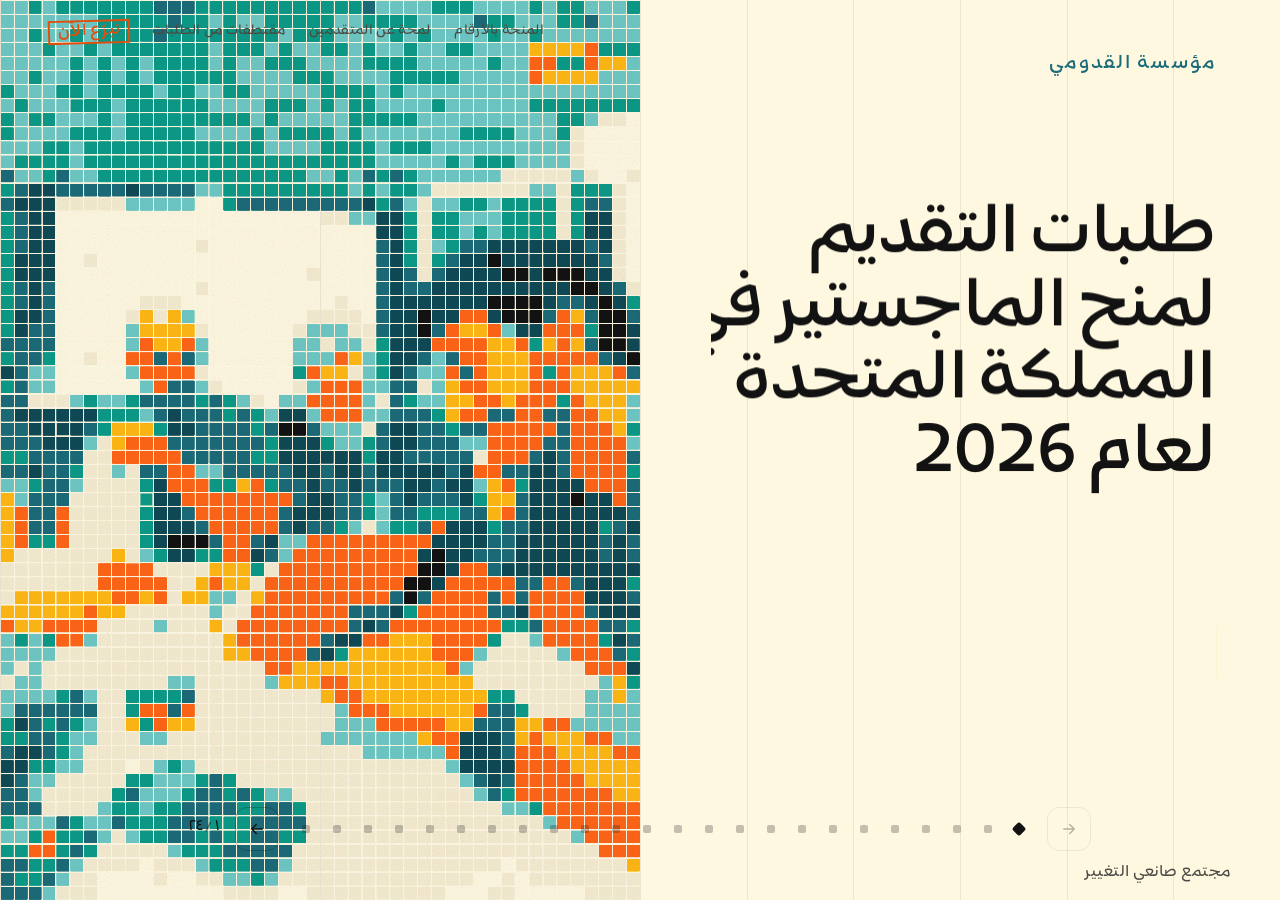
==== ar/index.html @ 47ccb555 "deploy 2026-08-06T09:42Z" ====
<!doctype html>
<html lang="ar" dir="rtl">
  <head>
    <meta charset="UTF-8" />
    <meta name="viewport" content="width=device-width, initial-scale=1.0, viewport-fit=cover" />
    <meta name="theme-color" content="#1E5F63" />
    <title>طلبات منح الماجستير في المملكة المتحدة لعام 2026</title>
    <link rel="preconnect" href="https://fonts.googleapis.com" />
    <link rel="preconnect" href="https://fonts.gstatic.com" crossorigin />
    <link href="https://fonts.googleapis.com/css2?family=Readex+Pro:wght@300;400;500;600;700&family=IBM+Plex+Sans+Arabic:wght@300;400;500;600;700&display=swap" rel="stylesheet" />
    <script type="module" crossorigin src="/ar/assets/index-D11SH5jb.js"></script>
    <link rel="stylesheet" crossorigin href="/ar/assets/index-Bp60I_jp.css">
  </head>
  <body>
    <!--
      AD6 DIRECTION CONTRACT (contract LA-2026-QF)

      THESIS: The scholarship file, sent, stamped, arrived. A donor moves
      through six visibly marked sections of one dossier, not 24 slides. It
      refuses the deck-slide arrangement it came from, where every text page
      was the same centred paragraph.

      OWN-WORLD: Swiss grid rationalism, riso spot colour at full saturation
      with print grain on every field, tatreez cross-stitch as the only
      illustrative module. Cream, teal, orange, yellow. Zanjabeel (AR),
      Söhne (EN), heavy weights only. Postal marks (ink stamp, postmark,
      polaroid) appear on section dividers and on people, nowhere else.

      STORY: Palestine needs changemakers; QF's scholarship makes them; here
      is the proof at scale; here is who is waiting; fund the next cycle.

      FIRST VIEWPORT: full-bleed tatreez halftone of a QF gathering, the
      brand line small at the top, the title in heavy display across the
      lower third, the logo at the outer corner.

      FORM: donor dossier with a visible six-section spine; pinned by the
      client brief, not rolled.

      FINISH: unreviewed and undocumented is unfinished; this build ends
      with the finish review, the verdict, and DESIGN.md.
    -->
    <div id="root"></div>
  </body>
</html>
---- ar/assets/index-Bp60I_jp.css ----
.stamp{display:inline-flex;align-items:center;gap:.5em;padding:.22em .6em .3em;border:.16em solid var(--stamp-ink);color:var(--stamp-ink);font-family:var(--font-display);font-weight:700;line-height:1;letter-spacing:.02em;rotate:var(--stamp-turn, -1.4deg);mix-blend-mode:multiply;position:relative;white-space:nowrap}.stamp--s{font-size:clamp(.62rem,.78vw,.76rem)}.stamp--m{font-size:clamp(.82rem,1.05vw,1rem)}.stamp--l{font-size:clamp(1.1rem,1.8vw,1.7rem)}.stamp__t{display:inline-block}.stamp--unfranked{opacity:.55;border-style:dashed}.stamp--cancelled .stamp__bars{position:absolute;top:0;right:0;bottom:0;left:0;display:flex;flex-direction:column;justify-content:center;gap:.28em;pointer-events:none}.stamp--cancelled .stamp__bars i{display:block;block-size:.14em;background:var(--stamp-ink)}.pmark{inline-size:clamp(7rem,12vw,11rem);block-size:auto;overflow:visible;mix-blend-mode:multiply;color:var(--pmark-ink)}.pmark__o,.pmark__i{fill:none;stroke:currentColor;stroke-width:2.4}.pmark__i{stroke-width:1.4}.pmark__ring{fill:currentColor;font-family:var(--font-display);font-weight:700;font-size:9.5px;letter-spacing:.1em}.pmark__n{fill:currentColor;font-family:var(--font-display);font-weight:700;font-size:26px}.pmark__bars path{fill:none;stroke:currentColor;stroke-width:3.4;stroke-linecap:round}.plrd{margin:0;display:flex;flex-direction:column;background:var(--plrd-plate, var(--qf-cream));padding:.5rem .5rem 0;rotate:var(--plrd-turn, 0deg);max-inline-size:100%}.plrd__win{position:relative;overflow:hidden;background:var(--qf-teal-deep);aspect-ratio:var(--plrd-ratio, 4 / 5)}.plrd .plrd__img{position:absolute;top:0;right:0;bottom:0;left:0;inline-size:100%;block-size:100%;object-fit:cover;object-position:center 28%}.plrd__cap{display:flex;flex-direction:column;gap:.1rem;padding:.55rem .15rem .7rem;min-block-size:3.1rem;color:var(--qf-ink)}.plrd__name{font-family:var(--font-display);font-weight:700;font-size:clamp(.86rem,1.05vw,1rem);line-height:1.2}.plrd__sub{font-size:clamp(.72rem,.85vw,.82rem);line-height:1.3;letter-spacing:.04em;color:var(--text-ink-soft)}@media(prefers-reduced-motion:reduce){.stamp,.plrd{rotate:0deg}}.pnav{position:fixed;top:0;right:0;bottom:0;left:0;z-index:6;pointer-events:none;--pnav-fg: var(--text-on-dark);--pnav-dim: rgba(255, 248, 225, .35);transition:color .4s var(--ease-out)}.pnav--on-light{--pnav-fg: var(--text-ink);--pnav-dim: rgba(18, 18, 18, .25)}.pnav__bar{position:absolute;inset-inline:0;bottom:clamp(2.2rem,5.4vh,3.2rem);margin-inline:auto;width:max-content;max-width:94vw;display:flex;align-items:center;gap:clamp(.5rem,1.2vw,1rem);pointer-events:auto}.pnav__rail{position:relative;width:max-content;max-width:74vw;display:flex;align-items:center;gap:7px}.pnav__thread{position:absolute;inset-inline-start:0;top:50%;translate:0 -50%;height:2px;width:100%;background-image:repeating-linear-gradient(90deg,var(--pnav-fg) 0 5px,transparent 5px 9px);opacity:.5;clip-path:inset(0 var(--thread-end, 100%) 0 0);transition:clip-path .5s var(--ease-stitch)}[dir=rtl] .pnav__thread{clip-path:inset(0 0 0 var(--thread-end, 100%));pointer-events:none}.pnav__sq{position:relative;width:24px;height:24px;padding:0;background:none;flex:0 0 auto}.pnav__sq i{position:absolute;inset-inline:8px;top:50%;height:8px;translate:0 -50%;border-radius:2px;background:var(--pnav-dim);transition:background-color .3s var(--ease-out),transform .3s var(--ease-out)}.pnav__sq:hover i{transform:scale(1.35)}.pnav__sq.is-visited i{background:color-mix(in srgb,var(--pnav-fg) 55%,transparent)}.pnav__sq.is-active i{background:var(--pnav-fg);transform:scale(1.3) rotate(45deg)}.pnav__sq:after{content:attr(data-label);position:absolute;bottom:calc(100% + 12px);left:50%;translate:-50% 0;white-space:nowrap;font-family:var(--font-display);font-weight:600;font-size:.74rem;padding:.3em .7em;border-radius:5px;background:var(--pnav-fg);color:var(--surface-primary);opacity:0;pointer-events:none;transition:opacity .2s var(--ease-out)}.pnav--on-light .pnav__sq:after{color:var(--surface-base)}.pnav__sq:hover:after,.pnav__sq:focus-visible:after{opacity:1}.pnav__footer{position:absolute;pointer-events:none;inset-inline:clamp(1rem,4vw,3rem);bottom:clamp(.7rem,2vh,1.2rem);display:flex;justify-content:space-between;align-items:center;gap:1rem;color:var(--pnav-fg);opacity:.75}.pnav__logo{height:clamp(26px,3.4vh,34px);width:auto}.pnav__tag{margin-inline-end:clamp(8rem,15vw,14rem);font-family:var(--font-display);font-weight:600;font-size:clamp(.72rem,1vw,.9rem);letter-spacing:.04em}.pnav__counter{font-size:.72rem;font-weight:600;color:var(--pnav-fg);display:inline-flex;align-items:center;gap:.2em;font-variant-numeric:tabular-nums;margin-block-end:.2rem}.pnav__counter i{font-style:normal;opacity:.5}.pnav__arrow{flex:0 0 auto;display:grid;place-items:center;width:44px;height:44px;border-radius:12px;color:var(--pnav-fg);border:1px solid var(--pnav-dim);background:transparent;transition:background-color .25s var(--ease-out),color .25s var(--ease-out),border-color .25s var(--ease-out),opacity .25s var(--ease-out)}[dir=rtl] .pnav__arrow svg{transform:scaleX(-1)}.pnav__arrow:hover:not(:disabled){background:var(--pnav-fg);color:var(--surface-primary);border-color:transparent}.pnav--on-light .pnav__arrow:hover:not(:disabled){color:var(--surface-base);background:var(--text-ink)}.pnav__arrow:disabled{opacity:.3;cursor:default}@media(max-width:640px){.pnav__rail,.pnav__tag{display:none}}.pnav__head{margin:0;flex:0 1 auto;min-width:0;display:flex;align-items:center;gap:.6rem;color:var(--pnav-fg);animation:pnav-press .42s cubic-bezier(.16,1,.3,1) both}.pnav__head-name{font-family:var(--font-display);font-weight:600;font-size:clamp(.72rem,1vw,.9rem);letter-spacing:.1em;line-height:1;opacity:.8;min-width:0;overflow:hidden;text-overflow:ellipsis;white-space:nowrap}@keyframes pnav-press{0%{scale:1.18;opacity:0}35%{opacity:1}to{scale:1;opacity:1}}@media(prefers-reduced-motion:reduce){.pnav__head{animation:none}}.qnav{position:fixed;z-index:7;inset-block-start:clamp(.7rem,2vh,1.3rem);inset-inline-end:clamp(1rem,4vw,3rem);display:flex;align-items:center;gap:clamp(.7rem,1.6vw,1.4rem);max-inline-size:calc(100vw - (2*clamp(1rem,4vw,3rem)));color:var(--qnav-fg);transition:color .4s var(--ease-out)}.qnav--on-dark{--qnav-fg: var(--text-on-dark);--qnav-dim: rgba(255, 248, 225, .68)}.qnav--on-light{--qnav-fg: var(--text-ink);--qnav-dim: var(--text-ink-soft)}.qnav__list{display:flex;align-items:center;gap:clamp(.7rem,1.6vw,1.4rem);list-style:none;margin:0;padding:0}.qnav__link{font-family:var(--font-display);font-weight:600;font-size:clamp(.7rem,.86vw,.82rem);letter-spacing:.03em;line-height:1;color:var(--qnav-dim);padding:.45rem .1rem;border-block-end:2px solid transparent;transition:color .25s var(--ease-out),border-color .25s var(--ease-out);white-space:nowrap}.qnav__link:hover,.qnav__link:focus-visible{color:var(--qnav-fg);border-block-end-color:currentColor}.qnav__link.is-here{color:var(--qnav-fg);border-block-end-color:var(--qf-yellow)}.qnav__cta{display:inline-flex;color:var(--qf-orange-deep);padding:0}.qnav--on-dark .qnav__cta{color:var(--qf-yellow)}.qnav__cta .stamp{transition:scale .2s var(--ease-out),background-color .25s var(--ease-out),color .25s var(--ease-out)}.qnav__cta.is-here .stamp{background:var(--qf-orange-deep);border-color:var(--qf-orange-deep);color:var(--qf-cream);mix-blend-mode:normal}.qnav--on-dark .qnav__cta.is-here .stamp{background:var(--qf-yellow);border-color:var(--qf-yellow);color:var(--qf-ink)}.qnav__cta:hover .stamp,.qnav__cta:focus-visible .stamp{scale:1.05}.qnav.is-hidden{opacity:0;pointer-events:none}@media(max-width:860px){.qnav__list{display:none}}@media(prefers-reduced-motion:reduce){.qnav__cta .stamp{transition:none}}.hvw{position:fixed;z-index:5;inset-block-end:clamp(.4rem,1.4vh,1rem);inset-inline-end:clamp(1rem,4vw,3rem);inline-size:clamp(126px,13vw,200px);aspect-ratio:16 / 9;will-change:transform}.hvw.is-docked{inset-block-end:auto;inset-inline-start:auto;inset-inline-end:auto;inline-size:auto;aspect-ratio:auto;z-index:3}.hvw__frame{position:relative;inline-size:100%;block-size:100%;overflow:hidden;background:var(--qf-teal-deep);outline:3px solid var(--qf-cream);outline-offset:0}.hvw.is-docked .hvw__frame{outline-width:5px}.hvw__media{inline-size:100%;block-size:100%;object-fit:cover;border:0;display:block}.hvw__sound{position:absolute;inset-block-end:0;inset-inline-end:0;font-family:var(--font-display);font-weight:600;font-size:clamp(.62rem,.78vw,.76rem);letter-spacing:.06em;padding:.35em .7em;background:var(--qf-cream);color:var(--qf-ink)}.hvw__hint{position:absolute;inset-block-end:0;inset-inline:0;display:flex;align-items:center;justify-content:center;gap:.5em;font-family:var(--font-display);font-weight:600;font-size:clamp(.58rem,.72vw,.72rem);letter-spacing:.05em;padding:.4em .6em;background:var(--qf-yellow);color:var(--qf-ink);transition:opacity .4s var(--ease-out)}.hvw__hint kbd{font-family:inherit;font-weight:700;font-size:1.05em;line-height:1;padding:.12em .42em .18em;border:2px solid currentColor}.hvw.is-quiet .hvw__hint{opacity:0;pointer-events:none}.hvw__load{position:absolute;top:0;right:0;bottom:0;left:0;display:grid;place-items:center;background:var(--qf-teal-deep);transition:opacity .5s var(--ease-out)}.hvw.is-ready .hvw__load{opacity:0;pointer-events:none}.hvw__stitch{display:grid;grid-template-columns:repeat(5,1fr);gap:12%;inline-size:clamp(38px,26%,74px);aspect-ratio:1}.hvw__stitch i{display:block;aspect-ratio:1;background:var(--qf-teal-chip);animation:hvw-stitch 1.9s var(--ease-stitch) infinite}.hvw__stitch i:nth-child(1),.hvw__stitch i:nth-child(25){animation-delay:0s;background:var(--qf-yellow)}.hvw__stitch i:nth-child(7),.hvw__stitch i:nth-child(19){animation-delay:.12s}.hvw__stitch i:nth-child(13){animation-delay:.24s;background:var(--qf-orange)}.hvw__stitch i:nth-child(9),.hvw__stitch i:nth-child(17){animation-delay:.12s}.hvw__stitch i:nth-child(5),.hvw__stitch i:nth-child(21){animation-delay:0s;background:var(--qf-yellow)}.hvw__stitch i:nth-child(3),.hvw__stitch i:nth-child(11),.hvw__stitch i:nth-child(15),.hvw__stitch i:nth-child(23){animation-delay:.36s}.hvw__stitch i:nth-child(2),.hvw__stitch i:nth-child(4),.hvw__stitch i:nth-child(6),.hvw__stitch i:nth-child(8),.hvw__stitch i:nth-child(10),.hvw__stitch i:nth-child(12),.hvw__stitch i:nth-child(14),.hvw__stitch i:nth-child(16),.hvw__stitch i:nth-child(18),.hvw__stitch i:nth-child(20),.hvw__stitch i:nth-child(22),.hvw__stitch i:nth-child(24){opacity:0}@keyframes hvw-stitch{0%,70%,to{transform:scale(.25);opacity:.25}30%,45%{transform:scale(1);opacity:1}}@media(prefers-reduced-motion:reduce){.hvw__stitch i{animation:none;transform:scale(1);opacity:1}}.hvw.is-away{opacity:0;pointer-events:none;transition:opacity .4s var(--ease-out)}@media(max-width:860px){.hvw:not(.is-docked){inline-size:clamp(104px,30vw,148px)}}.opening{background:var(--qf-cream);color:var(--text-ink);padding:0;overflow:hidden;isolation:isolate}.opening .op__field{position:absolute;z-index:1;inset-block:0;inset-inline-end:0;width:50%;height:auto}.op__grid{z-index:0;--grid-col: 8.333%;--grid-ink: rgba(18, 18, 18, .08)}.op__edge{position:absolute;z-index:3;inset-block:0;inset-inline-end:50%;width:clamp(8px,.9vw,14px);background:var(--qf-orange);translate:var(--edge-shift, 7px) -6px;mix-blend-mode:multiply;pointer-events:none}[dir=rtl] .op__edge{--edge-shift: -7px}.op__inner{position:absolute;z-index:4;inset-block:0;inset-inline-start:0;width:52%;display:flex;flex-direction:column;align-items:flex-start;padding-inline:var(--pad-edge);padding-block:clamp(2rem,6vh,4rem) clamp(2rem,6vh,3.5rem)}.op__brand{font-family:var(--font-display);font-weight:700;font-size:clamp(.95rem,1.05vw,1.05rem);letter-spacing:.14em;line-height:1.4;color:var(--qf-teal)}.op__title{margin-block:auto;display:flex;flex-direction:column;gap:.04em;font-size:clamp(1.9rem,4.3vw,4.3rem);line-height:1.24;font-weight:700;color:var(--text-ink)}[lang=en] .op__title{line-height:1.02;letter-spacing:-.025em;font-size:clamp(2.1rem,5vw,5rem)}.op__line{display:block;will-change:clip-path,transform}.op__pass{position:relative;z-index:-1;width:168%;height:clamp(34px,5.6vh,68px);margin-block:clamp(.4rem,1vh,.7rem) auto;background:var(--qf-yellow);mix-blend-mode:multiply}.op__pass:after{content:"";position:absolute;top:0;right:0;bottom:0;left:0;background-image:var(--noise-img);background-size:170px 170px;opacity:.38;mix-blend-mode:multiply}.op__logo{align-self:flex-start;height:clamp(38px,5vh,60px);width:auto}@media(max-width:900px){.opening .op__field{inset-block:auto 0;inset-inline:0;width:100%;height:42%}.op__inner{inset-block:0 42%;width:100%;padding-inline:clamp(1.4rem,6vw,2.6rem)}.op__edge{inset-block:auto 42%;inset-inline:0;width:auto;height:clamp(8px,2vw,12px);translate:0 7px}.op__pass{width:100%}}.stmt{--stmt-fg: var(--text-ink);--stmt-dim: var(--text-ink-soft);color:var(--stmt-fg)}.stmt__inner{position:relative;z-index:1;inline-size:min(100% - 2 * clamp(1.4rem,6vw,5rem),var(--w-wide, 88rem));margin-inline:auto;max-block-size:var(--scene-box)}.stmt__w{display:inline-block;will-change:transform}.hf,.cv{--stmt-fg: var(--text-on-dark);--stmt-dim: var(--text-on-dark-dim)}.fd,.cs{--stmt-fg: var(--qf-cream);--stmt-dim: var(--qf-cream)}.tai__inner{display:flex;flex-direction:column;gap:clamp(.9rem,2.4vh,1.8rem)}.tai__lead,.tai__tail{margin:0;max-inline-size:34ch;font-size:clamp(1rem,1.35vw,1.35rem);line-height:1.5;color:var(--stmt-dim)}.tai__tail{margin-inline-start:auto;text-align:end}.tai__big{margin:0;margin-inline-end:calc(-1*clamp(1.4rem,6vw,5rem));font-weight:700;font-size:clamp(2.8rem,9.2vw,8.5rem);line-height:var(--lh-x);letter-spacing:-.03em;color:var(--text-accent)}.tai__w{display:inline-block;margin-inline-end:.22em}.hf{isolation:isolate}.hf .hf__field{position:absolute;top:0;right:0;bottom:0;left:0;z-index:0}.hf__wash{position:absolute;top:0;right:0;bottom:0;left:0;z-index:0;background:var(--qf-teal-deep);opacity:.52}.hf__inner{display:flex;flex-direction:column;gap:clamp(1rem,3vh,2rem);justify-content:flex-end;block-size:100%;padding-block-end:clamp(1rem,4vh,3rem)}.hf__rule{display:block;block-size:5px;inline-size:min(100%,22rem);background:var(--qf-yellow)}.hf__body{margin:0;max-inline-size:21ch;font-weight:700;font-size:clamp(1.3rem,2.5vw,2.35rem);line-height:1.28;letter-spacing:-.01em;text-wrap:pretty}.hf__w{display:inline-block;margin-inline-end:.24em}.hf__w.is-key{color:var(--qf-yellow)}.fd__inner{display:flex;flex-direction:column;justify-content:flex-end;align-items:flex-start;gap:clamp(.7rem,2vh,1.4rem);block-size:100%;padding-block-end:clamp(1.5rem,8vh,5rem)}.fd__inner:before{content:"";position:absolute;inset-block:0;inset-inline:0;background-image:repeating-linear-gradient(to right,currentColor 0 1px,transparent 1px calc(100% / 6));opacity:.32;pointer-events:none}.fd__inner{position:relative}.fd__mark{position:absolute;inset-block-start:0;inset-inline-end:clamp(0rem,1vw,1.5rem);inline-size:clamp(10rem,22vw,20rem);color:var(--qf-cream);opacity:.9;pointer-events:none}.fd__title{margin:0;font-weight:700;letter-spacing:-.03em}.fd--title .fd__title{font-size:clamp(2.3rem,7.4vw,6.6rem);line-height:var(--lh-tight);max-inline-size:14ch}.fd--title-xl .fd__title{font-size:clamp(3.4rem,15vw,13rem);line-height:var(--lh-tight);max-inline-size:100%}.fd--thesis .fd__title{font-size:clamp(1.5rem,3.4vw,3.1rem);line-height:var(--lh-snug);letter-spacing:-.018em;max-inline-size:26ch}.fd__sub{margin:0;max-inline-size:44ch;color:var(--stmt-dim)}.fd__sub p{margin:0 0 .5em;font-size:clamp(.92rem,1.1vw,1.06rem);line-height:1.55}.fd__foot{align-self:stretch;display:flex;align-items:center;gap:1.1rem;margin-block-start:clamp(.4rem,1.6vh,1rem);color:var(--qf-cream)}.fd__frank{flex:1 1 auto;block-size:16px;background-image:repeating-linear-gradient(90deg,currentColor 0 24px,transparent 24px 38px);opacity:.6}.fd__stamp{flex:0 0 auto;display:inline-flex}.lg{--stmt-fg: var(--qf-cream);--stmt-dim: var(--qf-cream);background:var(--surface-primary);isolation:isolate}.lg__grid{position:absolute;inset-block:0;inset-inline:var(--pad-edge);display:grid;grid-template-columns:repeat(5,1fr);pointer-events:none}.lg__rule{display:block;inline-size:1px;block-size:100%;background:var(--qf-cream);opacity:.22}.lg__inner{display:flex;flex-direction:column;justify-content:center;align-items:flex-start;gap:clamp(.6rem,1.8vh,1.2rem);block-size:100%}.lg__stamp{display:inline-flex;margin-block-end:clamp(.4rem,1.6vh,1.2rem)}.lg__stamp .stamp{font-size:clamp(1.6rem,3.2vw,2.9rem);border-width:.1em}.lg__lead{margin:0;max-inline-size:46ch;font-size:clamp(1rem,1.35vw,1.3rem);line-height:1.5}.lg__plate{position:relative;margin:0;margin-inline-start:calc(-1*clamp(.5rem,1.5vw,1.2rem));padding:.14em clamp(.5rem,1.5vw,1.2rem) .2em;color:var(--qf-teal-deep);font-weight:700;font-size:clamp(1.7rem,4.6vw,4rem);line-height:var(--lh-snug);letter-spacing:-.022em;max-inline-size:26ch}.lg__plate:before{content:"";position:absolute;top:0;right:0;bottom:0;left:0;z-index:-1;translate:5px 4px;background:var(--qf-yellow);mix-blend-mode:multiply}.lg__tail{margin:0;max-inline-size:46ch;font-size:clamp(1rem,1.35vw,1.3rem);line-height:1.5}.lg__sub{margin-block-start:clamp(.4rem,1.6vh,1.1rem);max-inline-size:52ch;padding-block-start:.7rem;border-block-start:2px solid var(--qf-yellow)}.lg__sub p{margin:0;font-size:clamp(.92rem,1.1vw,1.06rem);line-height:1.55}.sl__inner{display:flex;align-items:flex-end;block-size:100%;padding-block-end:clamp(1.5rem,12vh,7rem)}.sl__body{margin:0;max-inline-size:30ch;font-family:var(--font-display);font-weight:600;font-size:clamp(1.45rem,3.4vw,3.1rem);line-height:1.4}.sl__stamp{display:inline-block;vertical-align:baseline}.lt__inner{display:grid;grid-template-columns:minmax(0,1.2fr) 1px minmax(0,.8fr);align-items:start;gap:clamp(1.2rem,4vw,3.4rem)}.lt__col{min-inline-size:0}.lt__p{margin:0 0 .9em;font-size:clamp(1.02rem,1.4vw,1.32rem);line-height:1.62;max-inline-size:46ch}.lt__rule{align-self:stretch;inline-size:1px;background:currentColor;opacity:.28}.lt__margin{min-inline-size:0}.lt__note{margin:0 0 .55em;font-weight:700;font-size:clamp(1.3rem,2.5vw,2.3rem);line-height:1.16;letter-spacing:-.02em;color:var(--text-accent)}.wd__inner{display:flex;flex-direction:column;gap:clamp(.9rem,2.6vh,1.7rem)}.wd__narrow{margin:0;max-inline-size:24ch;font-size:clamp(1rem,1.35vw,1.32rem);line-height:1.55;color:var(--stmt-dim)}.wd__wide{margin:0;font-weight:700;font-size:clamp(2rem,5.6vw,5rem);line-height:var(--lh-tight);letter-spacing:-.028em}.wd__tail{margin:0;margin-inline-start:auto;max-inline-size:40ch;font-size:clamp(1rem,1.35vw,1.32rem);line-height:1.55;color:var(--stmt-dim);text-align:end}.cv__field{position:absolute;top:0;right:0;bottom:0;left:0;z-index:0;overflow:hidden}.cv__img{position:absolute;top:0;right:0;bottom:0;left:0;inline-size:100%;block-size:100%;object-fit:cover;object-position:center 34%}.cv__tint{position:absolute;top:0;right:0;bottom:0;left:0;background:var(--qf-teal-deep);opacity:.48}.cv__inner{display:flex;flex-direction:column;justify-content:flex-end;align-items:flex-start;gap:clamp(1rem,3vh,2rem);block-size:100%;padding-block-end:clamp(1rem,4vh,3rem)}.cv__mark{color:var(--qf-cream);inline-size:clamp(9rem,17vw,15rem)}.cv__title{margin:0;max-inline-size:20ch;font-weight:700;font-size:clamp(2rem,5.4vw,4.8rem);line-height:var(--lh-snug);letter-spacing:-.026em}.cv__t{display:inline-block;margin-inline-end:.22em}.cs__inner{display:flex;flex-direction:column;justify-content:center;gap:clamp(1.2rem,3.5vh,2.4rem);block-size:100%}.cs__strip{display:grid;grid-template-columns:repeat(3,minmax(0,1fr));gap:clamp(.8rem,2.4vw,2rem);align-items:start}.cs__shot{--plrd-ratio: 5 / 4;padding-block-end:clamp(1.6rem,3.4vh,2.6rem)}.cs__body{margin:0;max-inline-size:56ch;font-size:clamp(1.02rem,1.45vw,1.4rem);line-height:1.55}.cn__inner{position:relative;display:flex;flex-direction:column;align-items:flex-start;justify-content:center;gap:clamp(.8rem,2.4vh,1.6rem);block-size:100%}.cn__body{margin:0;max-inline-size:26ch;font-family:var(--font-display);font-weight:600;font-size:clamp(1.2rem,2.3vw,2rem);line-height:1.5}.cn__w{display:inline-block;margin-inline-end:.24em}.cn__w.is-key{color:var(--text-accent)}.cn__mark{order:-1;inline-size:clamp(8rem,15vw,13rem);opacity:.92;pointer-events:none}.pl__inner{display:flex;flex-direction:column;justify-content:center;block-size:100%}.pl__p{margin:0 0 .8em;max-inline-size:46ch;font-size:clamp(1.1rem,1.8vw,1.6rem);line-height:1.5}@media(min-width:900px){.stmt__inner{inline-size:min(100% - 14rem,var(--w-wide, 88rem))}}@media(min-width:900px){.lt__inner,.cn__inner,.sl__inner,.wd__inner{padding-inline-end:40%}.tai__lead,.tai__tail{max-inline-size:30ch}.cn__inner{justify-content:center}}@media(max-width:820px){.lt__inner{grid-template-columns:minmax(0,1fr)}.lt__rule{inline-size:100%;block-size:1px}.cs__strip{grid-template-columns:repeat(3,minmax(0,1fr));gap:.5rem}.fd__inner{grid-template-columns:minmax(0,1fr)}.fd__mark{grid-column:1;justify-self:start}.fd__title{grid-column:1;grid-row:auto}.fd__sub,.fd__foot{grid-row:auto}.tai__big{margin-inline-end:0}}.vplayer{position:relative;overflow:hidden;background:#0c0c0c}.vplayer--horizontal{aspect-ratio:16 / 9;width:min(100%,78vh * 16 / 9)}.vplayer--vertical{aspect-ratio:9 / 16;width:100%}.vplayer__frame,.vplayer__poster{position:absolute;top:0;right:0;bottom:0;left:0;width:100%;height:100%;object-fit:cover;border:0}.vplayer__stitch{position:absolute;top:6px;right:6px;bottom:6px;left:6px;width:calc(100% - 12px);height:calc(100% - 12px);pointer-events:none;opacity:.65}.vplayer__play{position:absolute;top:0;right:0;bottom:0;left:0;margin:auto;width:76px;height:76px;border-radius:50%;display:grid;place-items:center;background:var(--surface-base);color:var(--text-ink);transition:transform .25s var(--ease-out)}.vplayer__play:hover{transform:scale(1.08)}.vplayer__play svg{margin-left:3px}.vplayer__sound{position:absolute;bottom:12px;inset-inline-start:12px;padding:.45rem .85rem;font-size:.75rem;background:#0000008c;color:#fff}.vplayer__note{position:absolute;top:12px;inset-inline-start:12px;padding:.3rem .7rem;font-size:.68rem;letter-spacing:.02em;background:#0000008c;color:#ffffffd9}.vscene{color:var(--text-on-dark);justify-content:center}.vscene__wrap{width:100%;max-width:var(--w-media);margin-inline:auto;padding-inline:var(--pad-edge);padding-block:clamp(1rem,3.4vh,2rem);block-size:var(--scene-box);display:flex;flex-direction:column;align-items:center;justify-content:center;gap:clamp(.7rem,2.2vh,1.4rem)}.vscene .vscene__title{font-size:clamp(1.45rem,3.5vw,2.9rem);font-weight:700;line-height:1.62;text-align:center;max-width:52rem;color:var(--qf-cream)}[lang=en] .vscene .vscene__title{line-height:1.5}.vscene .vplayer,.vscene .vscene__slot{flex:1 1 auto;min-block-size:0;inline-size:auto;max-inline-size:100%;block-size:auto;aspect-ratio:16 / 9}.vscene .vscene__title span{background:var(--qf-teal-bright);background-image:var(--noise-img);background-size:160px 160px;background-blend-mode:overlay;padding:.06em .4em .2em;box-decoration-break:clone;-webkit-box-decoration-break:clone}.vscene__slot{display:block}.scene.thv{color:var(--text-on-dark);padding:0;align-items:stretch}.thv__strip{display:grid;grid-template-columns:repeat(3,1fr);width:100%;height:100%}.thv__panel{position:relative;overflow:hidden;background:#0b0b0b}.thv__panel .vplayer{position:absolute;top:0;right:0;bottom:0;left:0;width:100%;height:100%;max-height:none;border-radius:0;box-shadow:none;aspect-ratio:auto}.thv__panel .vplayer__stitch{display:none}.thv__panel .vplayer__note{top:auto;bottom:10px;font-size:.6rem;opacity:.7}.thv__head{position:absolute;inset-block-start:0;inset-inline:0;z-index:4;padding:calc(var(--header-clear) + clamp(.5rem,1.6vh,1rem)) var(--pad-edge) clamp(.8rem,2.4vh,1.5rem);pointer-events:none}.thv__scrim{position:absolute;top:0;right:0;bottom:0;left:0;background:var(--qf-teal-deep);background-image:var(--noise-img);background-size:160px 160px;background-blend-mode:overlay}.thv__title{position:relative;font-size:clamp(1.3rem,2.9vw,2.5rem);font-weight:700;line-height:1.45;color:var(--qf-cream);max-width:34rem}.thv__cap{position:absolute;inset-inline:0;bottom:0;z-index:3;margin:0;padding:clamp(.7rem,2vh,1.1rem) clamp(.9rem,1.8vw,1.6rem) calc(var(--footer-clear) + clamp(.4rem,1.2vh,.8rem));font-family:var(--font-display);font-weight:700;font-size:clamp(.9rem,1.25vw,1.22rem);line-height:1.45;color:var(--qf-cream);background:var(--qf-teal-deep);background-image:var(--noise-img);background-size:160px 160px;background-blend-mode:overlay;pointer-events:none}.thv__panel:nth-child(2) .thv__cap{background-color:var(--qf-teal)}.thv__panel:nth-child(3) .thv__cap{background-color:var(--qf-teal-edge)}@media(max-width:760px){.thv__strip{grid-template-columns:1fr;grid-auto-rows:1fr}.thv__cap{padding-block:2rem 1.4rem;font-size:.9rem}}.pcohort{display:grid;grid-template-columns:repeat(auto-fit,minmax(15rem,1fr));gap:clamp(1rem,2.6vw,2.4rem) clamp(1.2rem,3vw,3rem);align-content:center;height:100%;min-height:0}@media(max-width:720px){.pcohort{grid-template-columns:1fr 1fr;height:auto;align-content:start;gap:clamp(.8rem,3vw,1.2rem)}.pcpanel__grid{gap:2px}}.pcpanel{margin:0;display:flex;flex-direction:column;gap:.6rem;min-height:0}.pcpanel__grid{display:grid;grid-template-columns:repeat(var(--pc-cols, 15),1fr);gap:clamp(2px,.3vw,5px);width:100%;max-height:100%;min-height:0}.pcohort__sq{aspect-ratio:1;border-radius:2px;will-change:transform}.pcohort{--pc-rest: rgba(18, 18, 18, .07)}.pcpanel__head{display:flex;flex-direction:column;gap:.15rem;padding-block-end:.5rem}.pcpanel__title{font-family:var(--font-display);font-weight:700;font-size:clamp(.92rem,1.05vw,1rem);line-height:1.4;color:var(--text-ink-soft)}.pcpanel__lead{display:flex;align-items:flex-start;gap:clamp(.5rem,1.2vw,.9rem)}.pcpanel__stat{display:flex;align-items:baseline;gap:.28em}.pcpanel__n{font-size:clamp(1.6rem,2.9vw,2.5rem);font-weight:700;line-height:1.04;color:var(--qf-cream);background:var(--pc-chip, var(--pc-ink, var(--pc)));background-image:var(--noise-img);background-size:160px 160px;background-blend-mode:overlay;padding:.06em .26em .1em}.pcpanel__of{font-family:var(--font-display);font-weight:700;font-size:clamp(.85rem,1vw,.95rem);color:var(--text-ink-soft);position:relative;padding-inline-start:.5em}.pcpanel__of:before{content:"";position:absolute;inset-inline-start:0;top:-.15em;bottom:-.15em;width:1px;background:#12121247;rotate:14deg}.pcpanel__subs{display:flex;flex-wrap:wrap;gap:.3rem clamp(.6rem,1.4vw,1rem);margin-block-start:-.3em;margin-inline-start:.7em;position:relative;z-index:1}.pcpanel__sub{font-family:var(--font-display);font-weight:700;font-size:clamp(.88rem,1vw,.98rem);line-height:1.45;color:var(--text-ink);background:var(--qf-cream-tint);padding:.2em .5em;box-decoration-break:clone;-webkit-box-decoration-break:clone}.data{color:var(--text-ink);justify-content:center}.data__inner{width:100%;max-width:var(--w-data);max-height:var(--scene-box);overflow-y:auto;margin-inline:auto;padding-inline:var(--pad-edge);padding-block:clamp(1rem,3.4vh,2.2rem);display:flex;flex-direction:column;justify-content:center;gap:clamp(1rem,3vh,1.9rem);scrollbar-width:none}.data__inner::-webkit-scrollbar{display:none}.data__title{font-size:var(--data-h);font-weight:700;line-height:1.5;max-width:56rem}.data__title--center{text-align:center;margin-inline:auto}.data__intro{text-align:center;max-width:46rem;margin-inline:auto;font-size:clamp(.95rem,1.4vw,1.15rem);line-height:1.7;color:var(--text-ink-soft)}.data__grid{display:grid;grid-template-columns:repeat(auto-fit,minmax(10.5rem,1fr));gap:clamp(.9rem,2vw,1.4rem)}.data__splits{display:flex;flex-direction:column;gap:clamp(.7rem,2vh,1.3rem)}.sband{margin:0;display:flex;flex-direction:column;gap:.35rem;flex:0 0 auto}.sband__label{font-family:var(--font-display);font-weight:700;font-size:clamp(.95rem,1.15vw,1.08rem);color:var(--text-ink-soft)}.sband__bar{display:flex;block-size:clamp(84px,14vh,170px);overflow:hidden}.sband__seg{position:relative;min-width:0;display:flex;flex-direction:column;justify-content:center;gap:.1rem;padding:clamp(.5rem,1.4vh,.9rem) clamp(.75rem,1.6vw,1.4rem);color:var(--text-on-dark);background-image:var(--noise-img);background-size:160px 160px;background-blend-mode:overlay}.sband__v{display:flex;align-items:baseline;font-size:clamp(1.7rem,3.6vw,3.4rem);font-weight:700;line-height:1.05}.sband__v i{font-style:normal;font-size:.55em}.sband__n{font-size:clamp(.88rem,1.05vw,1rem);line-height:1.4;opacity:.92}.data__corner-motif{position:absolute;z-index:1;width:clamp(56px,6vw,96px);top:clamp(1rem,4vh,2.5rem);inset-inline-end:clamp(1.2rem,4vw,3rem);opacity:.9;pointer-events:none}@media(min-width:1440px){.data__corner-motif{width:clamp(110px,8vw,150px)}}.afld{position:relative}.afld__grid{position:absolute;inset-block:0;inset-inline:var(--pad-edge);display:grid;grid-template-columns:repeat(5,1fr);pointer-events:none;z-index:0}.afld__grid span{display:block;inline-size:1px;block-size:100%;background:var(--text-ink);opacity:.12}.afld__sheet{position:relative;z-index:1;align-self:stretch;max-height:var(--scene-box);width:100%;max-width:var(--w-data);margin-inline:auto;padding-inline:var(--pad-edge);padding-block:clamp(1.3rem,4vh,2.4rem);display:grid;grid-template-rows:auto minmax(0,1fr);gap:clamp(.9rem,2.6vh,1.6rem)}.afld__head{display:flex;flex-direction:column;gap:clamp(.7rem,2vh,1.2rem)}.afld__title{font-size:var(--data-h);font-weight:700;line-height:1.5;max-width:48rem}.afld__body{min-height:0;display:grid;align-content:center;gap:clamp(1.2rem,3vh,2rem) clamp(1.5rem,4vw,3.2rem)}@media(min-width:1000px){.afld__body{grid-template-columns:minmax(0,.7fr) minmax(0,2fr);align-items:center}}.afld__board{display:grid;grid-template-columns:repeat(auto-fit,minmax(16rem,1fr));gap:clamp(1rem,2.6vh,1.7rem) clamp(1.2rem,3vw,2.4rem)}.afcl{display:flex;flex-direction:column;gap:.75rem}.afcl__head{position:relative;display:flex;align-items:baseline;gap:.7rem;padding:.4rem .75rem;color:var(--afcl-ink)}.afcl__bar{position:absolute;top:0;right:0;bottom:0;left:0;z-index:0;background:var(--afcl);background-image:var(--noise-img);background-size:160px 160px;background-blend-mode:overlay}.afcl__name{position:relative;z-index:1;flex:1 1 auto;font-family:var(--font-display);font-weight:700;font-size:clamp(.95rem,1.15vw,1.08rem);line-height:1.45}.afcl__total{position:relative;z-index:1;font-size:clamp(1.1rem,1.5vw,1.35rem);font-weight:700;line-height:1}.afcl__chips{display:flex;flex-wrap:wrap;gap:.85rem 1.2rem}.afchip{display:flex;flex-direction:column;align-items:flex-start;max-width:15rem}.afchip__n{font-size:clamp(1.45rem,2.3vw,2rem);font-weight:700;line-height:1.15;color:var(--afcl-ink);background:var(--afcl);background-image:var(--noise-img);background-size:160px 160px;background-blend-mode:overlay;padding:.05em .32em}.afchip__l{position:relative;z-index:1;font-size:clamp(.92rem,1.05vw,1.02rem);line-height:1.5;color:var(--text-ink);background:var(--qf-cream-tint);padding:.22em .55em;box-decoration-break:clone;-webkit-box-decoration-break:clone;margin-block-start:-.3em;margin-inline-start:.8em}.data__annots{padding-block-start:clamp(.4rem,1.2vh,.8rem);border-block-start:2px solid var(--qf-yellow);flex:0 0 auto;display:flex;flex-wrap:wrap;gap:.3rem clamp(1rem,3vw,2.4rem)}.data__annot{margin:0;font-family:var(--font-display);font-weight:600;font-size:clamp(.86rem,1.05vw,1rem);line-height:1.5}@media(max-height:720px){.data__title{font-size:clamp(1.05rem,2.7vw,1.4rem)}.waffle svg{max-width:140px}.data__corner-motif{display:none}}.pmap__a{stroke:none;shape-rendering:geometricPrecision}.pmap__a--ground{fill:#1212121c}.pmap__a--west{fill:var(--qf-teal-bright)}.pmap__a--gaza{fill:var(--qf-orange)}@media(min-width:900px){.data--geo .data__title{grid-column:1 / -1;font-size:clamp(1.3rem,2.2vw,2rem);max-width:30ch}}.pmap__a--gaza{stroke:var(--qf-orange);stroke-width:1.6}.fig{display:flex;flex-direction:column;align-items:flex-start;min-width:0}.fig__n{font-family:var(--font-display);font-weight:700;line-height:1.04;color:var(--fig-ink, var(--qf-cream));background:var(--fig-chip, var(--qf-teal));background-image:var(--noise-img);background-size:160px 160px;background-blend-mode:overlay;padding:.06em .26em .1em;display:inline-flex;align-items:baseline;gap:.06em;font-size:var(--fig-size, clamp(2.4rem, 5vw, 4.4rem))}.fig__n i,.fig__n b{font-style:normal;font-weight:700;font-size:.46em}.fig__n i{order:-1}.fig__l{font-family:var(--font-display);font-weight:700;font-size:var(--fig-label, clamp(.98rem, 1.25vw, 1.15rem));line-height:1.5;color:var(--text-ink);background:var(--qf-cream-tint);padding:.24em .55em;margin-block-start:-.3em;margin-inline-start:.9em;position:relative;z-index:1;box-decoration-break:clone;-webkit-box-decoration-break:clone;max-width:22ch}.fig--hero{--fig-size: clamp(3.6rem, 11vw, 9.5rem);--fig-label: clamp(1.1rem, 1.6vw, 1.45rem);--fig-chip: var(--qf-teal)}.fig--major{--fig-size: clamp(2.6rem, 5.2vw, 4.6rem);--fig-chip: var(--qf-teal-deep)}.fig--minor{--fig-size: clamp(1.9rem, 3.4vw, 3rem);--fig-chip: var(--qf-orange-deep)}.tr{min-width:0;padding-block:clamp(1.1rem,3.4vh,2.2rem);display:grid;grid-template-rows:auto auto minmax(0,1fr);gap:clamp(1rem,2.6vh,1.8rem)}.tr__hero{display:grid;grid-template-columns:auto minmax(0,1fr);align-items:end;gap:clamp(1rem,3vw,2.6rem)}.tr__hero .fig--hero{grid-area:1 / 1}.tr__title{grid-area:1 / 2;align-self:end;padding-block-end:clamp(.4rem,1.2vh,.8rem)}.tr__title{font-size:var(--data-h);font-weight:700;line-height:1.5;color:var(--text-ink-soft);max-width:30ch}.tr__counts{display:grid;grid-template-columns:repeat(3,minmax(0,1fr));gap:clamp(1rem,3vw,2.4rem);padding-block:clamp(.6rem,1.5vh,1rem);border-block:1px solid rgba(18,18,18,.14)}.tr__lenses{min-height:0;display:grid;align-items:stretch}.tr__lenses .pcohort{height:100%;align-content:center}.geo{margin:0;min-height:0;display:flex;flex-direction:column;gap:.5rem}.geo__row{display:flex;align-items:baseline;gap:.4rem}.geo__n{font-family:var(--font-display);font-weight:700;font-size:clamp(1.2rem,1.7vw,1.5rem);line-height:1.1;color:var(--qf-cream);background:var(--geo-ink, var(--geo));padding:.04em .28em .08em}.geo__l{font-size:clamp(.85rem,.98vw,.95rem);line-height:1.4;color:var(--text-ink)}@media(max-width:900px){.tr__hero{grid-template-columns:minmax(0,1fr);gap:.6rem}.tr__hero .fig--hero,.tr__title{grid-area:auto}.tr__counts{grid-template-columns:repeat(2,minmax(0,1fr));gap:.9rem}.tr__lenses{grid-template-columns:minmax(0,1fr)}}.data--tr{--trmap-w: clamp(190px, 25vw, 340px)}.tr-page{align-self:stretch;max-height:var(--scene-box);width:100%;max-width:calc(var(--w-data) + var(--trmap-w) + 4rem);margin-inline:auto;padding-inline:var(--pad-edge);display:grid;grid-template-columns:minmax(0,1fr) var(--trmap-w);gap:clamp(1.5rem,3.5vw,3.5rem);align-items:stretch}.tr{grid-area:1 / 1}.trmap{grid-area:1 / 2;min-height:0}.trmap{margin:0;display:flex;flex-direction:column;gap:clamp(.6rem,1.6vh,1rem);padding-block:clamp(1.1rem,3.4vh,2.2rem);pointer-events:none}.trmap__img{flex:1 1 auto;min-height:0;width:100%;overflow:visible}.trmap__key{flex:0 0 auto;margin-block-start:auto;display:flex;flex-direction:column;gap:.3rem;padding-block-start:clamp(.5rem,1.4vh,.9rem);border-block-start:1px solid rgba(18,18,18,.16)}.trmap__title{font-family:var(--font-display);font-weight:700;font-size:clamp(.9rem,1.05vw,1rem);line-height:1.4;color:var(--text-ink-soft)}@media(max-width:900px){.tr-page{grid-template-columns:minmax(0,1fr)}.tr{grid-area:1 / 1}.trmap{grid-area:2 / 1}.trmap{width:100%;flex-direction:row;align-items:center;gap:1rem;padding-block:0}.trmap__img{max-height:20vh}}@media(max-width:900px){.tr-page,.afld{position:relative}.afld__grid{position:absolute;inset-block:0;inset-inline:var(--pad-edge);display:grid;grid-template-columns:repeat(5,1fr);pointer-events:none;z-index:0}.afld__grid span{display:block;inline-size:1px;block-size:100%;background:var(--text-ink);opacity:.12}.afld__sheet{position:relative;z-index:1;overflow-y:auto;scrollbar-width:none;overscroll-behavior:contain}.tr-page::-webkit-scrollbar,.afld__sheet::-webkit-scrollbar{display:none}.trmap__img{max-height:24vh}}.data__figs{display:flex;flex-wrap:wrap;align-items:flex-end;gap:clamp(.9rem,2.6vw,2.2rem);padding-block-end:clamp(.5rem,1.4vh,.9rem);border-block-end:2px solid var(--qf-yellow);flex:0 0 auto}.fig--deep{--fig-chip: var(--qf-teal-deep)}.fields__head{display:grid;gap:clamp(.8rem,2vw,2rem);align-items:end;padding-block-end:clamp(.7rem,1.8vh,1.2rem);border-block-end:1px solid rgba(18,18,18,.14)}@media(min-width:900px){.fields__head{grid-template-columns:minmax(0,1fr) auto}}.fields__plot{display:grid;grid-template-columns:var(--tracks, 1fr 1fr 1fr);gap:0;align-items:start}@media(max-width:820px){.fields__plot{grid-template-columns:minmax(0,1fr)}.dset__body{padding-inline-end:0;padding-block-end:1.2rem}}@media(max-width:999px){.tr-page{max-block-size:var(--scene-box);overflow-y:auto;scrollbar-width:none}.tr-page::-webkit-scrollbar{display:none}}.stat{display:flex;flex-direction:column;align-items:flex-start}.stat__num{font-size:clamp(1.9rem,4.2vw,3.5rem);line-height:1.15;color:var(--stat-ink, var(--qf-ink));background:var(--stat-chip, var(--qf-teal-chip));background-image:var(--noise-img);background-size:160px 160px;background-blend-mode:overlay;padding:.08em .35em;display:inline-flex;align-items:baseline;gap:.08em}.stat--lg .stat__num{font-size:clamp(2.6rem,6.5vw,5.4rem)}.stat--xl .stat__num{font-size:clamp(3.2rem,9vw,7.5rem);font-weight:700}.stat--xl .stat__label{font-size:1.05rem}.stat__affix{font-size:.62em;font-weight:700}.stat__label{font-weight:700;font-size:.95rem;color:var(--text-ink);line-height:1.45;background:var(--qf-cream-tint);padding:.22em .55em;margin-block-start:-.35em;margin-inline-start:.9em;position:relative;z-index:1;box-decoration-break:clone;-webkit-box-decoration-break:clone}.stat__sub{font-size:.78rem;color:var(--text-ink-soft);line-height:1.5;background:var(--qf-cream-tint);padding:.2em .55em;margin-inline-start:.9em}.logowall{display:flex;flex-direction:column;background:#fff;border:1px solid rgba(18,18,18,.1)}.logowall__row{display:flex}.logowall__row+.logowall__row{border-block-start:1px solid rgba(18,18,18,.08)}.logowall__tile{position:relative;overflow:visible;flex:1 1 0;min-width:0;display:grid;place-items:center;padding:clamp(.7rem,1.8vw,1.3rem);min-height:clamp(5.2rem,11vh,7.5rem)}.logowall__tile+.logowall__tile{border-inline-start:1px solid rgba(18,18,18,.08)}.logowall__tile img{width:100%;max-width:82%;height:clamp(3rem,6.5vh,4.6rem);object-fit:contain;will-change:transform}.logowall__tile--sq img{height:clamp(4rem,8.6vh,6rem)}.logowall__spark{position:absolute;top:-4px;width:7px;height:7px;border-radius:1.5px;pointer-events:none}.dset{display:flex;flex-direction:column;min-width:0}.dset__plate{margin:0;position:relative;block-size:clamp(6.5rem,26vh,18rem);background:var(--qf-teal-deep)}.dset .dset__img{position:absolute;top:0;right:0;bottom:0;left:0;overflow:hidden}.dset__stamp{position:absolute;inset-block-end:0;inset-inline-start:0;background:var(--tone);padding:.12em .42em .06em;display:inline-flex;align-items:flex-end}.dset__total{font-weight:700;font-size:calc(clamp(2.6rem,7vw,6rem) * var(--sc));line-height:.86;color:var(--tone-ink);font-variant-numeric:tabular-nums}.dset__body{padding-block-start:.75rem;padding-inline-end:clamp(1rem,2.2vw,2.2rem);min-width:0}.dset:last-child .dset__body{padding-inline-end:0}.dset__name{margin:0 0 .5rem;padding-block-end:.45rem;border-block-end:3px solid var(--tone);font-family:var(--font-display);font-weight:700;font-size:clamp(.92rem,1.1vw,1.08rem);line-height:1.35;color:var(--text-ink)}.dset__list{list-style:none;margin:0;padding:0}.dset__item{display:grid;grid-template-columns:2.2em minmax(0,1fr);align-items:baseline;gap:.7rem;padding-block:clamp(.3rem,.85vh,.55rem);border-block-end:1px solid rgba(18,18,18,.12)}.dset__item:last-child{border-block-end:0}.dset__count{font-weight:700;font-size:clamp(1.2rem,1.7vw,1.65rem);line-height:1;color:var(--text-ink);text-align:end;font-variant-numeric:tabular-nums}.dset__field{font-size:clamp(.88rem,1.05vw,1.02rem);line-height:1.4;color:var(--text-ink)}.uni{color:var(--text-on-dark);justify-content:center}.uni__inner{inline-size:min(100% - 2 * clamp(1.4rem,6vw,5rem),var(--w-wide, 88rem));block-size:var(--scene-box);margin-inline:auto;display:flex;flex-direction:column;justify-content:center;gap:clamp(.9rem,2.8vh,1.8rem)}.uni__head{display:flex;align-items:center;gap:clamp(1rem,3vw,2.4rem)}.uni__n{flex:0 0 auto;font-weight:700;font-size:clamp(4.5rem,15vw,13rem);line-height:.86;letter-spacing:-.05em;color:var(--qf-yellow);font-variant-numeric:tabular-nums}.uni__lede{display:flex;flex-direction:column;align-items:flex-start;gap:clamp(.5rem,1.6vh,1rem);min-inline-size:0}.uni__title{margin:0;font-weight:700;font-size:clamp(1.1rem,2.1vw,1.85rem);line-height:var(--lh-snug);letter-spacing:-.015em;max-inline-size:30ch}.uni__stamp{display:inline-flex;max-inline-size:100%}.uni__stamp .stamp{white-space:normal;text-align:start;line-height:1.35}.uni .logowall{flex:1 1 auto;min-block-size:0;border:0}.uni .logowall__row{flex:1 1 0;min-block-size:0}.uni .logowall__tile{min-height:0;padding:clamp(.4rem,1.2vw,1rem)}.uni .logowall__tile img{height:100%;max-height:clamp(2.2rem,6vh,4.2rem)}.uni .logowall__tile--sq img{max-height:clamp(2.8rem,7.6vh,5.2rem)}@media(max-width:820px){.uni__head{flex-direction:column;align-items:flex-start;gap:.5rem}.uni__n{font-size:clamp(3.4rem,20vw,6rem)}}.atile{position:relative;display:flex;align-items:center;gap:clamp(.7rem,1.4vw,1.1rem);padding:clamp(1rem,2.6vh,1.7rem) clamp(1rem,1.8vw,1.5rem);background:var(--atile-bg, rgba(245, 239, 220, .07));color:var(--atile-ink, var(--text-on-dark));overflow:hidden}.atile:after{content:"";position:absolute;top:0;right:0;bottom:0;left:0;background-image:var(--noise-img);background-size:170px 170px;opacity:.34;mix-blend-mode:multiply;pointer-events:none}.atile>*{position:relative;z-index:1}.atile.is-playing{box-shadow:inset 0 0 0 3px #fff8e18c}.atile__btn{position:relative;flex:0 0 auto;width:58px;height:58px;border-radius:50%;display:grid;place-items:center;color:inherit}.atile__ring{position:absolute;top:0;right:0;bottom:0;left:0;width:100%;height:100%}.atile__tri{margin-left:2px}.atile.is-pending .atile__btn{opacity:.35;cursor:default}.atile__wave{display:flex;align-items:center;gap:3px;height:26px;flex:0 0 auto}.atile__wave i{width:4px;height:100%;border-radius:1.5px;background:currentColor;opacity:.85;transform:scaleY(var(--bar, .26));transform-origin:center;transition:transform .3s var(--ease-out)}.atile__wave i:nth-child(2n){--bar: .48}.atile__wave i:nth-child(3n){--bar: .34}.atile.is-playing .atile__wave i{animation:atile-dance .7s ease-in-out infinite alternate}@keyframes atile-dance{0%{transform:scaleY(.22)}to{transform:scaleY(.96)}}.atile.is-pending .atile__wave i{opacity:.35}.atile__text{display:flex;flex-direction:column;gap:.25rem;min-width:0}.atile__name{font-size:clamp(1.05rem,1.3vw,1.2rem);font-weight:700;color:inherit}.atile__quote{font-size:clamp(.95rem,1.1vw,1.06rem);line-height:1.6;color:inherit;opacity:.88}:root{--vband-gap: 0px}.voices{color:var(--text-on-dark);justify-content:center}.voices__wrap{width:100%;max-width:var(--w-data);block-size:var(--scene-box);margin-inline:auto;padding-inline:var(--pad-edge);padding-block:clamp(.8rem,2.6vh,1.6rem);display:flex;flex-direction:column;justify-content:center;gap:clamp(.7rem,2.2vh,1.3rem)}.voices__title{font-size:var(--data-h);line-height:1.4;max-width:44rem}.voices__stack{display:grid;grid-auto-rows:1fr;gap:0;flex:1 1 auto;min-block-size:0}.vband{position:relative;display:grid;grid-template-columns:auto minmax(0,1fr) auto;align-items:center;gap:clamp(.8rem,2vw,1.8rem);padding:clamp(.5rem,1.6vh,1rem) clamp(.8rem,2.2vw,1.8rem);background:var(--vband);background-image:var(--noise-img);background-size:160px 160px;background-blend-mode:overlay;color:var(--vband-ink);min-block-size:0}.vband__name{display:inline-flex;align-self:center}.vband__q{margin:0;font-family:var(--font-display);font-weight:700;font-size:clamp(.95rem,1.9vw,1.6rem);line-height:1.35;letter-spacing:-.012em}.vword{display:inline-block}.vband__audio{display:flex;align-items:center}@media(max-width:820px){.vband{grid-template-columns:minmax(0,1fr);gap:.3rem;align-content:center}.vband__q{font-size:clamp(.9rem,3.4vw,1.1rem)}}.cmt{color:var(--text-ink);justify-content:center}.cmt__wrap{width:100%;max-width:var(--w-data);max-height:var(--scene-box);margin-inline:auto;padding-inline:var(--pad-edge);display:flex;flex-direction:column;justify-content:center;gap:clamp(.6rem,1.8vh,1.1rem)}.cmt__title{font-size:var(--data-h);line-height:1.45;max-width:46rem}.cmt__row{display:grid;grid-template-columns:repeat(auto-fit,minmax(14rem,1fr));gap:clamp(.9rem,2.4vw,2rem);align-items:start}@media(min-width:1000px){.cmt__row{grid-template-columns:repeat(3,minmax(0,1fr));align-items:start}.cmt__card:nth-child(1) .cmt__shot{--plrd-ratio: 1 / 1.12}.cmt__card:nth-child(2){margin-block-start:clamp(.7rem,2vh,1.4rem)}.cmt__card:nth-child(2) .cmt__shot{--plrd-ratio: 1 / 1}.cmt__card:nth-child(3){margin-block-start:clamp(.35rem,1.1vh,.8rem)}.cmt__card:nth-child(3) .cmt__shot{--plrd-ratio: 5 / 4}}.cmt__card{display:flex;flex-direction:column;min-width:0}.cmt__shot{--plrd-ratio: 4 / 3;--plrd-plate: var(--qf-cream-tint)}.cmt__meta{display:flex;flex-direction:column;gap:.45rem;padding-block-start:.5rem;padding-inline:.15rem}.cmt__quote{color:var(--text-ink);font-size:clamp(.92rem,1.12vw,1.08rem);line-height:1.55;display:-webkit-box;-webkit-box-orient:vertical;-webkit-line-clamp:5;overflow:hidden}.cmt__grant{font-size:clamp(.8rem,.94vw,.9rem);line-height:1.45;color:var(--text-ink-soft);padding-block-start:.5rem;border-block-start:2px solid var(--qf-yellow)}.cmt__shot .plrd__name{font-size:clamp(.95rem,1.25vw,1.18rem)}@media(max-height:940px){.cmt__card:nth-child(1) .cmt__shot{--plrd-ratio: 5 / 4}.cmt__card:nth-child(2) .cmt__shot{--plrd-ratio: 4 / 3}.cmt__card:nth-child(3) .cmt__shot{--plrd-ratio: 3 / 2}}@media(max-height:820px){.cmt__shot{--plrd-ratio: 3 / 2}.cmt__wrap{gap:clamp(.7rem,2vh,1.2rem)}.cmt__quote{font-size:clamp(.86rem,1vw,.94rem);line-height:1.5;-webkit-line-clamp:5}}@media(max-width:999px){.cmt__wrap{overflow-y:auto;scrollbar-width:none}.cmt__wrap::-webkit-scrollbar{display:none}.cmt__quote{-webkit-line-clamp:4}}.ask{color:var(--text-on-dark);justify-content:center;text-align:center}.ask__wrap{max-height:var(--scene-box);position:relative;z-index:2;width:100%;max-width:880px;margin-inline:auto;padding-inline:var(--pad-edge);padding-block:clamp(1.1rem,3.4vh,2.4rem);display:flex;flex-direction:column;align-items:center;gap:clamp(.6rem,2vh,1.3rem)}.ask__sprout{position:absolute;z-index:1;top:0;right:0;bottom:0;left:0;display:grid;place-items:end center;pointer-events:none}.ask__sprout svg{position:absolute;top:0;right:0;bottom:0;left:0;width:100%;height:100%}.ask:before{content:"";position:absolute;top:0;right:0;bottom:0;left:0;background-image:repeating-linear-gradient(90deg,rgba(255,255,255,.035) 0 14vw,transparent 14vw 28vw);pointer-events:none}.ask__status{font-size:clamp(1.1rem,2.3vw,1.75rem);font-weight:600;color:var(--text-on-dark);line-height:1.5;max-inline-size:34ch}.ask__line{display:block}.ask__word{display:inline-block;margin-inline-end:.2em;white-space:nowrap;will-change:clip-path,transform}.ask__amount{display:flex;flex-direction:column;align-items:center;gap:0}.ask__amount-label{margin-block-start:.35rem;font-size:clamp(.98rem,2.6vw,1.15rem);font-weight:700;line-height:1.5;color:var(--text-ink);background:var(--qf-cream-tint);padding:.26em .7em;position:relative;z-index:1}.ask .ask__amount-value{--hl-bg: var(--qf-teal-chip);--hl-fg: var(--qf-ink);background-image:var(--noise-img);background-size:160px 160px;background-blend-mode:overlay;font-size:clamp(2.6rem,8vw,6.4rem);font-weight:700;letter-spacing:-.02em;line-height:var(--lh-tight)}.ask__currency{display:block;margin-block-start:.35rem;font-weight:600;font-size:clamp(.95rem,1.5vw,1.25rem);letter-spacing:.06em;color:var(--text-on-dark)}.ask__btn-wrap{display:grid;place-items:center;padding:clamp(1rem,4vw,2.5rem)}.ask__btn{position:relative;display:inline-flex;align-items:center;justify-content:center;padding:clamp(.9rem,2.5vw,1.15rem) clamp(2rem,6vw,3.2rem);font-family:var(--font-display);font-weight:600;font-size:clamp(1.05rem,3vw,1.35rem);color:var(--qf-ink);background:var(--accent-cta);text-decoration:none;transition:background .25s var(--ease-out);will-change:transform}.ask__btn:hover,.ask__btn:focus-visible{background:var(--qf-yellow)}.ask__ring{position:absolute;top:-10px;right:-10px;bottom:-10px;left:-10px;width:calc(100% + 20px);height:calc(100% + 20px);opacity:0;transform:scale(.92);transition:opacity .3s ease,transform .4s var(--ease-out);pointer-events:none;color:var(--cream)}.ask__btn:hover .ask__ring{opacity:.8;transform:scale(1)}@media(hover:none){.ask__ring{opacity:.55;transform:scale(1)}.ask[data-settled] .ask__ring{animation:ask-ring-breathe 2.6s ease-in-out infinite}}@keyframes ask-ring-breathe{0%,to{transform:scale(1);opacity:.3}50%{transform:scale(1.06);opacity:.7}}.ask__tree{width:100%;height:100%;overflow:visible;--plant-soil: rgba(255, 248, 225, .1);--plant-stem: rgba(255, 248, 225, .13);--plant-leaf: rgba(255, 248, 225, .1);--plant-canopy: rgba(255, 248, 225, .11);--plant-fruit: rgba(255, 248, 225, .2);--plant-bird: rgba(255, 248, 225, .22);--plant-seed: rgba(255, 248, 225, .2)}.ask__frank{display:inline-flex;align-self:center}.closing{color:var(--text-on-dark);justify-content:center;text-align:center}.closing__bands{position:absolute;top:0;right:0;bottom:0;left:0;display:flex;z-index:0}.closing__band{position:relative;height:100%;overflow:hidden}.closing__band:nth-child(1){flex:0 0 24%;background:var(--qf-teal)}.closing__band:nth-child(2){flex:0 0 16%;background:var(--qf-teal-edge)}.closing__band:nth-child(3){flex:0 0 18%;background:var(--qf-teal-bright)}.closing__band:nth-child(4){flex:1 1 auto;background:var(--qf-teal)}.closing__band:after{content:"";position:absolute;top:0;right:0;bottom:0;left:0;background-image:var(--noise-img);background-size:170px 170px;opacity:.42;mix-blend-mode:multiply;pointer-events:none}.closing__stair{position:absolute;z-index:1;width:clamp(70px,8vw,130px);pointer-events:none}.closing__stair--a{top:clamp(2rem,8vh,5rem);inset-inline-start:clamp(2rem,7vw,6rem)}.closing__stair--b{bottom:clamp(5rem,14vh,8rem);inset-inline-end:clamp(2rem,7vw,6rem);transform:scaleX(-1)}.closing__wrap{position:relative;z-index:2;width:100%;max-width:760px;margin-inline:auto;padding-inline:var(--pad-edge);display:flex;flex-direction:column;align-items:center;gap:clamp(1.4rem,4vh,2.4rem)}.closing__logo{height:clamp(84px,17vh,168px);width:auto}.closing__site{display:inline-flex;align-items:center;min-height:44px;padding-block:.35em;font-family:var(--font-display);font-weight:700;font-size:clamp(1.4rem,4.4vw,2.6rem);line-height:1.3;color:var(--text-ink);background:var(--qf-yellow);background-image:var(--noise-img);background-size:160px 160px;background-blend-mode:overlay;padding:.1em .5em .16em;text-decoration:none;direction:ltr;transition:background-color .25s var(--ease-out)}.closing__site:hover{background-color:#ffc945}.closing__contact{font-family:var(--font-display);font-weight:600;font-size:clamp(1rem,2.6vw,1.25rem);color:var(--qf-ink);background:var(--accent-cta);padding:.7em 2em;text-decoration:none;transition:background .25s var(--ease-out)}.closing__contact:hover,.closing__contact:focus-visible{background:var(--qf-yellow)}.closing__tree{position:absolute;z-index:0;top:0;right:0;bottom:0;left:0;display:grid;place-items:end center;pointer-events:none}.closing__tree svg{position:absolute;top:0;right:0;bottom:0;left:0;width:100%;height:100%;overflow:visible;--plant-soil: rgba(255, 248, 225, .09);--plant-stem: rgba(255, 248, 225, .13);--plant-leaf: rgba(255, 248, 225, .1);--plant-canopy: rgba(255, 248, 225, .11);--plant-fruit: rgba(255, 248, 225, .22);--plant-bird: rgba(255, 248, 225, .24)}.closing__frank{display:inline-flex;justify-content:center;margin-block:clamp(.2rem,1vh,.6rem)}@font-face{font-family:Sohne;src:url(/ar/assets/Sohne-Buch-HDlpFVD2.otf) format("opentype");font-weight:400;font-display:swap}@font-face{font-family:Sohne;src:url(/ar/assets/Sohne-Kraftig-K1LQcuFy.otf) format("opentype");font-weight:500 900;font-display:swap}@font-face{font-family:Zanjabeel;src:url(/ar/assets/Zanjabeel-Medium-Co5GGwro.otf) format("opentype");font-weight:400 500;font-display:swap}@font-face{font-family:Zanjabeel;src:url(/ar/assets/Zanjabeel-SemiBold-BLqZONT2.otf) format("opentype");font-weight:600;font-display:swap}@font-face{font-family:Zanjabeel;src:url(/ar/assets/Zanjabeel-Bold-Bc3TQS9s.otf) format("opentype");font-weight:700;font-display:swap}@font-face{font-family:Zanjabeel;src:url(/ar/assets/Zanjabeel-Black-DGBx-brb.otf) format("opentype");font-weight:800 900;font-display:swap}:root{--qf-cream: #fff8e1;--qf-cream-tint: #f5ecd1;--qf-teal: #1b6b79;--qf-teal-edge: #116374;--qf-teal-deep: #0f4a56;--qf-teal-bright: #0c9a88;--qf-teal-chip: #6ec8c5;--qf-orange: #ff6517;--qf-orange-deep: #e04f0e;--qf-yellow: #ffb814;--qf-ink: #121212;--qf-green: #78c38a;--qf-watermelon: #ff7364;--qf-purple: #7b466c;--qf-teal-official: #41d2c8;--qf-royal: #285f6e;--surface-base: var(--qf-cream);--surface-base-soft: #fffbea;--surface-primary: var(--qf-teal);--surface-primary-deep: var(--qf-teal-deep);--surface-accent: var(--qf-orange-deep);--text-ink: var(--qf-ink);--text-ink-soft: #4c4a42;--text-on-dark: var(--qf-cream);--text-on-dark-dim: rgba(255, 248, 225, .66);--accent-stitch: var(--qf-teal-bright);--accent-stitch-deep: var(--qf-teal);--accent-hl: var(--qf-yellow);--accent-cta: var(--qf-orange);--text-accent: var(--qf-orange-deep);--cream: var(--qf-cream);--cream-soft: var(--surface-base-soft);--teal-deep: var(--qf-teal);--teal-deeper: var(--qf-teal-deep);--teal-mint: var(--qf-teal-bright);--sage: var(--qf-teal-bright);--sage-deep: var(--qf-teal);--mist: var(--qf-teal-chip);--ink: var(--qf-ink);--ink-soft: var(--text-ink-soft);--on-dark: var(--text-on-dark);--on-dark-dim: var(--text-on-dark-dim);--font-display: "Zanjabeel", "Readex Pro", system-ui, sans-serif;--font-body: "Zanjabeel", "IBM Plex Sans Arabic", "Readex Pro", system-ui, sans-serif;--ease-out: cubic-bezier(.22, 1, .36, 1);--ease-stitch: cubic-bezier(.65, 0, .35, 1);--pad-edge: clamp(1.5rem, 5vw, 5rem);--pad-tight: clamp(1.25rem, 4.5vw, 4.5rem);--grain-opacity: .14;--w-stmt: 52rem;--w-data: 68rem;--w-data-narrow: 52rem;--w-media: 60rem;--w-voices: 62rem;--w-wide: 76rem;--footer-clear: clamp(4.2rem, 10vh, 6rem);--header-clear: clamp(2.2rem, 4.6vh, 2.9rem);--scene-box: calc(100svh - var(--footer-clear) - var(--header-clear));--lh-x: .94;--lh-tight: 1;--lh-snug: 1.06;--data-h: clamp(1.15rem, 1.75vw, 1.6rem)}@media(min-width:1200px){:root{--w-stmt: 62rem;--w-data: 82rem;--w-data-narrow: 64rem;--w-media: 75rem;--w-voices: 74rem;--w-wide: 92rem;--pad-edge: clamp(3rem, 5vw, 6rem);--pad-tight: clamp(2.5rem, 4.5vw, 5.5rem)}}[lang=ar]{--lh-x: 1.28;--lh-tight: 1.32;--lh-snug: 1.38}[lang=en]{--font-display: "Sohne", "Archivo", system-ui, sans-serif;--font-body: "Sohne", "Archivo", system-ui, sans-serif}*,*:before,*:after{box-sizing:border-box;margin:0;padding:0}html{-webkit-text-size-adjust:100%}html,body,#root{height:100%}body{font-family:var(--font-body);background:var(--teal-deep);color:var(--on-dark);line-height:1.5;-webkit-font-smoothing:antialiased;text-rendering:optimizeLegibility;overflow:hidden}img,svg,video{display:block;max-width:100%}button{font:inherit;color:inherit;cursor:pointer;border:none;background:none}::selection{background:var(--teal-mint);color:#06302c}#bg-field{position:fixed;top:0;right:0;bottom:0;left:0;z-index:0;background:#1c6e6b;transition:background-color .6s var(--ease-out)}.grain-fixed{position:fixed;top:0;right:0;bottom:0;left:0;z-index:1;pointer-events:none;transition:opacity .6s var(--ease-stitch)}.reel{position:relative;z-index:2;height:100svh;display:flex;overflow-x:scroll;overflow-y:hidden;scroll-snap-type:x mandatory;-webkit-overflow-scrolling:touch;scrollbar-width:none}.reel::-webkit-scrollbar{display:none}.step{flex:0 0 100vw;max-width:100vw;scroll-snap-align:start;scroll-snap-stop:always}.scene{position:relative;width:100%;height:100svh;display:flex;align-items:center;overflow:hidden;padding-block-start:var(--header-clear);padding-block-end:var(--footer-clear)}.opening{--footer-clear: 0px;--header-clear: 0px}:where(.display){font-weight:600}.display{font-family:var(--font-display);line-height:1.3;letter-spacing:-.01em;padding-block:.04em}@media(prefers-reduced-motion:reduce){.reel{scroll-snap-type:x proximity;scroll-behavior:auto}*{animation-duration:.001ms!important;animation-iteration-count:1!important;transition-duration:.001ms!important}}.sr-only{position:absolute;width:1px;height:1px;padding:0;margin:-1px;overflow:hidden;clip-path:inset(50%);white-space:nowrap;border:0}.plant-fixed{position:fixed;z-index:2;bottom:var(--footer-clear);inset-inline-end:0;width:clamp(320px,44vw,760px);height:clamp(280px,74vh,720px);pointer-events:none;transition:opacity .5s var(--ease-out)}.plant-fixed svg{width:100%;height:100%;overflow:visible}@media(min-width:900px){.plant-fixed[data-plant=scholarship1]{width:clamp(420px,62vw,1000px);height:clamp(360px,96vh,940px);inset-inline-end:0;bottom:calc(var(--footer-clear) - 12vh)}}.plant-fixed.is-away{opacity:0}.plant-fixed.is-trace{opacity:.12}.plant__c{animation:plant-set .42s var(--ease-out) backwards;transform-box:fill-box;transform-origin:center}@keyframes plant-set{0%{transform:scale(0)}to{transform:scale(1)}}@media(max-width:899px){.plant-fixed{opacity:.18;width:100%;height:52vh}.plant-fixed.is-away{opacity:0}}@media(prefers-reduced-motion:reduce){.plant__c{animation:none}}.qf-static .plant__c,.qf-static .bflight__f{animation:none}.qf-static #bg-field,.qf-static .grain-fixed,.qf-static .plant-fixed{transition:none}.bflight{position:fixed;top:0;right:0;bottom:0;left:0;z-index:2;pointer-events:none;overflow:hidden}.bflight__b{position:absolute;inset-inline-start:0;width:clamp(18px,2vw,30px);opacity:0;will-change:transform}.bflight__f{position:absolute;top:0;right:0;bottom:0;left:0;width:100%;height:auto}.bflight__f--up{animation:wing-up .42s steps(1,end) infinite}.bflight__f--down{animation:wing-down .42s steps(1,end) infinite}.bflight__b:nth-child(2) .bflight__f{animation-delay:.14s}.bflight__b:nth-child(3) .bflight__f{animation-delay:.27s}@keyframes wing-up{0%,49%{opacity:1}50%,to{opacity:0}}@keyframes wing-down{0%,49%{opacity:0}50%,to{opacity:1}}@media(prefers-reduced-motion:reduce){.bflight{display:none}}.plant-burst{position:absolute;bottom:12%;inset-inline:0;display:flex;justify-content:center;gap:3px;opacity:0;pointer-events:none}.plant-burst i{width:6px;height:6px;background:var(--qf-teal-deep);will-change:transform,opacity}@media(prefers-reduced-motion:reduce){.plant-burst{display:none}}.stitch-run{height:7px;width:100%;background-image:repeating-linear-gradient(90deg,var(--sage) 0 9px,transparent 9px 18px);border-radius:2px;transform:scaleX(0);transform-origin:100% 50%}[dir=ltr] .stitch-run{transform-origin:0% 50%}.brand{display:flex;align-items:center;gap:.7rem}.brand__mark{display:grid;grid-template-columns:repeat(2,1fr);gap:2px;width:26px;height:26px}.brand__mark i{background:var(--sage);border-radius:2px}.brand__mark i:nth-child(2){background:var(--cream)}.brand__mark i:nth-child(3){background:var(--cream)}.brand__text{display:flex;flex-direction:column;line-height:1.05}.brand__ar{font-family:var(--font-display);font-weight:600;font-size:1.05rem;color:var(--on-dark)}.brand__en{font-size:.6rem;letter-spacing:.18em;color:var(--on-dark-dim);direction:ltr}.hl{display:inline;background:var(--hl-bg, var(--surface-primary));color:var(--hl-fg, var(--text-on-dark));padding:.04em .32em;box-decoration-break:clone;-webkit-box-decoration-break:clone;line-height:1.55;border-radius:3px}.mark{font-weight:800;background-image:linear-gradient(to top,var(--mark-bg, var(--accent-hl)) 0 .1em,transparent .1em);background-repeat:no-repeat;background-size:100% 100%;background-position:var(--mark-pos, 100% 100%);color:inherit;padding-block-end:.12em;box-decoration-break:clone;-webkit-box-decoration-break:clone}[lang=ar] .mark{padding-block-end:.26em;background-image:linear-gradient(to top,var(--mark-bg, var(--accent-hl)) 0 .09em,transparent .09em)}[dir=ltr] .mark{--mark-pos: 0 100%}:root{--noise-img: url("data:image/svg+xml,%3Csvg xmlns='http://www.w3.org/2000/svg' width='160' height='160'%3E%3Cfilter id='n'%3E%3CfeTurbulence type='fractalNoise' baseFrequency='0.9' numOctaves='2' stitchTiles='stitch'/%3E%3C/filter%3E%3Crect width='100%25' height='100%25' filter='url(%23n)' opacity='0.55'/%3E%3C/svg%3E")}.grained{background-image:var(--noise-img);background-size:160px 160px;background-blend-mode:overlay}.eyebrow{font-family:var(--font-display);font-weight:600;font-size:clamp(.85rem,1.1vw,1rem);letter-spacing:.04em;opacity:.8}.eyebrow:before{content:"";display:inline-block;width:.55em;height:.55em;background:var(--eyebrow-tick, var(--accent-cta));margin-inline-end:.6em;border-radius:1px}.scroll-cue{position:absolute;left:50%;bottom:clamp(1.1rem,3.5vh,2.4rem);transform:translate(-50%);display:flex;flex-direction:column;align-items:center;gap:.55rem;z-index:4}.scroll-cue__label{font-size:.72rem;letter-spacing:.05em;color:var(--on-dark-dim)}.scroll-cue__track{position:relative;width:2px;height:38px;background:#f3efd82e;border-radius:2px;overflow:hidden}.scroll-cue__dot{position:absolute;inset-inline:0;bottom:-10px;height:10px;background:var(--sage);border-radius:2px;animation:cue-rise 1.7s var(--ease-stitch) infinite}@keyframes cue-rise{0%{transform:translateY(0);opacity:0}30%{opacity:1}to{transform:translateY(-48px);opacity:0}}.scroll-cue--side{flex-direction:row;gap:.6rem}.scroll-cue__arrow{display:inline-flex;color:var(--sage);animation:cue-nudge 1.6s ease-in-out infinite}@keyframes cue-nudge{0%,to{transform:translate(0);opacity:.5}50%{transform:translate(-7px);opacity:1}}.gridlines{position:absolute;top:0;right:0;bottom:0;left:0;z-index:0;pointer-events:none;background-image:repeating-linear-gradient(90deg,var(--grid-ink, rgba(18, 18, 18, .07)) 0 1px,transparent 1px var(--grid-col, 8.333%))}.tzphoto{position:relative;width:100%;height:100%;overflow:hidden}.tzphoto canvas{display:block;width:100%;height:100%}.tzphoto:after{content:"";position:absolute;top:0;right:0;bottom:0;left:0;background-image:var(--noise-img);background-size:170px 170px;opacity:.32;mix-blend-mode:multiply;pointer-events:none}
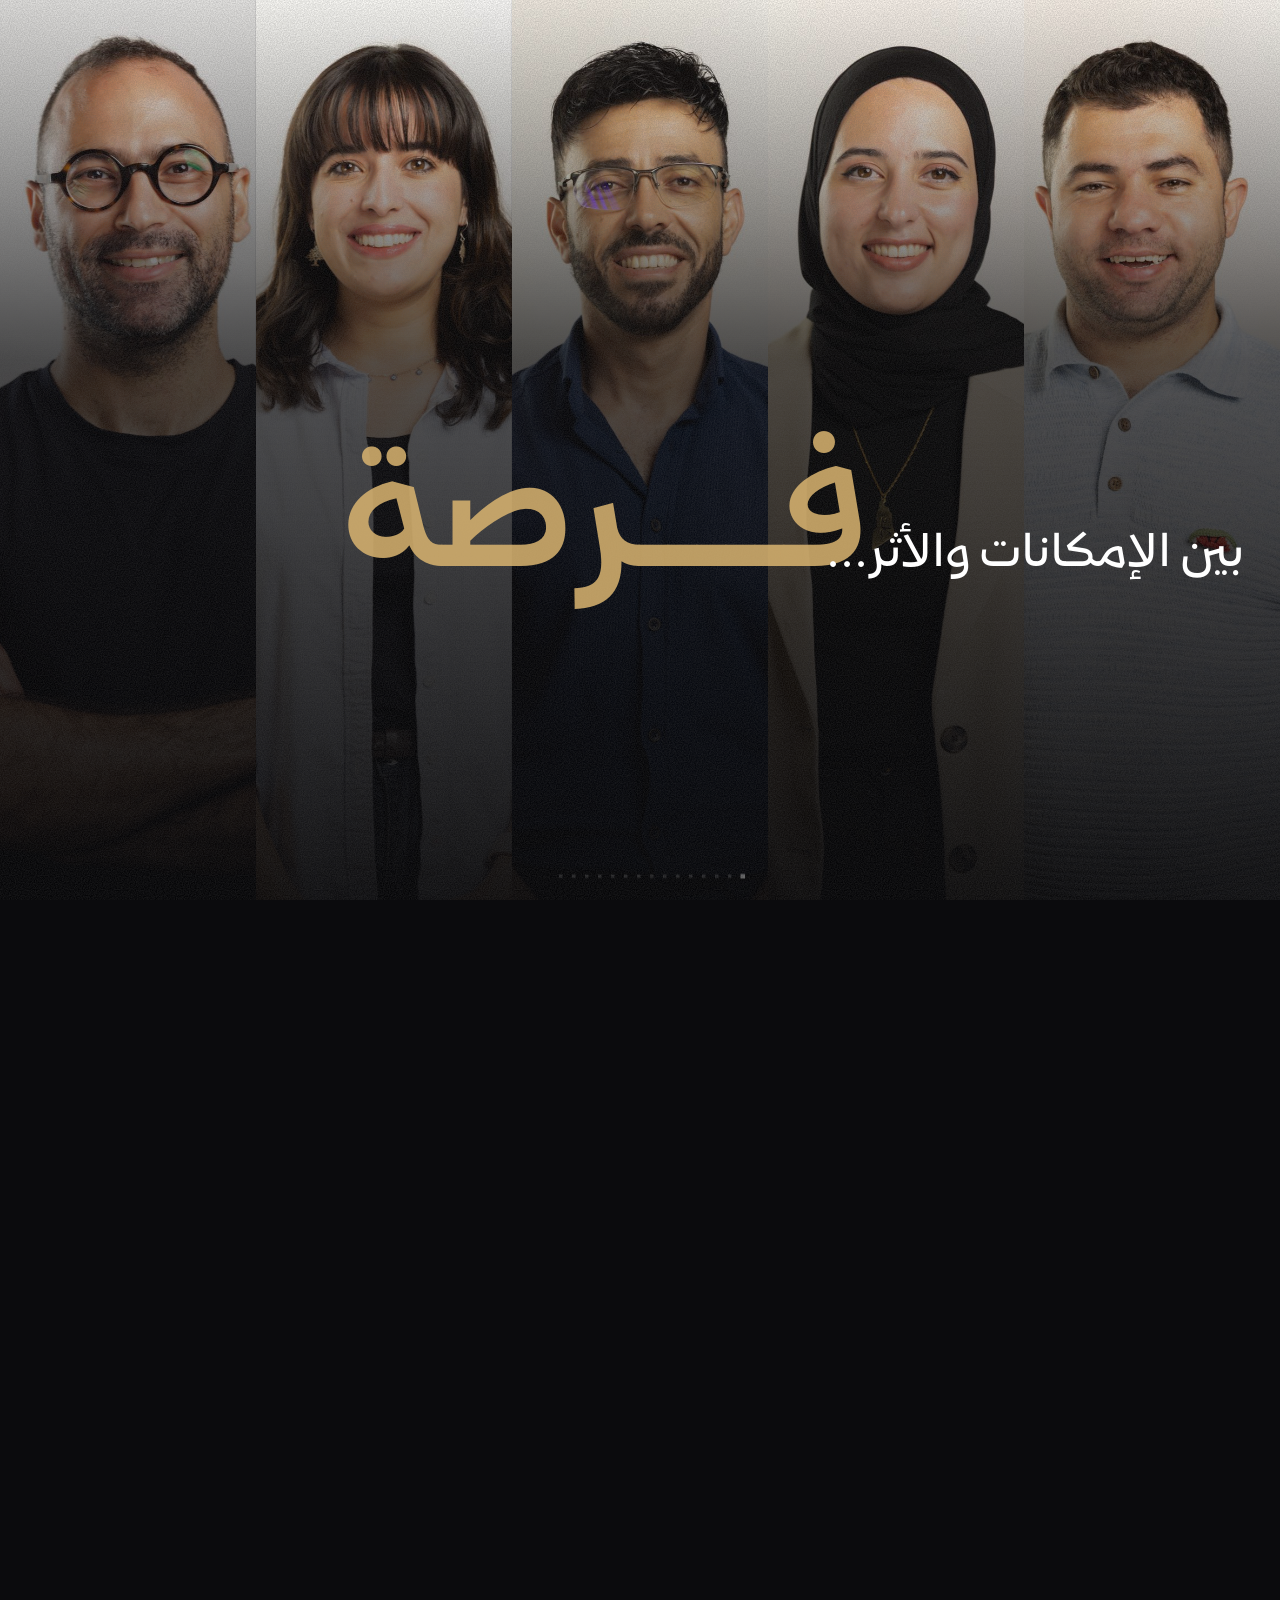
==== commit 4d64fa61: "deploy 2026-10-03T18:26Z" ====
--- a/ar/index.html
+++ b/ar/index.html
@@ -3,41 +3,35 @@
   <head>
     <meta charset="UTF-8" />
     <meta name="viewport" content="width=device-width, initial-scale=1.0, viewport-fit=cover" />
-    <meta name="theme-color" content="#1E5F63" />
+    <meta name="theme-color" content="#0b0b0d" />
+    <!-- private preview for the client: never indexed, cached, previewed or
+         translated by search engines (Laith, 3 Oct 2026). The same directives
+         sit on the root page (bin/deploy.sh); robots.txt turns every crawler
+         away, search engines included. -->
+    <meta name="robots" content="noindex, nofollow, noarchive, nosnippet, noimageindex, notranslate" />
+    <meta name="googlebot" content="noindex, nofollow, noarchive, nosnippet, noimageindex, notranslate" />
+    <meta name="bingbot" content="noindex, nofollow, noarchive, nosnippet, noimageindex, notranslate" />
+    <link rel="icon" href="/ar/favicon.svg" type="image/svg+xml" />
+    <link rel="apple-touch-icon" href="/ar/apple-touch-icon.png" />
     <title>طلبات منح الماجستير في المملكة المتحدة لعام 2026</title>
-    <link rel="preconnect" href="https://fonts.googleapis.com" />
-    <link rel="preconnect" href="https://fonts.gstatic.com" crossorigin />
-    <link href="https://fonts.googleapis.com/css2?family=Readex+Pro:wght@300;400;500;600;700&family=IBM+Plex+Sans+Arabic:wght@300;400;500;600;700&display=swap" rel="stylesheet" />
-    <script type="module" crossorigin src="/ar/assets/index-D11SH5jb.js"></script>
-    <link rel="stylesheet" crossorigin href="/ar/assets/index-Bp60I_jp.css">
+    <link rel="preconnect" href="https://www.youtube-nocookie.com" />
+    <link rel="preconnect" href="https://i.ytimg.com" />
+    <!-- Slide 1's five portrait columns, discovered before the JS renders them -->
+    <link rel="preload" as="image" href="/ar/media/qf/slide01/portrait-1.jpg" />
+    <link rel="preload" as="image" href="/ar/media/qf/slide01/portrait-2.jpg" />
+    <link rel="preload" as="image" href="/ar/media/qf/slide01/portrait-3.jpg" />
+    <link rel="preload" as="image" href="/ar/media/qf/slide01/portrait-4.jpg" />
+    <link rel="preload" as="image" href="/ar/media/qf/slide01/portrait-5.jpg" />
+    <script type="module" crossorigin src="/ar/assets/index-mQku2Ng2.js"></script>
+    <link rel="stylesheet" crossorigin href="/ar/assets/index-DCFDXD9M.css">
+    <link rel="preload" as="font" type="font/woff2" href="/ar/assets/Zanjabeel-SemiBold-DzXFegLk.woff2" crossorigin="">
+    <link rel="preload" as="font" type="font/woff2" href="/ar/assets/Zanjabeel-ExtraBold-CQS9kRvY.woff2" crossorigin="">
   </head>
   <body>
     <!--
-      AD6 DIRECTION CONTRACT (contract LA-2026-QF)
-
-      THESIS: The scholarship file, sent, stamped, arrived. A donor moves
-      through six visibly marked sections of one dossier, not 24 slides. It
-      refuses the deck-slide arrangement it came from, where every text page
-      was the same centred paragraph.
-
-      OWN-WORLD: Swiss grid rationalism, riso spot colour at full saturation
-      with print grain on every field, tatreez cross-stitch as the only
-      illustrative module. Cream, teal, orange, yellow. Zanjabeel (AR),
-      Söhne (EN), heavy weights only. Postal marks (ink stamp, postmark,
-      polaroid) appear on section dividers and on people, nowhere else.
-
-      STORY: Palestine needs changemakers; QF's scholarship makes them; here
-      is the proof at scale; here is who is waiting; fund the next cycle.
-
-      FIRST VIEWPORT: full-bleed tatreez halftone of a QF gathering, the
-      brand line small at the top, the title in heavy display across the
-      lower third, the logo at the outer corner.
-
-      FORM: donor dossier with a visible six-section spine; pinned by the
-      client brief, not rolled.
-
-      FINISH: unreviewed and undocumented is unfinished; this build ends
-      with the finish review, the verdict, and DESIGN.md.
+      QF donor presentation (contract LA-2026-QF). The design is the client's
+      own Figma (v2, 2 Oct 2026): 15 slides, desktop and mobile frames.
+      See CLAUDE.md "Design source" and docs/build-notes.md.
     -->
     <div id="root"></div>
   </body>
--- a/ar/assets/index-DCFDXD9M.css
+++ b/ar/assets/index-DCFDXD9M.css
@@ -0,0 +1 @@
+.pnav{position:fixed;inset-inline:0;bottom:calc(clamp(.6rem,1.8vh,1.2rem) + env(safe-area-inset-bottom,0px));z-index:6;display:flex;justify-content:center;pointer-events:none;--pnav-fg: var(--qf-white);--pnav-dim: rgba(255, 255, 255, .35)}.pnav--on-light{--pnav-fg: var(--qf-teal-ink);--pnav-dim: rgba(43, 95, 109, .3)}.pnav__bar{display:flex;align-items:center;gap:.5rem;pointer-events:auto;color:var(--pnav-fg);opacity:.55;transition:opacity .3s var(--ease-out)}.pnav__bar:focus-within{opacity:1}@media(hover:hover)and (pointer:fine){.pnav__bar:hover{opacity:1}}.pnav__rail{--cell: 24px;--gap: 2px;position:relative;display:flex;align-items:center;gap:var(--gap)}.pnav__marker{position:absolute;inset-block:0;inset-inline-start:0;width:var(--cell);pointer-events:none;transform:translate(calc(var(--side) * var(--at) * (var(--cell) + var(--gap))));transition:transform .35s var(--ease-out)}.pnav__marker:before{content:"";position:absolute;top:0;right:0;bottom:0;left:0;margin:auto;width:9px;height:9px;background:var(--pnav-fg);transition:background-color .3s var(--ease-out)}.pnav__sq{position:relative;width:var(--cell);height:var(--cell);padding:0}.pnav__sq i{position:absolute;top:0;right:0;bottom:0;left:0;margin:auto;width:7px;height:7px;background:var(--pnav-dim);transition:background-color .3s var(--ease-out)}.pnav__sq:after{content:attr(data-label);position:absolute;bottom:calc(100% + 10px);left:50%;translate:-50% 0;white-space:nowrap;font-family:var(--font-body);font-weight:var(--fw-semibold);font-size:.75rem;padding:.3em .7em;background:var(--pnav-fg);color:var(--qf-night);opacity:0;pointer-events:none;transition:opacity .2s var(--ease-out)}.pnav--on-light .pnav__sq:after{color:var(--qf-white)}.pnav__sq:focus-visible:after{opacity:1}@media(hover:hover)and (pointer:fine){.pnav__sq:hover:after{opacity:1}}.pnav__arrow{display:grid;place-items:center;width:32px;height:32px;transition:scale var(--dur-feedback) var(--ease-out)}.pnav__arrow:not(:disabled):active{scale:.97}.pnav__arrow:disabled{opacity:.3;cursor:default}.pnav__counter{font-family:var(--font-body);font-weight:var(--fw-semibold);font-size:.8rem;font-variant-numeric:tabular-nums;margin-inline-start:.25rem}.pnav__counter i{font-style:normal;margin-inline:.2em;opacity:.6}.pnav button:focus-visible{outline:2px solid var(--pnav-fg);outline-offset:2px}@media(hover:hover)and (pointer:fine){.pnav__bar{transform-origin:50% 100%;transition:opacity .3s var(--ease-out),transform .3s var(--ease-out)}.pnav__bar{position:relative}.pnav__bar:before{content:"";position:absolute;top:-24px;right:-16px;bottom:-24px;left:-16px;z-index:-1}.pnav:not(.is-open) .pnav__bar:not(:focus-within,:hover),.pnav.is-idle .pnav__bar:not(:focus-within){opacity:.35;transform:scale(.5)}.pnav__arrow,.pnav__counter{transition:opacity .2s var(--ease-out),scale var(--dur-feedback) var(--ease-out)}.pnav:not(.is-open) .pnav__bar:not(:focus-within,:hover) :is(.pnav__arrow,.pnav__counter),.pnav.is-idle .pnav__bar:not(:focus-within) :is(.pnav__arrow,.pnav__counter){opacity:0}}@media(prefers-reduced-motion:reduce){.pnav__bar,.pnav__marker,.pnav__arrow{transition:none}.pnav__arrow:not(:disabled):active{scale:none}}@media(max-width:767.98px),(orientation:portrait)and (max-width:1100px),(hover:none)and (pointer:coarse){.pnav{display:none}}.preloader{position:fixed;top:0;right:0;bottom:0;left:0;z-index:30;display:flex;flex-direction:column;align-items:center;justify-content:center;gap:40px;background:var(--qf-night);transition:opacity var(--dur-state) var(--ease-out)}.preloader.is-leaving{opacity:0;pointer-events:none}.preloader__logo{width:200px;height:auto}.preloader__squares{display:flex;gap:6px;min-height:10px}.preloader__sq{width:10px;height:10px;background:#ffffff29;transition:background-color .3s var(--ease-out)}.preloader__sq.is-done{background:var(--qf-yellow-pixel)}.preloader__sq.is-failed{background:#ffffff73}.preloader__sq.is-next{animation:preloader-breathe 1.2s var(--ease-out) infinite alternate}@keyframes preloader-breathe{to{background-color:#ffffff6b}}@media(max-width:767.98px){.preloader{gap:32px}.preloader__logo{width:160px}}.reel.is-preloading{translate:0 100svh}@media(prefers-reduced-motion:reduce){.preloader__sq.is-next{animation:none}.preloader__sq{transition:none}}:root.qf-static .preloader__sq.is-next{animation:none}.slide{--u: min(100vw / 1440, 100svh / 810);--stage-w: calc(var(--u) * 1440);--stage-h: calc(var(--u) * 810);--stage-x: calc((100vw - var(--stage-w)) / 2);--stage-y: calc((100svh - var(--stage-h)) / 2);--stage-foot: calc(100svh - var(--stage-y) - var(--stage-h));position:relative;width:100%;height:100svh;overflow:hidden;background:var(--slide-bg);isolation:isolate}.slide__bleed,.slide__grain{position:absolute;top:0;right:0;bottom:0;left:0;pointer-events:none}.slide__bleed{z-index:0}.slide__grain{z-index:1;opacity:var(--grain-opacity)}.slide__stage{position:absolute;z-index:2;inset-block-start:var(--stage-y);inset-inline-start:var(--stage-x);width:var(--stage-w);height:var(--stage-h);font-size:calc(var(--u) * 16)}.reel>.step{overflow:hidden;overflow:clip;background:var(--qf-night-deep)}.slide__veil{position:absolute;z-index:3;top:0;right:0;bottom:0;left:0;background:var(--qf-night-deep);opacity:0;pointer-events:none;display:none}@media(max-width:767.98px),(orientation:portrait)and (max-width:1100px){.slide{--m: min(100vw / 390, 100svh / var(--mh));--u: var(--m);--stage-w: calc(var(--u) * 390);--stage-h: calc(var(--u) * var(--mh));--stage-y: 0px;background:var(--slide-bg-m)}.slide__grain{display:none}.slide[data-tall]{--m: calc(100vw / 390);--stage-x: 0px;--stage-y: 0px;height:auto;min-height:100svh}.slide[data-tall] .slide__stage{position:relative;inset:auto}}@media(orientation:portrait)and (min-width:768px)and (max-width:1100px){.slide[data-tall]{--m: min(100vw / 390, 100svh / 800)}.slide[data-tall] .slide__stage{margin-inline:auto}}.s01{color:var(--qf-white)}.s01__portraits{position:absolute;top:0;right:0;bottom:0;left:0;display:flex}.s01__col{position:relative;flex:1 1 0;overflow:hidden}.s01__col img{width:100%;height:100%;object-fit:cover;object-position:50% 30%}.s01__shade{position:absolute;top:0;right:0;bottom:0;left:0;background:linear-gradient(to bottom,transparent 0%,color-mix(in srgb,var(--qf-night-deep) 69%,transparent) 40%,color-mix(in srgb,var(--qf-night-deep) 96%,transparent) 100%)}.s01__header,.s01__chevron{display:none}.s01__content{position:absolute;inset-inline-start:calc(var(--u) * 40);bottom:calc(var(--u) * 40);width:calc(var(--u) * 1137);display:flex;flex-direction:column;gap:calc(var(--u) * 11)}.s01__title{position:relative;z-index:0;display:flex;align-items:flex-start;height:calc(var(--u) * 221);font-weight:inherit}.s01__headline{flex:none;width:calc(var(--u) * 490);margin-block-start:calc(var(--u) * 97);font-family:var(--font-display);font-weight:var(--fw-semibold);font-size:calc(var(--u) * 44);line-height:normal;white-space:nowrap;color:var(--qf-white)}.s01__wordmark{flex:none;margin-block-start:calc(var(--u) * 13);margin-inline-start:calc(var(--u) * -65);font-family:var(--font-display);font-weight:var(--fw-extrabold);font-size:calc(var(--u) * 148);line-height:1;white-space:nowrap;color:rgb(from var(--qf-gold) r g b / 1);opacity:.9;position:relative;z-index:-1}.s01__body{width:calc(var(--u) * 1118);font-family:var(--font-body);font-weight:var(--fw-light);font-size:calc(var(--u) * 32);line-height:1.7;color:var(--qf-white)}[lang=en] .s01__content{gap:calc(var(--u) * 31)}[lang=en] .s01__headline{position:absolute;inset-inline-start:0;top:calc(var(--u) * 181);width:auto;margin:0;font-size:calc(var(--u) * 40)}[lang=en] .s01__wordmark{position:absolute;inset-inline-start:calc(var(--u) * 728);top:calc(var(--u) * 135);margin:0;font-weight:700;font-size:calc(var(--u) * 104);z-index:1}[lang=en] .s01__body{width:calc(var(--u) * 1047);line-height:1.2}@media(max-width:767.98px),(orientation:portrait)and (max-width:1100px){.s01__portraits,.s01__shade{inset:auto;left:0;right:0;top:calc(var(--stage-y) + var(--u) * 64);height:calc(var(--u) * 220)}.s01__header{position:absolute;inset-block-start:0;inset-inline:0;height:calc(var(--u) * 64);padding-inline:calc(var(--u) * 20);display:flex;align-items:center}.s01__logo{width:calc(var(--u) * 110);height:calc(var(--u) * 26)}.s01__content{inset-block-start:calc(var(--u) * 271);bottom:auto;inset-inline:calc(var(--u) * 24);width:auto;gap:calc(var(--u) * 32)}.s01__title{display:block;height:auto;min-height:calc(var(--u) * 32 * 1.7 * 2)}[lang=en] .s01__title{min-height:0}.s01__headline{display:block;width:auto;margin:0;white-space:normal;font-weight:var(--fw-black);font-size:calc(var(--u) * 32);line-height:1.7}.s01__wordmark{position:absolute;inset-block-start:calc(var(--u) * 51);inset-inline-start:calc(var(--u) * 109);margin:0;font-size:calc(var(--u) * 58);z-index:-1}.s01__body{width:auto;font-weight:var(--fw-semibold);font-size:calc(var(--u) * 21);line-height:1.6;color:var(--qf-grey)}[lang=en] .s01__headline{position:static;white-space:normal;font-size:calc(var(--u) * 32);line-height:1.3}[lang=en] .s01__wordmark{position:static;display:block;margin-block-start:calc(var(--u) * 4);font-size:calc(var(--u) * 52);letter-spacing:-.02em}[lang=en] .s01__body{width:auto;line-height:1.6}.s01__chevron{display:block;position:absolute;top:calc(var(--u) * 704);left:calc(var(--u) * 167);width:calc(var(--u) * 56);height:calc(var(--u) * 33);fill:var(--qf-chevron-grey);shape-rendering:crispEdges}}.s02{color:var(--qf-white);--grain-opacity: .25}.s02__title{position:absolute;top:calc(var(--u) * 55);inset-inline:0;font-family:var(--font-display);font-weight:var(--fw-regular);font-size:calc(var(--u) * 48);line-height:calc(var(--u) * 88);text-align:center;color:var(--qf-teal-ink);--pad: calc(var(--u) * 22);--box-top: calc(var(--u) * 17);--box-bottom: calc(var(--u) * -5)}.s02__line{display:block;white-space:nowrap}.s02__line:last-child{--pad: calc(var(--u) * 25);--box-top: calc(var(--u) * 20);--box-bottom: calc(var(--u) * -12)}.s02__run{position:relative;display:inline-block;padding-inline:var(--pad)}.s02__box{position:absolute;inset-inline:0;top:var(--box-top);bottom:var(--box-bottom);background:var(--qf-yellow)}.s02__text{position:relative;display:inline-block}.s02__title .rich__em{font-weight:var(--fw-bold)}[lang=en] .s02__title{top:calc(var(--u) * 77);font-size:calc(var(--u) * 64);line-height:calc(var(--u) * 86)}[lang=en] .s02__line:first-child{--pad: calc(var(--u) * 9);--box-top: calc(var(--u) * -1);--box-bottom: calc(var(--u) * 6)}[lang=en] .s02__line:last-child{--pad: calc(var(--u) * 18);--box-top: calc(var(--u) * 2);--box-bottom: calc(var(--u) * 3)}[lang=en] .s02__title .rich__em{font-weight:700}.s02__tiles{position:absolute;top:calc(var(--u) * 272);left:calc(var(--stage-x) * -1);width:100vw;height:calc(var(--u) * 217);overflow:hidden}.s02__track{display:flex;gap:calc(var(--u) * 16);width:max-content;height:100%;padding-inline-end:calc(var(--u) * 16);animation:s02-glide var(--loop, 96s) linear infinite;animation-play-state:paused;will-change:transform}.s02.is-moving .s02__track{animation-play-state:running}.s02__tiles--still{left:0;width:calc(var(--u) * 1440)}.s02__tiles--still .s02__track{animation:none;transform:translate(calc(var(--u) * -1400))}@keyframes s02-glide{0%{transform:translate(-50%)}to{transform:translate(0)}}[dir=rtl] .s02__track{animation-name:s02-glide-rtl}@keyframes s02-glide-rtl{0%{transform:translate(0)}to{transform:translate(-50%)}}.s02__tile{position:relative;flex:none;height:100%;aspect-ratio:16 / 9;overflow:hidden;background:var(--qf-night)}.s02__photo{position:absolute;top:0;right:0;bottom:0;left:0;width:100%;height:100%;object-fit:cover}.s02__copy{position:absolute;top:calc(var(--u) * 533.5);left:calc(var(--u) * 240);width:calc(var(--u) * 960);display:flex;flex-direction:column;gap:calc(var(--u) * 21);font-family:var(--font-body);font-weight:var(--fw-bold);text-align:center}.s02__body{font-size:calc(var(--u) * 28);line-height:1.6;color:var(--qf-white)}.s02__question{font-size:calc(var(--u) * 29);line-height:normal;color:var(--qf-yellow-type)}[lang=en] .s02__body{font-weight:var(--fw-light);font-size:calc(var(--u) * 32);line-height:1.2}[lang=en] .s02__question{width:calc(var(--u) * 906);margin-inline:auto;text-wrap:balance;font-size:calc(var(--u) * 32);line-height:1.2}@media(max-width:767.98px),(orientation:portrait)and (max-width:1100px){.s02 .slide__stage{display:flex;flex-direction:column;align-items:center;gap:calc(var(--u) * 36);padding:calc(var(--u) * 24) calc(var(--u) * 24) calc(var(--u) * 48)}.s02__title,.s02__tiles,.s02__copy{position:relative;inset:auto}.s02__title,[lang=en] .s02__title{top:auto;width:max-content;max-width:100%;font-size:calc(var(--u) * 24);line-height:calc(var(--u) * 48)}.s02__line:first-child,.s02__line:last-child,[lang=en] .s02__line:first-child,[lang=en] .s02__line:last-child{--pad: calc(var(--u) * 8);--box-top: calc(var(--u) * 7);--box-bottom: calc(var(--u) * .5)}.s02__line:first-child{--pad: calc(var(--u) * 11);--box-top: calc(var(--u) * 6);--box-bottom: calc(var(--u) * -2.5)}.s02__line:last-child{--pad: calc(var(--u) * 12.5);--box-top: calc(var(--u) * 8);--box-bottom: calc(var(--u) * -6)}[lang=en] .s02__line:first-child,[lang=en] .s02__line:last-child{--box-top: calc(var(--u) * 5);--box-bottom: calc(var(--u) * 3)}.s02__tiles{flex:none;align-self:stretch;left:auto;width:auto;height:calc(var(--u) * 170);margin-inline:calc(var(--u) * -24);display:flex;flex-direction:column;gap:calc(var(--u) * 16)}.s02__track{height:calc(var(--u) * 77)}.s02__tiles--still .s02__track{transform:translate(calc(var(--u) * -408.6))}.s02__copy,[lang=en] .s02__copy{width:100%;gap:calc(var(--u) * 24);text-align:center}.s02__body,[lang=en] .s02__body{font-weight:var(--fw-light);font-size:calc(var(--u) * 18);line-height:1.8;color:var(--qf-mist)}.s02__question,[lang=en] .s02__question{width:auto;font-size:calc(var(--u) * 20);line-height:1.5;color:var(--qf-yellow-type-m)}}.s03{color:var(--qf-white)}.s03__stripe{position:absolute;top:0;bottom:0;background:var(--qf-teal-stripe)}.s03__stripe--a{left:calc(var(--stage-x) + var(--u) * 210);width:calc(var(--u) * 220)}.s03__stripe--b{left:calc(var(--stage-x) + var(--u) * 822);width:calc(var(--u) * 411)}.s03__stripe--c{left:calc(var(--stage-x) + var(--u) * 1317);right:0}.s03__frame{position:absolute;top:0;right:0;bottom:0;left:0;border:calc(var(--u) * 34) solid var(--qf-teal-frame)}.s03__content{position:absolute;top:0;right:0;bottom:0;left:0}.s03__title{position:absolute;top:calc(var(--u) * 274);left:0;right:0;width:max-content;margin-inline:auto;padding-inline:var(--pad);font-family:var(--font-display);font-weight:var(--fw-extrabold);font-size:calc(var(--u) * 91);line-height:1.1;white-space:nowrap;text-align:center;--pad: calc(var(--u) * 42);--bar-start: calc(var(--u) * 1);--bar-end: calc(var(--u) * 7);--bar-top: calc(var(--u) * 80);--bar-h: calc(var(--u) * 43)}.s03__bar{position:absolute;inset-inline-start:var(--bar-start);inset-inline-end:var(--bar-end);top:var(--bar-top);height:var(--bar-h);background:var(--qf-teal-bar)}.s03__text{position:relative;display:inline-block}.s03__body{position:absolute;top:calc(var(--u) * 442);left:calc(var(--u) * 263);width:calc(var(--u) * 920);font-family:var(--font-body);font-weight:var(--fw-regular);font-size:calc(var(--u) * 27);line-height:1.6;text-align:center}.s03__chevron{position:absolute;left:calc(var(--u) * 692);top:calc(var(--u) * 595);width:calc(var(--u) * 56);height:calc(var(--u) * 33);fill:var(--qf-yellow-pixel);shape-rendering:crispEdges}[lang=en] .s03__title{top:calc(var(--u) * 301);left:0;right:0;width:auto;margin:0;padding:0;font-weight:700;font-size:calc(var(--u) * 67);--bar-start: calc(var(--u) * 69);--bar-end: calc(var(--u) * 63);--bar-top: calc(var(--u) * 53);--bar-h: calc(var(--u) * 43)}[lang=en] .s03__body{left:calc(var(--u) * 233);width:calc(var(--u) * 980);font-size:calc(var(--u) * 32);line-height:1.2}@media(max-width:767.98px),(orientation:portrait)and (max-width:1100px){.s03__frame{display:none}.s03__stripe--a{left:0;width:calc(var(--stage-x) + var(--u) * 105)}.s03__stripe--b{left:calc(var(--stage-x) + var(--u) * 213);width:auto;right:0}.s03__stripe--c{display:none}.s03__content{inset:auto;top:calc(var(--u) * 377.5);left:calc(var(--u) * 24);width:calc(var(--u) * 342);transform:translateY(-50%);display:flex;flex-direction:column;align-items:center;gap:calc(var(--u) * 56)}.s03__head{display:flex;flex-direction:column;align-items:center;gap:calc(var(--u) * 40);width:100%}.s03__title,.s03__body,.s03__chevron,[lang=en] .s03__title,[lang=en] .s03__body{position:relative;inset:auto}.s03__title,[lang=en] .s03__title{width:calc(var(--u) * 372);margin-inline:calc(var(--u) * -15);padding:0;white-space:normal;font-size:calc(var(--u) * 64);line-height:1.4}.s03__bar{display:none}.s03__text{display:inline;padding-inline:.1em;background-image:linear-gradient(var(--qf-teal-bar),var(--qf-teal-bar));background-repeat:no-repeat;background-size:100% .21875em;background-position:100% var(--bar-y, 1.3em);-webkit-box-decoration-break:clone;box-decoration-break:clone}[dir=ltr] .s03__text{background-position-x:0%}[lang=en] .s03__title{font-size:calc(var(--u) * 44);line-height:1.3}[lang=en] .s03__text{--bar-y: .86em}.s03__body,[lang=en] .s03__body{left:auto;top:auto;width:100%;font-size:calc(var(--u) * 18);line-height:1.6}.s03__chevron{flex:none}}.vctl{position:absolute;z-index:3;inset-inline:0;bottom:0;container-type:inline-size;display:flex;flex-direction:column;padding:18px 8px 4px;background:linear-gradient(to top,#050507eb,#050507d6 50%,#05050700);color:var(--qf-white);font-family:var(--font-body);opacity:0;pointer-events:none;transition:opacity .3s var(--ease-out);-webkit-tap-highlight-color:transparent}.vctl.is-shown,.vctl.is-scrubbing,.vctl:has(:focus-visible){opacity:1;pointer-events:auto}.vctl__track{position:relative;height:20px;margin-inline:10px;cursor:pointer;touch-action:none}.vctl__rail{position:absolute;inset-inline:0;top:50%;height:4px;translate:0 -50%;border-radius:2px;overflow:hidden;background:#ffffff47;transition:height .16s var(--ease-out)}.vctl__buffer,.vctl__fill{position:absolute;top:0;right:0;bottom:0;left:0;transform-origin:left center;transform:scaleX(var(--p, 0))}.vctl__buffer{background:#ffffff4d}.vctl__fill{background:var(--qf-mandarin-bar)}.vctl__thumb{position:absolute;top:50%;left:calc(var(--p, 0) * 100%);width:14px;height:14px;margin-left:-7px;translate:0 -50%;border-radius:50%;background:var(--qf-mandarin-bar);box-shadow:0 1px 4px #0006;scale:0;transition:scale .16s var(--ease-out)}.vctl__track:focus-visible .vctl__rail,.vctl.is-scrubbing .vctl__rail{height:6px}.vctl__track:focus-visible .vctl__thumb,.vctl.is-scrubbing .vctl__thumb{scale:1}.vctl__track:focus-visible{outline:2px solid var(--qf-white);outline-offset:2px;border-radius:4px}@media(pointer:coarse){.vctl__thumb{scale:1}}@media(hover:hover)and (pointer:fine){.vctl__track:hover .vctl__rail{height:6px}.vctl__track:hover .vctl__thumb{scale:1}}.vctl__row{display:flex;align-items:center;min-width:0}.vctl__btn{flex:none;display:grid;place-items:center;width:44px;height:44px;padding:0;border-radius:50%;color:inherit;transition:background .2s var(--ease-out),scale var(--dur-feedback) var(--ease-out)}.vctl__btn svg{width:22px;height:22px;fill:none;stroke:currentColor;stroke-width:2;stroke-linecap:round;stroke-linejoin:round;overflow:visible}.vctl__btn svg rect,.vctl__btn svg polygon{fill:currentColor}.vctl__btn svg text{fill:currentColor;stroke:none;font-family:system-ui,sans-serif;font-size:7.5px;font-weight:700}.vctl__btn:active{scale:.94}.vctl__btn:focus-visible{outline:2px solid var(--qf-white);outline-offset:-3px}@media(hover:hover)and (pointer:fine){.vctl__btn:hover{background:#ffffff24}}.vctl__time{flex:1 1 auto;min-width:0;padding-inline:8px 4px;font-size:13px;font-weight:500;line-height:1;white-space:nowrap;font-variant-numeric:tabular-nums;letter-spacing:.01em}.vctl__total{opacity:.7}@container (max-width: 329px){.vctl__total{display:none}}@container (max-width: 269px){.vctl{padding-inline:2px}.vctl__time{visibility:hidden;padding:0}.vctl__track{margin-inline:8px}}@container (min-width: 720px){.vctl{padding:32px 20px 10px}.vctl__time{font-size:14px}}@media(prefers-reduced-motion:reduce){.vctl,.vctl__rail,.vctl__thumb,.vctl__btn{transition-duration:.01s}.vctl{transition-duration:.15s}.vctl__btn:active{scale:none}}.vplayer{--vplayer-reveal: .3s;position:relative;overflow:hidden;background:var(--qf-night)}.vplayer--horizontal{aspect-ratio:16 / 9;width:100%}.vplayer--vertical{aspect-ratio:9 / 16;width:100%}.vplayer--fill{aspect-ratio:auto;width:100%;height:100%}.vplayer__frame,.vplayer__poster{position:absolute;top:0;right:0;bottom:0;left:0;width:100%;height:100%;object-fit:cover;border:0}.vplayer__catch{display:none;position:absolute;top:0;right:0;bottom:0;left:0;-webkit-tap-highlight-color:transparent}.vplayer.is-playing .vplayer__catch{display:block}@media(hover:hover)and (pointer:fine){.vplayer__catch{display:block;cursor:pointer}.vplayer.is-idle .vplayer__catch{cursor:none}}.vplayer__poster{pointer-events:none;opacity:1;transition:opacity .4s var(--ease-out)}.vplayer.is-started .vplayer__poster{opacity:0;transition-duration:var(--vplayer-reveal)}.vplayer__frame{opacity:0;transition:opacity .4s var(--ease-out)}.vplayer.is-started .vplayer__frame,.vplayer--file .vplayer__frame{opacity:1;transition-duration:var(--vplayer-reveal)}.vplayer__play{position:absolute;top:0;right:0;bottom:0;left:0;margin:auto}.vplayer.was-played .vplayer__play{animation:vplayer-fade-in .4s var(--ease-out) backwards}.vplayer.is-playing .vplayer__play{pointer-events:none}.vplayer.is-started .vplayer__play{display:none}@keyframes vplayer-fade-in{0%{opacity:0}}@keyframes vplayer-chrome-in{0%{opacity:0;scale:.97}}.vplayer__sound{position:absolute;bottom:calc(var(--u, 1px) * 12);inset-inline-start:calc(var(--u, 1px) * 12);padding:.45em .85em;font-size:calc(var(--u, 1px) * 13);background:#0000008c;color:#fff;animation:vplayer-chrome-in .3s var(--ease-out) .4s backwards;transition:scale var(--dur-feedback) var(--ease-out)}.vplayer__sound:active{scale:.97}.vplayer__expand{position:absolute;z-index:3;top:10px;inset-inline-end:10px;display:grid;place-items:center;width:44px;height:44px;padding:0;border-radius:50%;background:#0505078c;color:var(--qf-white);transition:background .2s var(--ease-out),scale var(--dur-feedback) var(--ease-out)}.vplayer__expand svg{width:20px;height:20px;fill:none;stroke:currentColor;stroke-width:2;stroke-linecap:round;stroke-linejoin:round}.vplayer__expand:active{scale:.94}.vplayer__expand:focus-visible{outline:2px solid var(--qf-white);outline-offset:-4px}@media(hover:hover)and (pointer:fine){.vplayer__expand:hover{background:var(--qf-mandarin)}}.vplayer:fullscreen{background:var(--qf-black)}.vplayer:fullscreen .vplayer__frame,.vplayer:fullscreen .vplayer__catch{right:0;bottom:0;left:0;top:0;width:100%;height:100%;translate:none}.vplayer:fullscreen .vctl{inset:auto 0 0;translate:none;padding-bottom:10px}.vplayer:-webkit-full-screen{background:var(--qf-black)}.vplayer:-webkit-full-screen .vplayer__frame,.vplayer:-webkit-full-screen .vplayer__catch{right:0;bottom:0;left:0;top:0;width:100%;height:100%;translate:none}.vplayer:-webkit-full-screen .vctl{inset:auto 0 0;translate:none;padding-bottom:10px}.qf-play{--play-size: calc(var(--u, 1px) * 88);width:var(--play-size);height:var(--play-size);padding:0;border-radius:50%}.qf-play svg{width:100%;height:100%;border-radius:50%;box-shadow:var(--qf-shadow-play);transition:transform .25s var(--ease-out),scale var(--dur-feedback) var(--ease-out)}.qf-play:active svg{scale:.97}@media(hover:hover)and (pointer:fine){.qf-play:hover svg{transform:scale(1.06)}}.qf-play:focus-visible{outline:3px solid var(--qf-white);outline-offset:4px}@media(prefers-reduced-motion:reduce){.vplayer__poster,.vplayer.is-started .vplayer__poster,.vplayer__frame,.vplayer.is-started .vplayer__frame{transition-duration:.2s}.vplayer.was-played .vplayer__play{animation-duration:.2s}.vplayer__sound{animation-name:vplayer-fade-in;animation-duration:.2s;animation-delay:0s}.qf-play:active svg,.vplayer__sound:active,.vplayer__expand:active{scale:none}}.vplayer.is-pseudo-fs{position:fixed!important;top:0!important;right:0!important;bottom:0!important;left:0!important;z-index:1000;width:100vw!important;height:100dvh!important;margin:0!important;background:#000;touch-action:none;overscroll-behavior:contain}.vplayer.is-pseudo-fs .vplayer__frame,.vplayer.is-pseudo-fs .vplayer__catch{top:0!important;right:0!important;bottom:0!important;left:0!important;width:100%!important;height:100%!important;translate:none!important}.vplayer.is-pseudo-fs .vplayer__poster,.vplayer.is-pseudo-fs .vplayer__play{display:none}:root.is-video-fs .reel{overflow:hidden}.s04{color:var(--qf-white)}.s04__player{position:absolute;left:calc(var(--stage-x) * -1);top:calc(var(--stage-y) * -1);width:calc(var(--stage-w) + var(--stage-x) * 2);height:calc(var(--stage-h) + var(--stage-y) * 2)}.s04__player .vplayer{background:var(--qf-black)}.s04 .vplayer__poster{inset:auto;left:var(--stage-x);top:var(--stage-y);width:var(--stage-w);height:var(--stage-h)}.s04 .vplayer:after{content:"";position:absolute;top:0;right:0;bottom:0;left:0;z-index:1;background:var(--qf-scrim-black-40);pointer-events:none;transition:opacity .4s var(--ease-out)}.s04 .vplayer.is-started:after{opacity:0;transition-duration:var(--vplayer-reveal)}.s04 .vplayer__play{z-index:2;inset:auto;margin:0;inset-block-end:calc(var(--stage-y) + var(--u) * 72);inset-inline-end:calc(var(--stage-x) + var(--u) * 60)}.s04__title{position:absolute;z-index:1;inset-block-end:calc(var(--u) * 72);inset-inline-start:calc(var(--u) * 60);width:calc(var(--u) * 719);font-family:var(--font-display);font-weight:var(--fw-extrabold);font-size:calc(var(--u) * 45);line-height:1.4;text-align:start;color:var(--qf-white);pointer-events:none;transition:opacity .4s var(--ease-out)}.s04.is-playing .s04__title{opacity:0;transition-duration:.3s}.s04__back{position:absolute;z-index:3;inset-block-start:calc(var(--u) * 20);inset-inline:0;margin-inline:auto;display:grid;place-items:center;width:calc(var(--u) * 48);height:calc(var(--u) * 48);padding:0;border-radius:50%;background:color-mix(in srgb,var(--qf-night-deep) 72%,transparent);color:var(--qf-white);box-shadow:var(--qf-shadow-play);animation:vplayer-chrome-in .3s var(--ease-out) .4s backwards;transition:transform .25s var(--ease-out),background .25s var(--ease-out),scale var(--dur-feedback) var(--ease-out)}.s04__back svg{width:50%;height:50%}.s04__back:active{scale:.97}.s04__back:focus-visible{outline:3px solid var(--qf-white);outline-offset:4px}.s04 .vplayer__sound{z-index:3;bottom:auto;top:calc(var(--stage-y) + var(--u) * 20);inset-inline-start:calc(50% + var(--u) * 36);height:calc(var(--u) * 48);padding:0 calc(var(--u) * 20);border-radius:calc(var(--u) * 24);font-size:calc(var(--u) * 16);background:color-mix(in srgb,var(--qf-night-deep) 72%,transparent);box-shadow:var(--qf-shadow-play);transition:background .25s var(--ease-out),scale var(--dur-feedback) var(--ease-out)}.s04 .vplayer__sound:focus-visible{outline:3px solid var(--qf-white);outline-offset:4px}.s04 .vctl{padding-bottom:calc(56px + env(safe-area-inset-bottom,0px))}@media(hover:hover)and (pointer:fine){.s04__back:hover{background:var(--qf-mandarin);transform:scale(1.06)}.s04 .vplayer__sound:hover{background:var(--qf-mandarin)}}@media(prefers-reduced-motion:reduce){.s04 .vplayer:after,.s04 .vplayer.is-started:after,.s04__title,.s04.is-playing .s04__title{transition-duration:.2s}.s04__back{animation-name:vplayer-fade-in;animation-duration:.2s;animation-delay:0s}.s04__back:active{scale:none}}@media(max-width:767.98px),(orientation:portrait)and (max-width:1100px){.s04__player{height:calc(var(--stage-h) + var(--stage-foot))}.s04__player .vplayer{background:var(--qf-night)}.s04 .vplayer__poster{left:var(--stage-x);top:calc(var(--u) * (400 - 390 * 9 / 32));width:var(--stage-w);max-width:none;height:calc(var(--u) * 390 * 9 / 16)}.s04 .vplayer__frame{inset:auto;left:var(--stage-x);top:calc(var(--u) * (400 - 390 * 9 / 32));width:var(--stage-w);height:calc(var(--u) * 390 * 9 / 16)}.s04 .vplayer__play{inset-block-end:auto;inset-inline-end:auto;left:calc(var(--stage-x) + var(--u) * 151);top:calc(var(--u) * 356)}.s04__title{inset-block-end:auto;inset-block-start:calc(var(--u) * 556);inset-inline-start:calc(var(--u) * 48);width:calc(var(--u) * 294);font-weight:var(--fw-bold);font-size:calc(var(--u) * 32);text-align:center}.s04 .vctl{inset-inline:auto;left:var(--stage-x);width:var(--stage-w);bottom:auto;top:calc(var(--u) * (400 + 390 * 9 / 32));translate:0 -100%;padding-bottom:2px}.s04__back{inset-block-start:calc(var(--u) * (400 + 390 * 9 / 32 + 16));width:calc(var(--u) * 44);height:calc(var(--u) * 44);background:color-mix(in srgb,var(--qf-white) 14%,transparent);box-shadow:none}.s04 .vplayer__sound{top:calc(var(--u) * (400 + 390 * 9 / 32 + 16));inset-inline-start:calc(50% + var(--u) * 32);height:calc(var(--u) * 44);padding:0 calc(var(--u) * 16);border-radius:calc(var(--u) * 22);font-size:calc(var(--u) * 14);background:color-mix(in srgb,var(--qf-white) 14%,transparent);box-shadow:none}}.s05{color:var(--qf-white)}.s05__stripe{position:absolute;inset-block:0;inset-inline-start:calc(var(--stage-x) + var(--u) * var(--x));width:calc(var(--u) * var(--w));background:var(--qf-orange-stripe)}.s05__stripe--1{--x: 122;--w: 89}.s05__stripe--2{--x: 625;--w: 157}.s05__stripe--3{--x: 934;--w: 84}.s05__stripe--4{--x: 1223;--w: 84}.s05__frame{position:absolute;top:0;right:0;bottom:0;left:0;border:calc(var(--u) * 34) solid var(--qf-orange-frame)}.s05__grid{position:absolute;inset-block-start:calc(var(--u) * 34);inset-inline-start:calc(var(--u) * 351);width:calc(var(--u) * 1055);height:calc(var(--u) * 740);display:grid;grid-template-columns:calc(var(--u) * 148) calc(var(--u) * 167) repeat(5,calc(var(--u) * 148));grid-template-rows:repeat(5,calc(var(--u) * 148))}.s05__flip{position:relative;perspective:calc(var(--u) * 900)}.s05__card{position:absolute;top:0;right:0;bottom:0;left:0;transform-style:preserve-3d}.s05__face{position:absolute;top:0;right:0;bottom:0;left:0;overflow:hidden;backface-visibility:hidden;-webkit-backface-visibility:hidden}.s05__face--back{transform:rotateY(180deg)}.s05__face:not(.s05__face--word){background:var(--qf-cream-field)}.s05__face img{display:block;width:100%;height:100%;object-fit:cover;object-position:50% 30%}.s05__line{display:block}.s05__tile{display:flex;flex-direction:column;align-items:center;justify-content:center;padding:calc(var(--u) * 24);background:var(--qf-yellow);color:var(--qf-teal-ink-deep);font-family:var(--font-display);font-weight:var(--fw-extrabold);font-size:calc(var(--u) * 22);line-height:1.4;text-align:center}[lang=en] .s05__tile{padding-inline:calc(var(--u) * 12);font-weight:700}[lang=en] .s05__label,[lang=en] .s05__headline{font-weight:700}.s05__label{color:var(--qf-white);font-family:var(--font-display);font-weight:var(--fw-extrabold);font-size:calc(var(--u) * 25);line-height:1.4;text-align:center}.s05__face--word{display:flex;flex-direction:column;align-items:center;justify-content:center;padding-inline:calc(var(--u) * 8)}.s05__text{position:absolute;inset-inline-start:calc(var(--u) * 64);inset-block-end:calc(var(--u) * 64);width:calc(var(--u) * 509);display:flex;flex-direction:column;gap:calc(var(--u) * 13);text-align:start}.s05__tile--m{display:none}.s05__headline{font-family:var(--font-display);font-weight:var(--fw-bold);font-size:calc(var(--u) * 42);line-height:1.4;color:var(--qf-white)}.s05__body{font-family:var(--font-body);font-weight:var(--fw-bold);font-size:calc(var(--u) * 32);line-height:normal;color:var(--qf-teal-ink)}[lang=en] .s05__text{width:calc(var(--u) * 445)}[lang=en] .s05__headline{text-wrap:balance}[lang=en] .s05__body{font-weight:var(--fw-regular);line-height:1.2}.s05__collage{display:none}@media(max-width:767.98px),(orientation:portrait)and (max-width:1100px){.s05__frame,.s05__stripe--3,.s05__stripe--4{display:none}.s05__stripe{background:var(--qf-orange-stripe-m)}.s05__stripe--1{--x: 285;--w: 105}.s05__stripe--2{--x: 0;--w: 177}.s05 .slide__stage{display:flex;flex-direction:column}.s05__grid{display:none}.s05__text,[lang=en] .s05__text{position:static;width:auto;align-items:center;gap:calc(var(--u) * 20);padding:calc(var(--u) * 24) calc(var(--u) * 24) calc(var(--u) * 20);text-align:center}.s05__tile--m{display:flex;width:calc(var(--u) * 342);height:calc(var(--u) * 175);padding:0 calc(var(--u) * 14);font-size:calc(var(--u) * 32)}[lang=en] .s05__tile--m{font-size:calc(var(--u) * 26)}.s05__headline{font-size:calc(var(--u) * 20);line-height:normal;color:var(--qf-paper)}.s05__body,[lang=en] .s05__body{font-weight:var(--fw-semibold);font-size:calc(var(--u) * 16);line-height:1.6}.s05__collage{display:grid;grid-template-columns:repeat(5,calc(var(--u) * 70));grid-auto-rows:calc(var(--u) * 70);justify-content:center;padding:calc(var(--u) * 20) calc(var(--u) * 20) calc(var(--u) * 8)}.s05__clabel{grid-column:span 2;display:flex;flex-direction:column;align-items:center;justify-content:center;color:var(--qf-paper);font-family:var(--font-display);font-weight:var(--fw-bold);font-size:calc(var(--u) * 16);line-height:normal;text-align:center}[lang=en] .s05__clabel{font-weight:700}}.vviewer{position:fixed;top:0;right:0;bottom:0;left:0;z-index:20;background:#050507e6;overscroll-behavior:contain;touch-action:none;animation:vviewer-in .3s var(--ease-out) both}.vviewer.is-leaving{opacity:0;transition:opacity .2s var(--ease-out)}.vviewer__stage{position:absolute;top:0;right:0;bottom:0;left:0;display:grid;place-items:center;padding:24px}.vviewer__film{--h: min(100svh - 48px, (100vw - 48px) * 16 / 9);height:var(--h);width:calc(var(--h) * 9 / 16);border-radius:12px;overflow:hidden;box-shadow:0 24px 80px #00000080;animation:vviewer-film-in .35s var(--ease-out) both}.vviewer__film .vplayer{background:var(--qf-black)}.vviewer__close{position:absolute;z-index:4;top:calc(16px + env(safe-area-inset-top,0px));inset-inline-end:16px;display:grid;place-items:center;width:48px;height:48px;padding:0;border-radius:50%;background:#ffffff24;color:var(--qf-white);transition:background .2s var(--ease-out),scale var(--dur-feedback) var(--ease-out)}.vviewer__close svg{width:24px;height:24px;fill:none;stroke:currentColor;stroke-width:2;stroke-linecap:round}.vviewer__close:active{scale:.94}.vviewer__close:focus-visible{outline:3px solid var(--qf-white);outline-offset:3px}@media(hover:hover)and (pointer:fine){.vviewer__close:hover{background:var(--qf-mandarin)}}@media(max-width:767.98px){.vviewer{background:var(--qf-black)}.vviewer__stage{padding:0}.vviewer__film{--h: min(100svh, 100vw * 16 / 9);border-radius:0;box-shadow:none}.vviewer__close{top:calc(12px + env(safe-area-inset-top,0px));inset-inline-end:12px;width:44px;height:44px;background:#0505078c}}@keyframes vviewer-in{0%{opacity:0}}@keyframes vviewer-film-in{0%{opacity:0;scale:.96}}@media(prefers-reduced-motion:reduce){.vviewer{animation-duration:.2s}.vviewer__film{animation-name:vviewer-in;animation-duration:.2s}.vviewer__close:active{scale:none}}.s06{color:var(--qf-teal-ink)}.s06__stripe{position:absolute;inset-block:0;inset-inline-start:calc(var(--stage-x) + var(--u) * var(--x));width:calc(var(--u) * var(--w));background:var(--qf-yellow-stripe)}.s06__stripe--1{--x: 36;--w: 139}.s06__stripe--2{--x: 399;--w: 56}.s06__stripe--3{--x: 511;--w: 56}.s06__stripe--4{--x: 625;--w: 56}.s06__stripe--5{--x: 1091;--w: 349}.s06__band{position:absolute;inset-inline:0;inset-block-end:0;inset-block-start:calc(var(--stage-y) + var(--u) * 578);background:var(--qf-white)}.s06__content{position:absolute;top:0;right:0;bottom:0;left:0;display:flex;flex-direction:column;align-items:center;justify-content:center;gap:calc(var(--u) * 48);padding:calc(var(--u) * 60) calc(var(--u) * 80)}.s06__header,.s06__stamps{flex-shrink:0}.s06__screen{display:contents}.s06__header{display:flex;flex-direction:column;align-items:center;gap:calc(var(--u) * 16);text-align:center}.s06__title{font-family:var(--font-display);font-weight:var(--fw-bold);font-size:calc(var(--u) * 42);line-height:calc(var(--u) * 72);white-space:nowrap}.s06__subtitle{width:calc(var(--u) * 602);font-family:var(--font-body);font-weight:var(--fw-regular);font-size:calc(var(--u) * 22);line-height:normal}.s06__subtitle .rich__em{--bar: 1;font-weight:var(--fw-bold);padding-block-end:calc(var(--u) * 2);background:linear-gradient(var(--qf-cream-mark),var(--qf-cream-mark)) no-repeat right bottom / calc(var(--bar) * 100%) calc(var(--u) * 19);box-decoration-break:clone;-webkit-box-decoration-break:clone}:root[dir=ltr] .s06__subtitle .rich__em{background-position:left bottom}[lang=en] .s06__subtitle{width:calc(var(--u) * 692);font-size:calc(var(--u) * 24);line-height:1.2}.s06__stamps{display:flex;align-items:center;justify-content:center;gap:calc(var(--u) * 48);height:calc(var(--u) * 487);list-style:none}:root[dir=ltr] .s06__stamps{flex-direction:row-reverse}.s06__stamp{height:100%;aspect-ratio:var(--ar)}.s06__stamp .vplayer{background:var(--edge)}.s06__stamp .vplayer__frame{inset:0 auto;left:50%;width:auto;height:100%;aspect-ratio:9 / 16;translate:-50% 0}.s06__stamp .vplayer__frame:fullscreen{translate:none}.s06__stamp .vplayer__frame:-webkit-full-screen{translate:none}.s06__stamp .vplayer__play{--play-size: calc(var(--u) * 72);top:0;right:0;bottom:0;left:0;width:100%;height:100%;margin:0;display:flex;align-items:flex-end;justify-content:center;padding-block-end:18%;border-radius:0;background:none;cursor:pointer}.s06__stamp .vplayer__play svg{flex:none;width:var(--play-size);height:var(--play-size)}.s06__stamp .vplayer__play:focus-visible{outline:none}.s06__stamp:has(.vplayer__play:focus-visible){outline:3px solid var(--qf-teal-ink);outline-offset:calc(var(--u) * 6)}.s06__stamp .vplayer__sound{top:calc(var(--u) * 12);bottom:auto;left:auto;right:calc(var(--u) * 12);inset-inline-start:auto;border-radius:calc(var(--u) * 16)}@media(max-width:767.98px),(orientation:portrait)and (max-width:1100px){.s06__stripe{inset-inline-start:calc((100% - var(--u) * 390) / 2 + var(--u) * var(--x));background:var(--qf-yellow-stripe-m)}.s06__stripe--1{--x: 285;--w: 105}.s06__stripe--2{--x: 0;--w: 40}.s06__stripe--3{--x: 68;--w: 40}.s06__stripe--4{--x: 136;--w: 40}.s06__stripe--5,.s06__band{display:none}.reel>.step:has(>.s06){scroll-snap-align:none}.s06.slide{overflow:clip}.s06 .slide__stage{height:auto}.s06__content{position:static;display:block;padding:0}.s06__screen{display:flex;flex-direction:column;align-items:center;justify-content:center;min-height:100svh;padding:calc(var(--u) * 24) calc(var(--u) * 24) calc(var(--u) * 48 + max(0px,100svh - var(--u) * 800));scroll-snap-align:start;scroll-snap-stop:always}.s06__header{align-self:stretch;align-items:stretch;gap:calc(var(--u) * 12)}.s06__title{font-weight:var(--fw-extrabold);font-size:calc(var(--u) * 32);line-height:1.4;white-space:normal}.s06__subtitle,[lang=en] .s06__subtitle{width:auto;font-size:calc(var(--u) * 18);line-height:1.6;color:var(--qf-teal-ink-night);opacity:.8}.s06__subtitle .rich__em{padding-block-end:0;background:none}.s06__stamps,:root[dir=ltr] .s06__stamps{display:block;height:auto}.s06__stamp{width:100%;height:auto}.s06__stamp .vplayer__play{--play-size: calc(var(--u) * 64)}}.s07{--s07-stripe: var(--qf-cream-stripe-2);--s07-connect: 15;color:var(--qf-teal-ink)}.s07__stripe{position:absolute;inset-block:0;background:var(--s07-stripe)}.s07__title{position:absolute;inset-block-start:calc(var(--u) * 56);inset-inline-start:calc(var(--u) * 270);width:calc(var(--u) * 900);font-family:var(--font-display);font-weight:var(--fw-bold);font-size:calc(var(--u) * 42);line-height:calc(var(--u) * 72);text-align:center}.s07__steps{position:absolute;inset-block-start:calc(var(--u) * 255);inset-inline-start:calc(var(--u) * 32);width:calc(var(--u) * 1376);height:calc(var(--u) * 523);display:grid;grid-template-columns:repeat(4,calc(var(--u) * 332));column-gap:calc(var(--u) * 16);list-style:none}.s07__step{position:relative}.s07__shape{--base: 58;--tip: 22;--notch: 38;position:absolute;inset-block:0;inset-inline-start:0;inset-inline-end:calc(var(--u) * -58);background:var(--card);clip-path:polygon(calc(var(--u) * var(--base)) 0,100% 0,100% calc(var(--u) * 280.5),calc(100% - var(--u) * var(--notch)) calc(var(--u) * 317),100% calc(var(--u) * 354),100% 100%,calc(var(--u) * var(--base)) 100%,calc(var(--u) * var(--base)) calc(var(--u) * 354),calc(var(--u) * var(--tip)) calc(var(--u) * 317),calc(var(--u) * var(--base)) calc(var(--u) * 280.5));transition:clip-path .42s var(--ease-out),filter .3s var(--ease-out)}[dir=ltr] .s07__shape{transform:scaleX(-1)}.s07__step--1{--card: var(--qf-card-orange)}.s07__step--2{--card: var(--qf-card-green)}.s07__step--3{--card: var(--qf-card-yellow)}.s07__step--4{--card: var(--qf-card-purple)}.s07__step--1 .s07__shape{--notch: 0}.s07__step--4 .s07__shape{--base: 0;--tip: 0;inset-inline-end:0}.s07__icon{position:absolute;display:block;max-width:none}.s07__icon--m{display:none}.s07__step--1 .s07__icon{inset-block-start:calc(var(--u) * 47);inset-inline-start:calc(var(--u) * 47);width:calc(var(--u) * 219);height:calc(var(--u) * 219)}.s07__step--2 .s07__icon{inset-block-start:calc(var(--u) * 23);inset-inline-start:calc(var(--u) * 42);width:calc(var(--u) * 258);height:calc(var(--u) * 314)}.s07__step--3 .s07__icon{inset-block-start:calc(var(--u) * 24.6);inset-inline-start:calc(var(--u) * 31.3);width:calc(var(--u) * 280.4);height:calc(var(--u) * 280.3);mix-blend-mode:overlay;opacity:.75}.s07__step--4 .s07__icon{inset-block-start:calc(var(--u) * 35);inset-inline-start:calc(var(--u) * 55.6);width:calc(var(--u) * 226.4);height:calc(var(--u) * 301.8)}.s07__text{position:absolute;inset-block-start:calc(var(--u) * 287);inset-inline:0;padding-inline-start:calc(var(--u) * 7);display:flex;flex-direction:column;align-items:center;gap:calc(var(--u) * 12);color:var(--qf-white);text-align:center}.s07__step--1 .s07__text{padding-inline:0 calc(var(--u) * 16)}.s07__step--2 .s07__text,.s07__step--3 .s07__text{padding-inline-start:calc(var(--u) * 11)}.s07__step-title{max-width:calc(var(--u) * 250);font-family:var(--font-display);font-weight:var(--fw-extrabold);font-size:calc(var(--u) * 26);line-height:normal}.s07__step-body{width:calc(var(--u) * 219);font-family:var(--font-body);font-weight:var(--fw-semibold);font-size:calc(var(--u) * 16);line-height:1.5;opacity:.9}[lang=en] .s07__title{inset-block-start:calc(var(--u) * 73);line-height:1.2}[lang=en] .s07__step-title{max-width:calc(var(--u) * 250);font-size:calc(var(--u) * 21);line-height:calc(var(--u) * 40)}[lang=en] .s07__step--2 .s07__step-title{max-width:calc(var(--u) * 219)}[lang=en] .s07__step--3 .s07__step-body{width:calc(var(--u) * 235)}@media(max-width:767.98px),(orientation:portrait)and (max-width:1100px){.s07{--s07-green-m: #64ba84;--s07-yellow-m: #e9b500;--s07-connect: 6}.s07__stripe{display:none}.s07__title,[lang=en] .s07__title{position:relative;inset:auto;width:auto;padding:calc(var(--u) * 24);font-weight:var(--fw-extrabold);font-size:calc(var(--u) * 32);line-height:1.4;text-align:center}[lang=en] .s07__title{line-height:1.2}.s07__steps{position:relative;inset:auto;width:calc(var(--u) * 342);height:auto;margin:calc(var(--u) * 24) auto 0;display:block}.s07__step{--body: 130;height:calc(var(--u) * 146)}.s07__step--2,.s07__step--3{--body: 132}.s07__step--4{--body: 131;height:calc(var(--u) * 131)}.s07__step--2{--card: var(--s07-green-m)}.s07__step--3{--card: var(--s07-yellow-m)}.s07__shape{inset-block:0 auto;inset-inline:0;height:calc(var(--u) * (var(--body) + var(--base)));clip-path:polygon(0 0,calc(var(--u) * 240.5) 0,calc(var(--u) * 277) calc(var(--u) * var(--notch)),calc(var(--u) * 314) 0,100% 0,100% calc(100% - var(--u) * var(--base)),calc(var(--u) * 314) calc(100% - var(--u) * var(--base)),calc(var(--u) * 277) calc(100% - var(--u) * var(--tip)),calc(var(--u) * 240.5) calc(100% - var(--u) * var(--base)),0 calc(100% - var(--u) * var(--base)))}.s07__step--1 .s07__icon{inset-block-start:calc(var(--u) * 22);inset-inline-start:calc(var(--u) * 128);width:calc(var(--u) * 86);height:calc(var(--u) * 86)}.s07__step--2 .s07__icon{inset-block-start:calc(var(--u) * 28);inset-inline-start:calc(var(--u) * 136);width:calc(var(--u) * 70);height:calc(var(--u) * 84)}.s07__step--3 .s07__icon{inset-block-start:calc(var(--u) * 20);inset-inline-start:calc(var(--u) * 121.84);width:calc(var(--u) * 98.32);height:calc(var(--u) * 98.28)}.s07__step--4 .s07__icon--d{display:none}.s07__step--4 .s07__icon--m{display:block;inset-block-start:calc(var(--u) * 19);inset-inline-start:calc(var(--u) * 130);width:calc(var(--u) * 82);height:calc(var(--u) * 93)}.s07__step .s07__text{inset-block-start:0;inset-inline:0;height:calc(var(--u) * var(--body));justify-content:center;gap:0;padding:calc(var(--u) * 8)}.s07__step--2 .s07__text,.s07__step--3 .s07__text{padding-block-start:calc(var(--u) * 16)}.s07__step-title,[lang=en] .s07__step-title,[lang=en] .s07__step--2 .s07__step-title{max-width:none;width:100%;font-size:calc(var(--u) * 16);line-height:normal}[lang=en] .s07__step-title,[lang=en] .s07__step--2 .s07__step-title{line-height:1.3}.s07__step-body,[lang=en] .s07__step-body,[lang=en] .s07__step--3 .s07__step-body{width:100%;font-size:calc(var(--u) * 12)}.s07__step .s07__step-title:after{inset-block-end:0;height:calc(var(--u) * 2)}}.s07__icon{transition:scale .5s steps(4,jump-end),translate .36s steps(3,jump-end),filter .3s var(--ease-out),opacity .3s var(--ease-out)}.s07__text{transition:color .3s var(--ease-out)}.s07__step-title{position:relative}.s07__step-title:after{content:"";position:absolute;inset-inline:12%;inset-block-end:calc(var(--u) * -8);height:calc(var(--u) * 4);background:repeating-linear-gradient(to left,var(--qf-white) 0 calc(var(--u) * 6),transparent calc(var(--u) * 6) calc(var(--u) * 10));transform:scaleX(0);transform-origin:right;transition:transform .4s steps(10,jump-end)}[dir=ltr] .s07__step-title:after{background:repeating-linear-gradient(to right,var(--qf-white) 0 calc(var(--u) * 6),transparent calc(var(--u) * 6) calc(var(--u) * 10));transform-origin:left}@media(hover:hover)and (pointer:fine){.s07__step{cursor:default}.s07__steps:has(.s07__step:hover) .s07__step:not(:hover) .s07__shape{filter:saturate(.72) brightness(1.04)}.s07__steps:has(.s07__step:hover) .s07__step:not(:hover) .s07__text{color:color-mix(in srgb,var(--qf-white) 72%,transparent)}}.s07__step.is-live .s07__icon{filter:saturate(1.3) brightness(.9)}.s07__step--3.is-live .s07__icon{filter:none;opacity:1}.s07:not(.s07--still) .s07__step.is-live .s07__step-title:after{transform:scaleX(1)}.s07:not(.s07--still) .s07__step:not(.s07__step--4).is-live .s07__shape{--tip: 4}.s07:not(.s07--still) .s07__step--1.is-live .s07__icon{scale:1.12}.s07__step--2 .s07__icon{transform-origin:50% 100%}.s07:not(.s07--still) .s07__step--2.is-live .s07__icon{scale:1 1.05}.s07:not(.s07--still) .s07__step--3.is-live .s07__icon{translate:calc(var(--u) * var(--s07-connect) * -1) calc(var(--u) * var(--s07-connect) * -1)}[dir=ltr] .s07:not(.s07--still) .s07__step--3.is-live .s07__icon{translate:calc(var(--u) * var(--s07-connect)) calc(var(--u) * var(--s07-connect) * -1)}.s07:not(.s07--still) .s07__step--4.is-live .s07__icon{scale:1.14}@media(hover:hover)and (pointer:fine){.s07__step:hover .s07__icon{filter:saturate(1.3) brightness(.9)}.s07__step--3:hover .s07__icon{filter:none;opacity:1}.s07:not(.s07--still) .s07__step:hover .s07__step-title:after{transform:scaleX(1)}.s07:not(.s07--still) .s07__step:not(.s07__step--4):hover .s07__shape{--tip: 4}.s07:not(.s07--still) .s07__step--1:hover .s07__icon{scale:1.12}.s07__step--2 .s07__icon{transform-origin:50% 100%}.s07:not(.s07--still) .s07__step--2:hover .s07__icon{scale:1 1.05}.s07:not(.s07--still) .s07__step--3:hover .s07__icon{translate:calc(var(--u) * var(--s07-connect) * -1) calc(var(--u) * var(--s07-connect) * -1)}[dir=ltr] .s07:not(.s07--still) .s07__step--3:hover .s07__icon{translate:calc(var(--u) * var(--s07-connect)) calc(var(--u) * var(--s07-connect) * -1)}.s07:not(.s07--still) .s07__step--4:hover .s07__icon{scale:1.14}}@media(prefers-reduced-motion:reduce){.s07__shape,.s07__icon,.s07__step-title:after{transition-duration:.01s}}.s08{--s08-band: var(--qf-teal-band);color:var(--qf-teal-ink)}.s08__token{direction:ltr;unicode-bidi:isolate}.s08__frame{position:absolute;inset-block-start:calc(var(--u) * 30);inset-inline-start:calc(var(--u) * 30);width:calc(var(--u) * 1379);height:calc(var(--u) * 750);border:1px solid var(--qf-orange-rule);pointer-events:none}.s08__cap{position:absolute;display:block;max-width:none;inset-block-start:calc(var(--u) * 84.8);inset-inline-start:calc(var(--u) * 934);width:calc(var(--u) * 429.02);height:calc(var(--u) * 228.42);opacity:.47}.s08__header{position:absolute;inset-block-start:calc(var(--u) * 185);inset-inline-start:calc(var(--u) * 61);display:flex;flex-direction:column;align-items:flex-start;white-space:nowrap}.s08__eyebrow{font-family:var(--font-display);font-weight:var(--fw-bold);font-size:calc(var(--u) * 23);line-height:normal;color:var(--qf-coral)}.s08__title{font-family:var(--font-display);font-weight:var(--fw-semibold);font-size:calc(var(--u) * 54);line-height:normal}.s08__band,.s08__block{position:absolute;inset-inline-start:calc(var(--u) * 61);width:calc(var(--u) * 865)}.s08__fill{position:absolute;top:0;right:0;bottom:0;left:0}.s08__band-art,.s08__block-art{position:absolute;display:block;max-width:none}.s08__band{inset-block-start:calc(var(--u) * 368);height:calc(var(--u) * 96)}.s08__band .s08__fill{background:var(--s08-band)}.s08__band-art{inset-block-start:calc(var(--u) * 10);inset-inline-end:calc(var(--u) * 16);width:calc(var(--u) * 163);height:calc(var(--u) * 76)}.s08__band-text{position:relative;display:flex;align-items:flex-end;gap:calc(var(--u) * 16);height:100%;padding-inline-start:calc(var(--u) * 29);padding-block-end:calc(var(--u) * 26);white-space:nowrap}.s08__invest-value{display:block;font-family:var(--font-display);font-weight:var(--fw-bold);font-size:calc(var(--u) * 48);line-height:1;color:var(--qf-white)}.s08__invest-label{display:block;font-family:var(--font-body);font-weight:var(--fw-regular);font-size:calc(var(--u) * 23);line-height:1;color:var(--qf-teal-ink-deep);margin-block-end:calc(var(--u) * -3)}.s08__block{inset-block-start:calc(var(--u) * 500);height:calc(var(--u) * 217)}.s08__block .s08__fill{background:var(--qf-orange-block)}.s08__block-art{inset-block-start:calc(var(--u) * 28);inset-inline-start:calc(var(--u) * 25);width:calc(var(--u) * 435);height:calc(var(--u) * 161)}.s08__alumni{color:var(--qf-white)}.s08__alumni-value{position:absolute;inset-block-start:calc(var(--u) * -33);inset-inline-end:calc(var(--u) * 519);font-family:var(--font-display);font-weight:var(--fw-semibold);font-size:calc(var(--u) * 150);line-height:normal;white-space:nowrap}.s08__alumni-label{position:absolute;inset-block-start:calc(var(--u) * 29);inset-inline-end:calc(var(--u) * 50);width:calc(var(--u) * 323);font-family:var(--font-body);font-weight:var(--fw-semibold);font-size:calc(var(--u) * 27);line-height:normal;text-align:start}.s08__stats{position:absolute;inset-block-start:calc(var(--u) * 500);inset-inline-start:calc(var(--u) * 972);display:grid;grid-template-columns:repeat(2,calc(var(--u) * 186));grid-auto-rows:calc(var(--u) * 136);column-gap:calc(var(--u) * 32);list-style:none;color:var(--qf-teal-ink-deep);text-align:center}.s08__stat{display:flex;flex-direction:column;align-items:stretch}.s08__tile{display:block;height:calc(var(--u) * 81);padding-block-start:calc(var(--u) * 5);background:var(--qf-yellow-tile);font-family:var(--font-display);font-weight:var(--fw-bold);font-size:calc(var(--u) * 40);line-height:normal}.s08__stat-label{display:block;margin-block-start:calc(var(--u) * 5);font-family:var(--font-body);font-weight:var(--fw-semibold);font-size:calc(var(--u) * 15);line-height:normal;white-space:nowrap}.s08__dots{position:absolute;inset-block-start:calc(var(--u) * 736);inset-inline-start:calc(var(--u) * 63);width:calc(var(--u) * 863);height:calc(var(--u) * 13);background:repeating-linear-gradient(to right,var(--qf-yellow-dot) 0 calc(var(--u) * 13),transparent calc(var(--u) * 13) calc(var(--u) * 17))}[lang=en] .s08__cap{inset-block-start:calc(var(--u) * 87.9);inset-inline-start:calc(var(--u) * 857.5);width:calc(var(--u) * 479.4);height:calc(var(--u) * 255.2)}[lang=en] .s08__header{inset-block-start:calc(var(--u) * 229);inset-inline-start:calc(var(--u) * 64);gap:calc(var(--u) * 16)}[lang=en] .s08__eyebrow{line-height:calc(var(--u) * 26)}[lang=en] .s08__title{font-size:calc(var(--u) * 64);line-height:calc(var(--u) * 73)}[lang=en] .s08__band-text{align-items:baseline;padding-block:calc(var(--u) * 26) 0}[lang=en] .s08__invest-label{margin-block-end:0}[lang=en] .s08__alumni-value{inset-block-start:calc(var(--u) * 18);inset-inline:calc(var(--u) * 57) auto;line-height:calc(var(--u) * 171)}[lang=en] .s08__alumni-label{inset-block-start:calc(var(--u) * 45);inset-inline:calc(var(--u) * 460) auto;width:calc(var(--u) * 381);font-size:calc(var(--u) * 32);line-height:1.2}[lang=en] .s08__stats{direction:rtl;inset-inline-start:calc(var(--u) * 64)}[lang=en] .s08__stat{direction:ltr}[lang=en] .s08__tile{display:flex;align-items:center;justify-content:center;padding-block-start:0}[lang=en] .s08__stat-label{font-size:calc(var(--u) * 14)}@media(max-width:767.98px),(orientation:portrait)and (max-width:1100px){.s08{--s08-band: var(--qf-teal-band-m)}.s08__frame{display:none}.s08__cap{inset-block-start:calc(var(--u) * 19.71);inset-inline-start:calc(var(--u) * 85);width:calc(var(--u) * 283.42);height:calc(var(--u) * 150.9)}.s08__header{inset-block-start:calc(var(--u) * 61);inset-inline-start:calc(var(--u) * 24);width:calc(var(--u) * 342);gap:calc(var(--u) * 6);white-space:normal}.s08__eyebrow{font-size:calc(var(--u) * 18)}.s08__title{font-weight:var(--fw-black);font-size:calc(var(--u) * 32);line-height:1.3}.s08__band,.s08__block{inset-inline-start:calc(var(--u) * 24);width:calc(var(--u) * 342)}.s08__band{inset-block-start:calc(var(--u) * 217);height:calc(var(--u) * 128)}.s08__band-art{inset-block-start:calc(var(--u) * 36);inset-inline-end:calc(var(--u) * 16)}.s08__band-text{flex-direction:column;justify-content:center;align-items:flex-start;gap:calc(var(--u) * 2);padding:calc(var(--u) * 20)}.s08__invest-value{font-weight:var(--fw-black);font-size:calc(var(--u) * 24);line-height:normal;color:var(--qf-paper)}.s08__invest-label{font-size:calc(var(--u) * 16);line-height:normal}.s08__block{inset-block-start:calc(var(--u) * 361);height:calc(var(--u) * 152)}.s08__block-art{inset-block-start:calc(var(--u) * 38);inset-inline-start:auto;inset-inline-end:calc(var(--u) * 46);width:calc(var(--u) * 248.5);height:calc(var(--u) * 91.97)}.s08__alumni{color:var(--qf-paper)}.s08__alumni-value{inset-block-start:calc(var(--u) * 44);inset-inline-end:calc(var(--u) * 187);font-weight:var(--fw-black);font-size:calc(var(--u) * 64);line-height:1}.s08__alumni-label{inset-block-start:calc(var(--u) * 16);inset-inline-end:calc(var(--u) * 21);width:calc(var(--u) * 150);font-weight:var(--fw-bold);font-size:calc(var(--u) * 16)}[lang=en] .s08__cap{inset-block-start:calc(var(--u) * 19.71);inset-inline-start:calc(var(--u) * 85);width:calc(var(--u) * 283.42);height:calc(var(--u) * 150.9)}[lang=en] .s08__header{inset-block-start:calc(var(--u) * 61);inset-inline-start:calc(var(--u) * 24);gap:calc(var(--u) * 6)}[lang=en] .s08__eyebrow{line-height:normal}[lang=en] .s08__title{font-size:calc(var(--u) * 32);line-height:1.3}[lang=en] .s08__alumni-label{inset-block-start:calc(var(--u) * 16);inset-inline:auto calc(var(--u) * 21);width:calc(var(--u) * 150);font-size:calc(var(--u) * 15);line-height:1.3}[lang=en] .s08__alumni-value{inset-block-start:calc(var(--u) * 44);inset-inline:auto calc(var(--u) * 187);line-height:1}[lang=en] .s08__stats{direction:ltr;inset-inline-start:calc(var(--u) * 24)}[lang=en] .s08__band-text{align-items:flex-start;padding:calc(var(--u) * 20)}.s08__stats{inset-block-start:calc(var(--u) * 529);inset-inline-start:calc(var(--u) * 24);grid-template-columns:repeat(2,calc(var(--u) * 165));grid-auto-rows:calc(var(--u) * 121);column-gap:calc(var(--u) * 12)}.s08__tile{height:calc(var(--u) * 72);font-size:calc(var(--u) * 32)}.s08__stat-label{margin-block-start:calc(var(--u) * 4);font-size:calc(var(--u) * 14)}.s08__dots{display:none}}.s09{color:var(--qf-white)}.s09__stripe{position:absolute;inset-block:0;background:var(--qf-orange-stripe-2)}.s09__stripe--a{left:calc(var(--stage-x) + var(--u) * 35);width:calc(var(--u) * 172)}.s09__stripe--b{left:calc(var(--stage-x) + var(--u) * 427);width:calc(var(--u) * 393)}.s09__stripe--c{left:calc(var(--stage-x) + var(--u) * 1231);width:calc(var(--u) * 86)}.s09__frame{position:absolute;top:0;right:0;bottom:0;left:0;border:calc(var(--u) * 34) solid var(--qf-orange-frame)}.s09__bar{position:absolute;height:calc(var(--u) * 44);background:var(--qf-yellow-pixel-60)}.s09__bar--1{left:calc(var(--u) * 149);top:calc(var(--u) * 252);width:calc(var(--u) * 1129)}.s09__bar--2{left:calc(var(--u) * 346);top:calc(var(--u) * 391);width:calc(var(--u) * 747)}.s09__content{position:absolute;top:0;right:0;bottom:0;left:0;text-align:center}.s09__title{position:absolute;top:calc(var(--u) * 153);left:calc(var(--u) * 138);width:calc(var(--u) * 1149);font-family:var(--font-display);font-weight:var(--fw-bold);font-size:calc(var(--u) * 91);line-height:1.6}.s09__lines,.s09__line{display:block}.s09__line{white-space:nowrap}.s09__joined{display:none}.s09__body{position:absolute;top:calc(var(--u) * 482);left:calc(var(--u) * 269);width:calc(var(--u) * 902);font-family:var(--font-body);font-weight:var(--fw-semibold);font-size:calc(var(--u) * 26);line-height:normal}.s09__chevron{position:absolute;left:calc(var(--u) * 692);top:calc(var(--u) * 597);display:block;shape-rendering:crispEdges;width:calc(var(--u) * 56);height:calc(var(--u) * 33);fill:var(--qf-yellow-pixel)}[lang=en] .s09__bar--1{left:calc(var(--u) * 89);width:calc(var(--u) * 1261)}[lang=en] .s09__bar--2{left:calc(var(--u) * 299);width:calc(var(--u) * 841)}[lang=en] .s09__title{top:0;left:0;width:100%;font-weight:700;line-height:1.2}[lang=en] .s09__line{position:absolute;inset-inline:0}[lang=en] .s09__line--1{top:calc(var(--u) * 239);left:calc(var(--u) * 46);width:calc(var(--u) * 1332);font-size:calc(var(--u) * 51)}[lang=en] .s09__line--2{top:calc(var(--u) * 326);font-size:calc(var(--u) * 91)}[lang=en] .s09__body{left:0;width:100%;font-weight:600;white-space:nowrap}@media(max-width:767.98px),(orientation:portrait)and (max-width:1100px){.s09__frame,.s09__stripe--c,.s09__bar{display:none}.s09__stripe--a{left:var(--stage-x);width:calc(var(--u) * 105)}.s09__stripe--b{left:calc(var(--stage-x) + var(--u) * 213);width:calc(var(--u) * 177)}.s09__content,[lang=en] .s09__content{inset:auto;top:calc(var(--u) * 377.5);left:calc(var(--u) * 24);width:calc(var(--u) * 342);transform:translateY(-50%);display:flex;flex-direction:column;align-items:center}.s09__title,.s09__body,.s09__chevron,[lang=en] .s09__title,[lang=en] .s09__body{position:static;width:100%;white-space:normal}.s09__title,[lang=en] .s09__title{font-size:calc(var(--u) * 36);line-height:1.9}[lang=en] .s09__title{font-size:calc(var(--u) * 30);line-height:1.6;text-wrap:balance}.s09__lines{display:none}.s09__joined{display:inline;padding-inline:.15em;background-image:linear-gradient(var(--qf-yellow-pixel-60),var(--qf-yellow-pixel-60));background-repeat:no-repeat;background-size:100% .444em;background-position:100% var(--bar-y, 1.27em);-webkit-box-decoration-break:clone;box-decoration-break:clone}[dir=ltr] .s09__joined{background-position-x:0%;--bar-y: .8em}.s09__body,[lang=en] .s09__body{margin-block-start:calc(var(--u) * 20);font-weight:var(--fw-regular);font-size:calc(var(--u) * 18);line-height:1.6}.s09__chevron{width:calc(var(--u) * 56);margin-block-start:calc(var(--u) * 70)}}.s10{color:var(--qf-white)}.s10__player{position:absolute;inset-block-start:calc(var(--stage-y) * -1);inset-inline-start:calc(var(--stage-x) * -1);width:calc(var(--stage-w) + var(--stage-x) * 2);height:calc(var(--stage-h) + var(--stage-y) * 2)}.s10 .vplayer{background:var(--qf-night-deep)}.s10 .vplayer__poster{inset:auto;left:var(--stage-x);top:var(--stage-y);width:var(--stage-w);height:var(--stage-h);clip-path:inset(calc(var(--u) * 102) 0 calc(var(--u) * 102) 0)}.s10 .vplayer:after{content:"";position:absolute;z-index:1;inset-inline:0;top:calc(var(--stage-y) + var(--u) * 102);height:calc(var(--u) * 606);background:var(--qf-scrim);pointer-events:none;transition:opacity .4s var(--ease-out)}.s10 .vplayer.is-started:after{opacity:0;transition-duration:var(--vplayer-reveal)}.s10 .vplayer__play{z-index:2;inset:auto;margin:0;inset-block-end:calc(var(--stage-y) + var(--u) * 72);inset-inline-end:calc(var(--stage-x) + var(--u) * 60)}.s10__title{position:absolute;z-index:1;inset-block-end:calc(var(--u) * 72);inset-inline-start:calc(var(--u) * 60);width:calc(var(--u) * 719);font-family:var(--font-display);font-weight:var(--fw-extrabold);font-size:calc(var(--u) * 45);line-height:1.4;text-align:start;color:var(--qf-white);pointer-events:none;transition:opacity .4s var(--ease-out)}.s10.is-playing .s10__title{opacity:0;transition-duration:.3s}.s10__back{position:absolute;z-index:3;inset-block-start:calc(var(--u) * 20);inset-inline:0;margin-inline:auto;display:grid;place-items:center;width:calc(var(--u) * 48);height:calc(var(--u) * 48);padding:0;border-radius:50%;background:color-mix(in srgb,var(--qf-night-deep) 72%,transparent);color:var(--qf-white);box-shadow:var(--qf-shadow-play);animation:vplayer-chrome-in .3s var(--ease-out) .4s backwards;transition:transform .25s var(--ease-out),background .25s var(--ease-out),scale var(--dur-feedback) var(--ease-out)}.s10__back svg{width:50%;height:50%}.s10__back:active{scale:.97}.s10__back:focus-visible{outline:3px solid var(--qf-white);outline-offset:4px}.s10 .vplayer__sound{z-index:3;bottom:auto;top:calc(var(--stage-y) + var(--u) * 20);inset-inline-start:calc(50% + var(--u) * 36);height:calc(var(--u) * 48);padding:0 calc(var(--u) * 20);border-radius:calc(var(--u) * 24);font-size:calc(var(--u) * 16);background:color-mix(in srgb,var(--qf-night-deep) 72%,transparent);box-shadow:var(--qf-shadow-play);transition:background .25s var(--ease-out),scale var(--dur-feedback) var(--ease-out)}.s10 .vplayer__sound:focus-visible{outline:3px solid var(--qf-white);outline-offset:4px}.s10 .vctl{padding-bottom:calc(56px + env(safe-area-inset-bottom,0px))}@media(hover:hover)and (pointer:fine){.s10__back:hover{background:var(--qf-mandarin);transform:scale(1.06)}.s10 .vplayer__sound:hover{background:var(--qf-mandarin)}}@media(prefers-reduced-motion:reduce){.s10 .vplayer:after,.s10 .vplayer.is-started:after,.s10__title,.s10.is-playing .s10__title{transition-duration:.2s}.s10__back{animation-name:vplayer-fade-in;animation-duration:.2s;animation-delay:0s}.s10__back:active{scale:none}}@media(max-width:767.98px),(orientation:portrait)and (max-width:1100px){.s10__player{height:calc(var(--stage-h) + var(--stage-foot))}.s10 .vplayer{background:var(--qf-night)}.s10 .vplayer__poster{left:var(--stage-x);top:calc(var(--u) * (378 - 390 * 9 / 32));width:var(--stage-w);max-width:none;height:calc(var(--u) * 390 * 9 / 16);clip-path:none}.s10 .vplayer:not(.is-started) .vplayer__poster{opacity:.55}.s10 .vplayer:after{top:0;height:100%;background:var(--qf-scrim-black-20)}.s10 .vplayer__frame{inset:auto;left:var(--stage-x);top:calc(var(--u) * (378 - 390 * 9 / 32));width:var(--stage-w);height:calc(var(--u) * 390 * 9 / 16)}.s10 .vplayer__play{inset-block-end:auto;inset-inline-end:auto;left:calc(var(--stage-x) + var(--u) * 151);top:calc(var(--u) * 334)}.s10__title{inset-block-end:auto;inset-block-start:calc(var(--u) * 616);inset-inline-start:calc(var(--u) * 25);width:calc(var(--u) * 340);font-weight:var(--fw-bold);font-size:calc(var(--u) * 31);text-align:center}.s10 .vctl{inset-inline:auto;left:var(--stage-x);width:var(--stage-w);bottom:auto;top:calc(var(--u) * (378 + 390 * 9 / 32));translate:0 -100%;padding-bottom:2px}.s10__back{inset-block-start:calc(var(--u) * (378 + 390 * 9 / 32 + 16));width:calc(var(--u) * 44);height:calc(var(--u) * 44);background:color-mix(in srgb,var(--qf-white) 14%,transparent);box-shadow:none}.s10 .vplayer__sound{top:calc(var(--u) * (378 + 390 * 9 / 32 + 16));inset-inline-start:calc(50% + var(--u) * 32);height:calc(var(--u) * 44);padding:0 calc(var(--u) * 16);border-radius:calc(var(--u) * 22);font-size:calc(var(--u) * 14);background:color-mix(in srgb,var(--qf-white) 14%,transparent);box-shadow:none}}.s11{color:var(--qf-teal-ink);text-align:center}.s11__frame{position:absolute;inset-block:calc(var(--u) * 30);inset-inline:calc(var(--u) * 30) calc(var(--u) * 31);border:max(1px,calc(var(--u) * 1)) solid var(--qf-white);pointer-events:none}.s11__people{position:absolute;inset-block-start:calc(var(--u) * 301);left:calc(var(--u) * 143);width:calc(var(--u) * 1154);height:calc(var(--u) * 208)}.s11__people img{display:block;width:100%;height:100%}.s11__title{position:absolute;inset-block-start:calc(var(--u) * 80);inset-inline:0;margin-inline:auto;width:calc(var(--u) * 500);font-family:var(--font-display);font-weight:var(--fw-bold);font-size:calc(var(--u) * 42);line-height:1.42;white-space:pre-line}[lang=en] .s11__title{inset-block-start:calc(var(--u) * 86);width:calc(var(--u) * 741)}.s11__stat{position:absolute;inset-block-start:calc(var(--u) * 240);inset-inline:0;display:flex;flex-direction:column;align-items:center;gap:calc(var(--u) * 40);font-family:var(--font-display);font-weight:var(--fw-bold)}.s11__count{display:block;font-size:calc(var(--u) * 231);line-height:1;height:calc(var(--u) * 231);font-variant-numeric:tabular-nums}.s11__caption{display:block;font-size:calc(var(--u) * 27);line-height:1.4}[lang=en] .s11__caption{width:calc(var(--u) * 1060);font-size:calc(var(--u) * 18);line-height:1.4}.s11__chips{position:absolute;inset-block-start:calc(var(--u) * 619);inset-inline:0;display:flex;justify-content:center;gap:calc(var(--u) * 24);color:var(--qf-white);font-family:var(--font-display);font-weight:var(--fw-bold)}.s11__chip{display:flex;align-items:center;justify-content:center;height:calc(var(--u) * 99);padding:calc(var(--u) * 16);background:var(--qf-teal-box);list-style:none;margin:0}.s11__chip--regions{--gap: 40;gap:calc(var(--u) * var(--gap))}.s11__region{position:relative;display:flex;flex-direction:column;align-items:center;gap:calc(var(--u) * 6);white-space:nowrap}.s11__region[data-divided]:before{content:"";position:absolute;inset-block-start:50%;inset-inline-start:calc(var(--u) * (var(--gap) / -2 - 1.5));width:calc(var(--u) * 3);height:calc(var(--u) * 68);transform:translateY(-50%);background:var(--qf-teal-divider)}.s11__region:first-child{min-width:calc(var(--u) * 88)}.s11__region:not(:first-child){min-width:calc(var(--u) * 108)}.s11__region-value{font-size:calc(var(--u) * 38);line-height:1.4;font-variant-numeric:tabular-nums}.s11__region-label{font-size:calc(var(--u) * 12);line-height:1.4}[lang=en] .s11__chips{direction:rtl}[lang=en] .s11__chips :is(.s11__region-label,.s11__region-value,.s11__gender-value){direction:ltr;unicode-bidi:isolate}.s11__chip--gender{gap:calc(var(--u) * 20)}.s11__gender{display:flex;align-items:center;gap:calc(var(--u) * 20)}.s11__gender-value{font-size:calc(var(--u) * 47);line-height:1;font-variant-numeric:tabular-nums}.s11__pictogram{display:block;height:calc(var(--u) * 67);width:auto}@media(max-width:767.98px),(orientation:portrait)and (max-width:1100px){.s11__frame{display:none}.s11__people{inset-block-start:calc(var(--u) * 187);left:calc(var(--u) * 24.44);width:calc(var(--u) * 341.56);height:calc(var(--u) * 262.63)}.s11__title,[lang=en] .s11__title{inset-block-start:calc(var(--u) * 69);width:calc(var(--u) * 342);font-weight:var(--fw-extrabold);font-size:calc(var(--u) * 32);line-height:1.4;white-space:normal}.s11__stat{inset-block-start:calc(var(--u) * 237);gap:calc(var(--u) * 24)}.s11__count{font-weight:var(--fw-black);font-size:calc(var(--u) * 120);line-height:calc(var(--u) * 100);height:calc(var(--u) * 100)}.s11__caption{font-size:calc(var(--u) * 20);line-height:normal}.s11__chips{inset-block-start:calc(var(--u) * 477);flex-direction:column;align-items:center;gap:calc(var(--u) * 12)}.s11__chip{width:calc(var(--u) * 342)}.s11__chip--gender{order:-1;justify-content:space-between;padding-inline:calc(var(--u) * 26)}.s11__gender{gap:calc(var(--u) * 12)}.s11__gender-value{font-size:calc(var(--u) * 32)}.s11__chip--regions{--gap: 94}.s11__region,.s11__region:first-child,.s11__region:not(:first-child){min-width:calc(var(--u) * 108)}.s11__region-value{font-size:calc(var(--u) * 32)}[lang=en] .s11__title{font-size:calc(var(--u) * 28)}[lang=en] .s11__caption{width:calc(var(--u) * 342);font-size:calc(var(--u) * 16);line-height:1.4}[lang=en] .s11__people{inset-block-start:calc(var(--u) * 207)}[lang=en] .s11__stat{inset-block-start:calc(var(--u) * 257)}[lang=en] .s11__caption{display:block;width:calc(var(--u) * 342)}[lang=en] .s11__caption-ink{background:var(--s11-bg);-webkit-box-decoration-break:clone;box-decoration-break:clone;padding-inline:calc(var(--u) * 4)}[lang=en] .s11__chips{direction:ltr;inset-block-start:calc(var(--u) * 520)}}.s12{color:var(--qf-teal-ink)}.s12__frame{position:absolute;inset-block-start:calc(var(--u) * 30);inset-inline-start:calc(var(--u) * 30);width:calc(var(--u) * 1379);height:calc(var(--u) * 750);border:1px solid var(--qf-aqua-frame);pointer-events:none}.s12__content{position:absolute;inset-block-start:calc(var(--u) * 93);inset-inline-start:calc(var(--u) * 60);width:calc(var(--u) * 1320);display:flex;flex-direction:column;align-items:center;gap:calc(var(--u) * 44)}.s12__screen{display:contents}.s12__head{width:calc(var(--u) * 1180);margin-block-end:calc(var(--u) * (58 - 44))}.s12__title{font-family:var(--font-display);font-weight:var(--fw-bold);font-size:calc(var(--u) * 42);line-height:calc(var(--u) * 72);color:var(--qf-coral);text-align:center}.s12__intro-m,.s12__m{display:none}.s12__rule{display:flex;align-items:center;gap:calc(var(--u) * 32);width:100%;min-height:calc(var(--u) * 34)}.s12__rule-line{flex:1 0 0;height:1px;background:var(--qf-orange-line)}.s12__heading-text{flex:none;font-family:var(--font-display);font-weight:var(--fw-bold);font-size:calc(var(--u) * 18);line-height:normal;color:var(--qf-teal-ink);white-space:nowrap}.s12__logos{list-style:none;display:flex;flex-wrap:wrap;align-items:center;justify-content:center;gap:calc(var(--u) * 32)}.s12__logo{position:relative;flex:none;width:calc(var(--u) * var(--w));height:calc(var(--u) * var(--h));overflow:hidden}.s12__logo img{width:100%;height:100%;object-fit:cover}.s12__cards{list-style:none;display:flex;gap:calc(var(--u) * 28);width:100%}.s12__card{position:relative;flex:none;display:flex;flex-direction:column;gap:calc(var(--u) * 24);height:calc(var(--u) * 287);padding:calc(var(--u) * 16);border:1px solid var(--qf-orange-line)}.s12__card--1{width:calc(var(--u) * 510)}.s12__card--2{width:calc(var(--u) * 420)}.s12__card--3{width:calc(var(--u) * 334)}.s12__card-head{position:relative;z-index:1;display:flex;align-items:flex-start;gap:calc(var(--u) * 24)}.s12__card-title{flex:1 0 0;min-width:0;font-family:var(--font-display);font-weight:var(--fw-black);font-size:calc(var(--u) * 17);line-height:normal;color:var(--qf-orange-chip);text-align:start;white-space:pre-line}.s12__badge{flex:none;display:flex;align-items:center;justify-content:center;width:calc(var(--u) * 114);min-height:calc(var(--u) * 40);border:1px solid var(--qf-teal-ink-deep);color:var(--qf-teal-ink-deep);font-family:var(--font-display);font-weight:var(--fw-extrabold);font-size:calc(var(--u) * 17);line-height:normal;text-align:center;white-space:nowrap}.s12__card--3 .s12__badge{align-self:stretch}.s12__items{position:relative;z-index:1;list-style:none;display:flex;flex-direction:column;gap:calc(var(--u) * 16);font-family:var(--font-body);font-weight:var(--fw-semibold);font-size:calc(var(--u) * 14);line-height:normal;color:var(--qf-teal-ink-deep);text-align:start}.s12__illus{position:absolute;inset-block-end:calc(var(--u) * 16);inset-inline-end:calc(var(--u) * 15);width:calc(var(--u) * var(--w));height:calc(var(--u) * var(--h));max-width:none;pointer-events:none}[lang=en] .s12__content{gap:calc(var(--u) * 52)}[lang=en] .s12__head{margin-block:calc(var(--u) * 7) calc(var(--u) * (75 - 52))}[lang=en] .s12__title{line-height:calc(var(--u) * 50)}[lang=en] .s12__rule{min-height:calc(var(--u) * 21)}[lang=en] .s12__badge{width:calc(var(--u) * 128)}[lang=en] .s12__card--3 .s12__badge{width:calc(var(--u) * 112)}[lang=en] .s12__illus{transform:scaleX(-1)}@media(max-width:767.98px),(orientation:portrait)and (max-width:1100px){.s12{--s12-ink-m: #265e6f;--s12-item-m: #2e5d71}.s12__frame,.s12__rule--intro,.s12__rule--fields .s12__rule-line,.s12__d{display:none}.s12__intro-m,.s12__m{display:inline}.s12 .slide__stage{height:auto}.s12__content,[lang=en] .s12__content{position:relative;inset:auto;width:calc(var(--u) * 390);display:block;padding:0}.reel>.step:has(>.s12){scroll-snap-align:none}.s12.slide{overflow:clip}.s12__screen{display:flex;flex-direction:column;gap:calc(var(--u) * 32);min-height:max(calc(var(--u) * 800),100svh);padding:calc(var(--u) * 20) calc(var(--u) * 20) calc(var(--u) * 32);scroll-snap-align:start;scroll-snap-stop:always}.s12__head,[lang=en] .s12__head{display:flex;flex-direction:column;gap:calc(var(--u) * 32);width:100%;margin:0;text-align:center}.s12__title,[lang=en] .s12__title{font-size:calc(var(--u) * 24);line-height:1.5;margin-inline-end:calc(var(--u) * -4)}.s12__intro-m{display:block;font-family:var(--font-display);font-weight:var(--fw-bold);font-size:calc(var(--u) * 18);line-height:normal;color:var(--s12-ink-m);opacity:.8}.s12__logos{width:calc(var(--u) * 350);padding-inline:calc(var(--u) * 8);gap:calc(var(--u) * 35) calc(var(--u) * 40)}.s12__logo{width:calc(var(--u) * var(--wm));height:calc(var(--u) * var(--hm))}.s12__rule--fields{justify-content:center;min-height:0}.s12__rule--fields .s12__heading-text{flex:1 1 auto;font-size:calc(var(--u) * 18);color:var(--s12-ink-m);opacity:.8;text-align:center;white-space:normal}.s12__cards{flex-direction:column;gap:calc(var(--u) * 28)}.s12__card,.s12__card--1,.s12__card--2,.s12__card--3{width:100%;height:auto;gap:calc(var(--u) * 16);padding:calc(var(--u) * 16 - 1px)}.s12__card-head{gap:calc(var(--u) * 16)}.s12__card-title{font-weight:var(--fw-extrabold);font-size:calc(var(--u) * 16)}.s12__badge,.s12__card--3 .s12__badge{align-self:flex-start;width:calc(var(--u) * 72);border-color:var(--s12-ink-m);color:var(--s12-ink-m);font-size:calc(var(--u) * 13)}[lang=en] .s12__badge,[lang=en] .s12__card--3 .s12__badge{width:auto;padding-inline:calc(var(--u) * 8)}.s12__items{gap:calc(var(--u) * 8);font-size:calc(var(--u) * 10);line-height:calc(var(--u) * 19);color:var(--s12-item-m)}.s12__illus{inset-block:calc(var(--u) * var(--ym) - 1px) auto;inset-inline-end:calc(var(--u) * 15.5 - 1px);width:calc(var(--u) * var(--wm));height:calc(var(--u) * var(--hm))}}.s13{color:var(--qf-white)}.s13__stripes{position:absolute;top:0;right:0;bottom:0;left:0}.s13__stripe{position:absolute;inset-block:0;left:calc(var(--stage-x) + var(--u) * var(--x));width:calc(var(--u) * var(--w));background:var(--qf-petrol-stripe)}.s13__stripe[data-edge=start]{left:0;width:calc(var(--stage-x) + var(--u) * var(--w))}.s13__stripe[data-edge=end]{right:0;width:auto}.s13__title{position:absolute;inset-block-start:calc(var(--u) * 94);inset-inline-start:calc(var(--u) * 120);width:calc(var(--u) * 1200);font-family:var(--font-display);font-weight:var(--fw-bold);font-size:calc(var(--u) * 40);line-height:calc(var(--u) * 72);color:var(--qf-aqua);text-align:center}.s13__carousel{position:absolute;top:0;right:0;bottom:0;left:0;pointer-events:none;--quote-o: 1;--peek: 1}.s13__carousel>*{pointer-events:auto}.s13__budget{position:absolute;inset-inline-start:0;inset-block-start:0;width:0;height:calc(var(--u) * 535);visibility:hidden;pointer-events:none}.s13__stack{position:absolute;inset-block-start:calc(var(--u) * 73.5);inset-inline-start:calc(var(--u) * 321);width:calc(var(--u) * 798);height:calc(var(--u) * 800);display:grid;align-items:center}.s13__carousel[data-many] .s13__stack{touch-action:pan-y}.s13__item{grid-area:1 / 1;justify-self:center;align-self:center;width:calc(var(--u) * 550);position:relative;left:calc(var(--u) * var(--xd));text-align:center;color:var(--qf-petrol-peek)}.s13__item[data-active]{width:calc(var(--u) * 798);color:var(--qf-white)}.s13__item[data-far]{visibility:hidden}.s13__item--measure{position:absolute;left:0;inset-block-start:0;visibility:hidden;pointer-events:none}.s13__body{display:flex;flex-direction:column;gap:calc(var(--u) * 40);opacity:var(--peek)}.s13__item[data-active] .s13__body{opacity:var(--quote-o)}.s13__quote{font-family:var(--font-body);font-weight:var(--fw-semibold);font-size:calc(var(--u) * 17);line-height:1.75}.s13__item[data-active] .s13__quote{font-size:calc(var(--u) * 22 * var(--fit, 1))}[lang=en] .s13__quote{font-size:calc(var(--u) * 15.5);line-height:1.6}[lang=en] .s13__item[data-active] .s13__quote{font-size:calc(var(--u) * 20 * var(--fit, 1))}.s13__cite{display:none;font-family:var(--font-body);font-weight:var(--fw-regular);font-size:calc(var(--u) * 17);line-height:normal}.s13__item[data-active] .s13__cite{display:block}.s13__cite strong{font-weight:var(--fw-bold)}.s13__mark{display:none;width:calc(var(--u) * 47);height:calc(var(--u) * 32);max-width:none}.s13__pager{position:absolute;inset-block-start:calc(var(--u) * 473.5);inset-inline-start:calc(var(--u) * 254.73);width:calc(var(--u) * 930.54);translate:0 -50%;display:flex;align-items:center;justify-content:space-between;pointer-events:none}.s13__pager>*{pointer-events:auto}.s13__dots{display:none}.s13__chev{display:grid;place-items:center;width:calc(var(--u) * 18.27);height:calc(var(--u) * 31);color:var(--qf-petrol-chevron-2);position:relative;transition:opacity .3s var(--ease-out),color .3s var(--ease-out)}.s13__chev:before{content:"";position:absolute;inset:calc(var(--u) * -12)}.s13__chev-art{width:100%;height:100%;fill:currentColor}.s13__chev{transition:opacity .3s var(--ease-out),visibility .3s,color .3s var(--ease-out)}.s13__chev[aria-disabled]{cursor:default;opacity:0;visibility:hidden}.s13__chev-art{transition:scale var(--dur-feedback) var(--ease-out)}.s13__chev:not([aria-disabled]):active .s13__chev-art{scale:.97}@media(hover:hover)and (pointer:fine){.s13__chev:not([aria-disabled]):hover{color:var(--qf-aqua-dot)}button.s13__dot:not([data-active]):hover{background:var(--qf-petrol-chevron);outline:1px solid var(--qf-aqua-dot)}}.s13__chev:focus-visible{color:var(--qf-aqua-dot)}.s13__dot{flex:none;width:calc(var(--u) * 12);height:calc(var(--u) * 12);background:var(--qf-petrol-dot);transition:background-color .3s var(--ease-out)}.s13__dot[data-active]{background:var(--qf-aqua-dot)}.s13__chev:focus-visible,.s13__dot:focus-visible{outline:2px solid var(--qf-aqua-line);outline-offset:calc(var(--u) * 3)}@media(prefers-reduced-motion:reduce){.s13__chev,.s13__chev-art,.s13__dot{transition:none}.s13__chev:not([aria-disabled]):active .s13__chev-art{scale:none}}@media(max-width:767.98px),(orientation:portrait)and (max-width:1100px){.s13__stripes{display:none}.s13__title{inset-block-start:calc(var(--u) * 24);inset-inline-start:calc(var(--u) * 24);width:calc(var(--u) * 342);font-size:calc(var(--u) * 32);line-height:calc(var(--u) * 48)}.s13__carousel{inset:auto;inset-block-start:calc(var(--u) * 208);inset-inline-start:calc(var(--u) * 24);width:calc(var(--u) * 342);display:flex;flex-direction:column;align-items:center;gap:calc(var(--u) * 24)}.s13__budget{height:calc(var(--u) * 476)}.s13__stack{position:relative;inset:auto;width:100%;height:calc(var(--u) * 476);align-items:start}.s13__item,.s13__item[data-active]{width:100%;align-self:start;left:calc(var(--u) * var(--xm));color:var(--qf-white)}.s13__item:not([data-active]){visibility:hidden;opacity:0}.s13__item--measure{left:0}.s13__body{gap:calc(var(--u) * 16)}.s13__mark{display:block}.s13__mark--open{align-self:flex-start}.s13__mark--close{align-self:flex-end;rotate:180deg}[dir=ltr] .s13__mark--open{rotate:180deg}[dir=ltr] .s13__mark--close{rotate:none}.s13__quote,[lang=en] .s13__quote,.s13__item[data-active] .s13__quote,[lang=en] .s13__item[data-active] .s13__quote{font-size:calc(var(--u) * 14 * var(--fit, 1))}[lang=en] .s13__quote{line-height:1.6}.s13__cite{font-size:calc(var(--u) * 14)}.s13__pager{position:static;width:auto;translate:none;gap:calc(var(--u) * 43);justify-content:center}.s13__chev{color:var(--qf-petrol-chevron)}.s13__dots{--sq: min(12, 219.5 / (var(--n) * 4 / 3 - 1 / 3));display:flex;gap:calc(var(--u) * var(--sq) / 3);align-items:center}.s13__dot{width:calc(var(--u) * var(--sq));height:calc(var(--u) * var(--sq))}}.s14{color:var(--qf-white)}.s14__stripes{position:absolute;top:0;right:0;bottom:0;left:0}.s14__stripes--m{display:none}.s14__stripe{position:absolute;inset-block:0;left:calc(var(--stage-x) + var(--u) * var(--x));width:calc(var(--u) * var(--w))}.s14__stripe--1{background:var(--qf-green-stripe-2)}.s14__stripe--2{background:var(--qf-green-stripe)}.s14__stripe[data-edge=start]{left:0;width:calc(var(--stage-x) + var(--u) * var(--w))}.s14__stripe[data-edge=end]{right:0;width:auto}.s14__body{position:absolute;inset-block-start:calc(var(--u) * 49);inset-inline-start:calc(var(--u) * 62);width:calc(var(--u) * 715);font-family:var(--font-body);font-weight:var(--fw-semibold);font-size:calc(var(--u) * 36);line-height:1.65;text-align:start}.s14__sp{display:none}.s14__body .rich__em{--bar: 1;font-weight:inherit;background-image:linear-gradient(var(--qf-orange-cta),var(--qf-orange-cta));background-repeat:no-repeat;background-size:calc(var(--bar) * 100%) calc(var(--u) * 16);background-position:right 0 top calc(var(--u) * 45.6);-webkit-box-decoration-break:clone;box-decoration-break:clone;--bar-s: calc(var(--u) * 2);--bar-e: calc(var(--u) * 9);padding-inline:var(--bar-s) var(--bar-e);margin-inline:calc(var(--bar-s) * -1) calc(var(--bar-e) * -1)}[dir=ltr] .s14__body .rich__em{background-position-x:left}[lang=en] .s14__body{inset-inline-start:calc(var(--u) * 59);width:calc(var(--u) * 770);line-height:1.2}.s14__cta{position:absolute;inset-block-start:calc(var(--u) * 418);inset-inline-start:calc(var(--u) * 812);width:calc(var(--u) * 571);font-family:var(--font-display);font-weight:var(--fw-bold);font-size:calc(var(--u) * 63);line-height:calc(var(--u) * 106);text-align:start}.s14__cta-ink{position:absolute;top:0;right:0;bottom:0;left:0;pointer-events:none}.s14 .s14__cta .s14__cta-run:not(.s14__cta-run--ink){color:transparent}.s14 .s14__cta-ink .s14__cta-run--ink{background:none}.s14__cta-run{position:relative;--top-cut: calc(var(--u) * 21);--overhang: calc(var(--u) * 24);background:linear-gradient(var(--qf-orange-cta),var(--qf-orange-cta)) no-repeat left bottom / 100% calc(100% - var(--top-cut));-webkit-box-decoration-break:clone;box-decoration-break:clone;--pad-top: 0px;--pad-bottom: calc(var(--u) * 7);padding-inline-end:var(--overhang);margin-inline-end:calc(var(--overhang) * -1);padding-block:var(--pad-top) var(--pad-bottom)}[lang=en] .s14__cta-run{--top-cut: 0px;--pad-top: calc(var(--u) * 17);--pad-bottom: calc(var(--u) * 17.5)}.s14__blocks{display:none}[lang=en] .s14__cta{inset-block-start:calc(var(--u) * 510);inset-inline-start:calc(var(--u) * 774);width:calc(var(--u) * 540);line-height:1.2}[lang=en] .s14__cta-run{background:none;padding:0;margin:0}[lang=en] .s14__blocks{display:block}.s14__block{position:absolute;inset-inline-start:calc(var(--u) * -31);background:var(--qf-orange-cta)}.s14__block--a{inset-block-start:calc(var(--u) * -17);width:calc(var(--u) * 585);height:calc(var(--u) * 110)}.s14__block--b{inset-block-start:calc(var(--u) * 65);width:calc(var(--u) * 523);height:calc(var(--u) * 178)}.s14__logo{position:absolute;inset-block-start:calc(var(--u) * 694);inset-inline-start:calc(var(--u) * 62);width:calc(var(--u) * 242.04);height:calc(var(--u) * 58.52);max-width:none}[lang=en] .s14__logo{inset-inline-start:calc(var(--u) * 59)}@media(max-width:767.98px),(orientation:portrait)and (max-width:1100px){.s14__stripes--d{display:none}.s14__stripes--m{display:block}.s14__flow{position:absolute;inset-block-start:calc(var(--u) * 24);inset-inline:0;display:flex;flex-direction:column;align-items:center;gap:calc(var(--u) * 56)}.s14 .s14__flow>*{position:relative;inset:auto}.s14__logo{order:-1;width:calc(var(--u) * 175.86);height:calc(var(--u) * 42.52)}.s14__body,[lang=en] .s14__body{width:calc(var(--u) * 341);font-weight:var(--fw-bold);font-size:calc(var(--u) * 26);text-align:center}.s14__br{display:none}.s14__sp{display:inline}.s14__body .rich__em{background-position-y:calc(var(--u) * 28.2);--bar-s: calc(var(--u) * 12);--bar-e: calc(var(--u) * 12)}.s14__cta,[lang=en] .s14__cta{width:calc(var(--u) * 295);font-size:calc(var(--u) * 32);line-height:calc(var(--u) * 48);text-align:center}.s14__cta-run,[lang=en] .s14__cta-run{--top-cut: calc(var(--u) * 10);--overhang: calc(var(--u) * 10);--pad-top: 0px;--pad-bottom: calc(var(--u) * 8);background:linear-gradient(var(--qf-orange-cta),var(--qf-orange-cta)) no-repeat left bottom / 100% calc(100% - var(--top-cut));padding-inline:var(--overhang);margin-inline:calc(var(--overhang) * -1);padding-block:var(--pad-top) var(--pad-bottom)}[lang=en] .s14__cta-run{--top-cut: 0px;--pad-top: calc(var(--u) * 6);--pad-bottom: calc(var(--u) * 7)}[lang=en] .s14__blocks{display:none}}.s15{color:var(--qf-white)}.s15__stripe{position:absolute;inset-block:0;background:var(--qf-orange-stripe-2)}.s15__stripe--a{left:calc(var(--stage-x) + var(--u) * 35);width:calc(var(--u) * 172)}.s15__stripe--b{left:calc(var(--stage-x) + var(--u) * 427);width:calc(var(--u) * 393)}.s15__stripe--c{left:calc(var(--stage-x) + var(--u) * 1231);width:calc(var(--u) * 86)}.s15__frame{position:absolute;top:0;right:0;bottom:0;left:0;border:calc(var(--u) * 34) solid var(--qf-orange-frame)}.s15__puzzle{position:absolute;width:calc(var(--u) * 293.12);height:calc(var(--u) * 292.98);pointer-events:none}.s15__puzzle--bl{left:calc(var(--u) * 125.5);top:calc(var(--u) * 367.03)}.s15__puzzle--tr{left:calc(var(--u) * 1021.39);top:calc(var(--u) * 104)}.s15__flip{position:absolute;top:0;right:0;bottom:0;left:0}.s15__puzzle--tr .s15__flip{transform:scaleY(-1)}.s15__piece{position:absolute;max-width:none}.s15__piece--dark{left:0;top:0;width:calc(var(--u) * 194);height:calc(var(--u) * 194)}.s15__piece--light{left:calc(var(--u) * 94.86);top:calc(var(--u) * 94.8);width:calc(var(--u) * 199);height:calc(var(--u) * 199)}.s15__logo{position:absolute;left:calc(var(--u) * 482);top:calc(var(--u) * 347);width:calc(var(--u) * 476);height:auto;max-width:none}.s15__foot{position:absolute;inset-inline:calc(var(--u) * 63);top:calc(var(--u) * 718);height:calc(var(--u) * 44);display:flex;align-items:center;justify-content:space-between}.s15__tagline{margin:0;font-family:var(--font-display);font-weight:var(--fw-bold);font-size:calc(var(--u) * 23);white-space:nowrap}.s15__tagline .rich__em{display:inline-block;font-weight:var(--fw-black);color:var(--qf-teal-icon)}.s15__links{margin:0;display:flex;gap:calc(var(--u) * 24);font-family:"Sohne",var(--font-body);font-weight:700;font-size:calc(var(--u) * 25);line-height:normal}.s15__link{color:inherit;text-decoration:none;transition:opacity var(--dur-feedback) var(--ease-out)}.s15__link-text{display:inline-block;background:linear-gradient(currentColor,currentColor) no-repeat left bottom / 0% 1px;transition:background-size .2s var(--ease-out)}.s15__link:focus-visible{outline:2px solid currentColor;outline-offset:calc(var(--u) * 4)}.s15__link:focus-visible .s15__link-text{background-size:100% 1px}@media(hover:hover)and (pointer:fine){.s15__link:hover .s15__link-text{background-size:100% 1px}}.s15__link:active{opacity:.7}[lang=en] .s15__foot{inset-inline:calc(var(--u) * 78.5);top:calc(var(--u) * 720);height:calc(var(--u) * 29)}[lang=en] .s15__tagline{font-size:calc(var(--u) * 25);font-weight:700}[lang=en] .s15__tagline .rich__em{font-weight:700}@media(prefers-reduced-motion:reduce){.s15__link,.s15__link-text{transition:none}}@media(max-width:767.98px),(orientation:portrait)and (max-width:1100px){.s15__frame,.s15__stripe--c{display:none}.s15__stripe--a{left:var(--stage-x);width:calc(var(--u) * 105)}.s15__stripe--b{left:calc(var(--stage-x) + var(--u) * 213);width:calc(var(--u) * 177)}.s15__puzzle--bl{left:calc(var(--u) * -128);top:0}.s15__puzzle--tr{display:none}.s15__logo{left:calc(var(--u) * 43);top:calc(var(--u) * 341);width:calc(var(--u) * 304)}.s15__foot,[lang=en] .s15__foot{inset-inline:0;top:calc(var(--u) * 544);height:auto;flex-direction:column;gap:calc(var(--u) * 88)}.s15__tagline,[lang=en] .s15__tagline{font-size:calc(var(--u) * 18);line-height:calc(var(--u) * 34)}.s15__links{flex-direction:column-reverse;align-items:center;gap:calc(var(--u) * 8);font-size:calc(var(--u) * 18);line-height:calc(var(--u) * 21)}}@font-face{font-family:Sohne;src:url(/ar/assets/Sohne-Buch-DYhiTYyp.woff2) format("woff2"),url(/ar/assets/Sohne-Buch-HDlpFVD2.otf) format("opentype");font-weight:400;font-display:swap}@font-face{font-family:Sohne;src:url(/ar/assets/Sohne-Kraftig-BNBduWiu.woff2) format("woff2"),url(/ar/assets/Sohne-Kraftig-K1LQcuFy.otf) format("opentype");font-weight:500 900;font-display:swap}@font-face{font-family:Zanjabeel;src:url(/ar/assets/Zanjabeel-Light-COOBH-hA.woff2) format("woff2"),url(/ar/assets/Zanjabeel-Light-DiT8qb9s.otf) format("opentype");font-weight:300;font-display:swap;ascent-override:145.5%;descent-override:45%;line-gap-override:0%}@font-face{font-family:Zanjabeel;src:url(/ar/assets/Zanjabeel-Regular-Cuiy5EpC.woff2) format("woff2"),url(/ar/assets/Zanjabeel-Regular-DzurLDpX.otf) format("opentype");font-weight:400;font-display:swap;ascent-override:145.5%;descent-override:45%;line-gap-override:0%}@font-face{font-family:Zanjabeel;src:url(/ar/assets/Zanjabeel-Medium-CBCE-_JH.woff2) format("woff2"),url(/ar/assets/Zanjabeel-Medium-Co5GGwro.otf) format("opentype");font-weight:500;font-display:swap;ascent-override:145.5%;descent-override:45%;line-gap-override:0%}@font-face{font-family:Zanjabeel;src:url(/ar/assets/Zanjabeel-SemiBold-DzXFegLk.woff2) format("woff2"),url(/ar/assets/Zanjabeel-SemiBold-BLqZONT2.otf) format("opentype");font-weight:600;font-display:swap;ascent-override:145.5%;descent-override:45%;line-gap-override:0%}@font-face{font-family:Zanjabeel;src:url(/ar/assets/Zanjabeel-Bold-BZhYni8g.woff2) format("woff2"),url(/ar/assets/Zanjabeel-Bold-Bc3TQS9s.otf) format("opentype");font-weight:700;font-display:swap;ascent-override:145.5%;descent-override:45%;line-gap-override:0%}@font-face{font-family:Zanjabeel;src:url(/ar/assets/Zanjabeel-ExtraBold-CQS9kRvY.woff2) format("woff2"),url(/ar/assets/Zanjabeel-ExtraBold-CAFu4hWT.otf) format("opentype");font-weight:800;font-display:swap;ascent-override:145.5%;descent-override:45%;line-gap-override:0%}@font-face{font-family:Zanjabeel;src:url(/ar/assets/Zanjabeel-Black-Dr5jOBlS.woff2) format("woff2"),url(/ar/assets/Zanjabeel-Black-DGBx-brb.otf) format("opentype");font-weight:900;font-display:swap;ascent-override:145.5%;descent-override:45%;line-gap-override:0%}:root{--qf-white: #ffffff;--qf-paper: #fffdfa;--qf-mist: #eaecef;--qf-grey: #9ca3af;--qf-black: #000000;--qf-night: #0b0b0d;--qf-night-deep: #050507;--qf-night-panel: #111115;--qf-night-rule: #1f1f24;--qf-chevron-grey: #323232;--qf-grain: #5a5a5a;--qf-teal-ink: #2b5f6d;--qf-teal-ink-deep: #255060;--qf-teal-ink-night: #133c4d;--qf-teal-divider: #23535d;--qf-teal-icon: #295e6e;--qf-teal-field: #009a9c;--qf-teal-field-m: #0b9294;--qf-teal-frame: #028c95;--qf-teal-stripe: #0aa2a4;--qf-teal-bar: #01b8a8;--qf-teal-box: #008f93;--qf-teal-band: #2dbdb6;--qf-teal-band-m: #32b3ad;--qf-petrol: #245261;--qf-aqua-line: #40d1c7;--qf-aqua-frame: #53c4c0;--qf-aqua: #54c3bd;--qf-aqua-dot: #28bdb9;--qf-petrol-dot: #396570;--qf-petrol-chevron: #37636e;--qf-petrol-stripe: #2e5b6a;--qf-petrol-peek: #73a9b1;--qf-petrol-chevron-2: #66a1b0;--qf-orange-field: #f69263;--qf-orange-frame: #f47d45;--qf-orange-stripe: #f89f73;--qf-orange-field-m: #e58b62;--qf-orange-stripe-m: #e89871;--qf-orange-field-2: #f58a56;--qf-orange-field-2-m: #f08552;--qf-orange-stripe-2: #f79362;--qf-orange-block: #f37a43;--qf-orange-rule: #f67943;--qf-orange-cta: #f37b44;--qf-orange-chip: #f08552;--qf-orange-line: #fca06d;--qf-coral: #f57366;--qf-mandarin: #ff8a48;--qf-mandarin-bar: #ff7d3f;--qf-yellow: #ffd251;--qf-yellow-pixel: #ffd350;--qf-yellow-pixel-60: rgb(from var(--qf-yellow-pixel) r g b / .6);--qf-yellow-type: #ffd65a;--qf-yellow-type-m: #e5c158;--qf-yellow-tile: #fed24d;--qf-yellow-dot: #fcde88;--qf-yellow-people: #eebd0c;--qf-yellow-field: #fed869;--qf-yellow-stripe: #fbdf8c;--qf-yellow-field-m: #f1ce68;--qf-yellow-stripe-m: #efd588;--qf-cream-mark: #fdf0d0;--qf-cream-field: #fcf9ee;--qf-cream-field-2: #fffbef;--qf-cream-stripe-2: #fef6df;--qf-cream-field-2-m: #e9e5da;--qf-cream-stripe-2-m: #eee6d1;--qf-green-field: #5eb983;--qf-green-stripe: #75c390;--qf-green-stripe-2: #5bbb85;--qf-card-orange: #f79262;--qf-card-green: #71c490;--qf-card-yellow: #f9c511;--qf-card-purple: #977494;--qf-gold: rgba(217, 180, 112, .9);--qf-gold-solid: #a28a3e;--s01-bg: var(--qf-night);--s01-bg-m: var(--qf-night-deep);--s02-bg: var(--qf-black);--s02-bg-m: var(--qf-night);--s03-bg: var(--qf-teal-field);--s03-bg-m: var(--qf-teal-field-m);--s04-bg: var(--qf-black);--s04-bg-m: var(--qf-night);--s05-bg: var(--qf-orange-field);--s05-bg-m: var(--qf-orange-field-m);--s06-bg: var(--qf-yellow-field);--s06-bg-m: var(--qf-yellow-field-m);--s07-bg: var(--qf-cream-field-2);--s07-bg-m: var(--qf-cream-field-2-m);--s08-bg: var(--qf-cream-field);--s09-bg: var(--qf-orange-field-2);--s09-bg-m: var(--qf-orange-field-2-m);--s10-bg: var(--qf-night-deep);--s10-bg-m: var(--qf-night);--s11-bg: var(--qf-yellow);--s12-bg: var(--qf-cream-field);--s13-bg: var(--qf-petrol);--s14-bg: var(--qf-green-field);--s15-bg: var(--qf-orange-field-2);--s15-bg-m: var(--qf-orange-field-2-m);--qf-shadow-play: 0 8px 24px rgba(0, 0, 0, .2);--qf-scrim: rgba(5, 5, 7, .45);--qf-scrim-black-40: rgba(0, 0, 0, .4);--qf-scrim-black-20: rgba(0, 0, 0, .2);--grain-opacity: .2;--font-display: "Zanjabeel", "Readex Pro", system-ui, sans-serif;--font-body: "Zanjabeel", "IBM Plex Sans Arabic", "Readex Pro", system-ui, sans-serif;--font-footer: "Inter", var(--font-body);--fw-light: 300;--fw-regular: 400;--fw-semibold: 600;--fw-bold: 700;--fw-extrabold: 800;--fw-black: 900;--dur-feedback: .16s;--dur-state: .8s;--ease-out: cubic-bezier(.22, 1, .36, 1);--ease-stitch: cubic-bezier(.65, 0, .35, 1)}[lang=en]{--font-display: "Sohne", "Archivo", system-ui, sans-serif;--font-body: "Sohne", "Archivo", system-ui, sans-serif;--font-footer: "Inter", var(--font-body)}*,*:before,*:after{box-sizing:border-box;margin:0;padding:0}html{-webkit-text-size-adjust:100%;-webkit-tap-highlight-color:transparent}::selection{background:var(--qf-teal-ink);color:var(--qf-white)}.slide[data-slide="13"] ::selection{background:var(--qf-yellow);color:var(--qf-teal-ink)}html,body,#root{height:100%}body{font-family:var(--font-body);background:var(--qf-night);color:var(--qf-white);line-height:1.5;-webkit-font-smoothing:antialiased;text-rendering:optimizeLegibility;overflow:hidden}img,svg,video{display:block;max-width:100%}button{font:inherit;color:inherit;cursor:pointer;border:none;background:none}.reel{position:relative;height:100svh;overflow-x:hidden;overflow-y:scroll;overscroll-behavior-y:contain;scroll-snap-type:y mandatory;-webkit-overflow-scrolling:touch;scrollbar-width:none}.reel::-webkit-scrollbar{display:none}.step{width:100%;min-height:100svh;scroll-snap-align:start;scroll-snap-stop:always}@media(prefers-reduced-motion:reduce){.reel{scroll-snap-type:y proximity}*{animation-duration:.001ms!important;animation-iteration-count:1!important;transition-duration:.001ms!important}}@media(max-width:767.98px),(orientation:portrait)and (max-width:1100px){[lang=en] .slide p{text-wrap:pretty}}.sr-only{position:absolute;width:1px;height:1px;padding:0;margin:-1px;overflow:hidden;clip-path:inset(50%);white-space:nowrap;border:0}
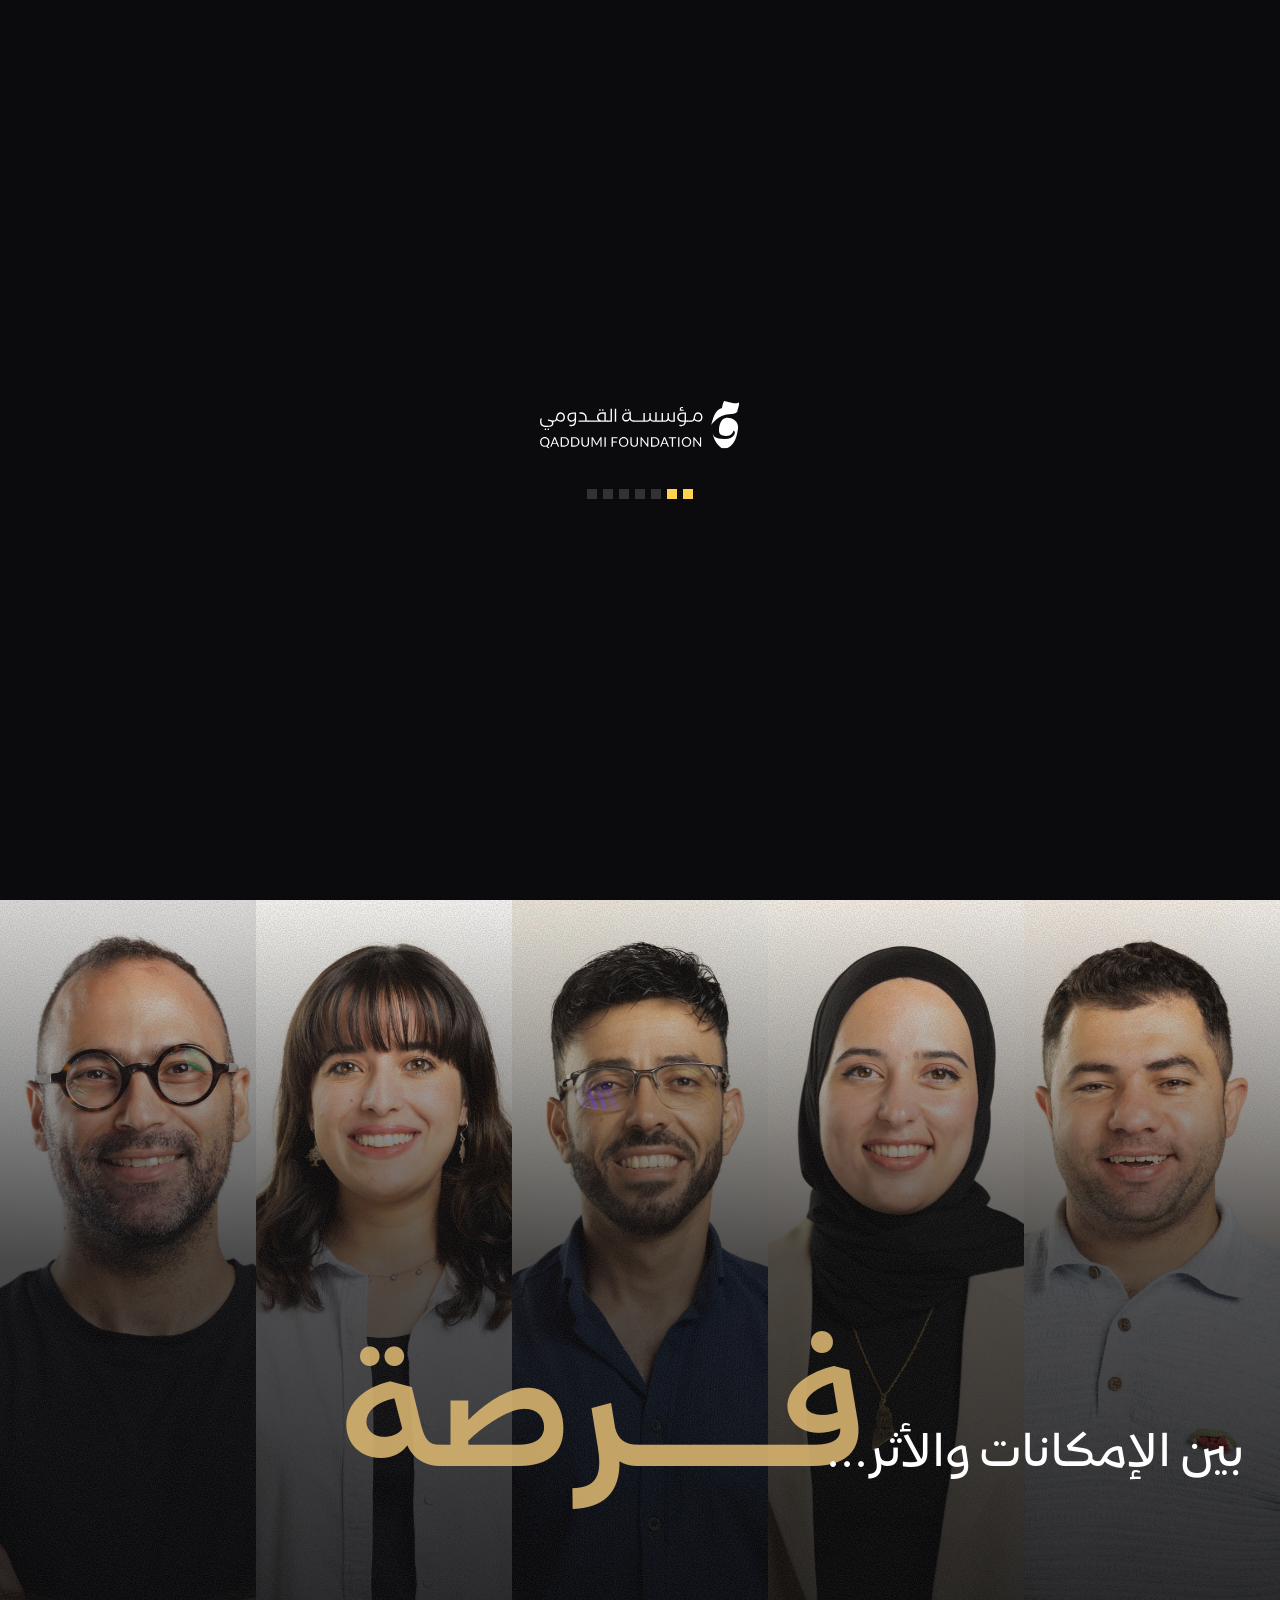
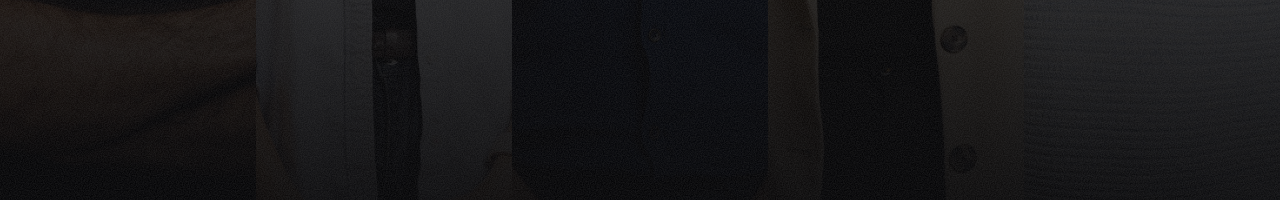
==== commit 5b6f67a0: "deploy 2026-10-08T03:40Z" ====
--- a/ar/index.html
+++ b/ar/index.html
@@ -22,7 +22,7 @@
     <link rel="preload" as="image" href="/ar/media/qf/slide01/portrait-3.jpg" />
     <link rel="preload" as="image" href="/ar/media/qf/slide01/portrait-4.jpg" />
     <link rel="preload" as="image" href="/ar/media/qf/slide01/portrait-5.jpg" />
-    <script type="module" crossorigin src="/ar/assets/index-mQku2Ng2.js"></script>
+    <script type="module" crossorigin src="/ar/assets/index-YjpQUOrh.js"></script>
     <link rel="stylesheet" crossorigin href="/ar/assets/index-DCFDXD9M.css">
     <link rel="preload" as="font" type="font/woff2" href="/ar/assets/Zanjabeel-SemiBold-DzXFegLk.woff2" crossorigin="">
     <link rel="preload" as="font" type="font/woff2" href="/ar/assets/Zanjabeel-ExtraBold-CQS9kRvY.woff2" crossorigin="">
